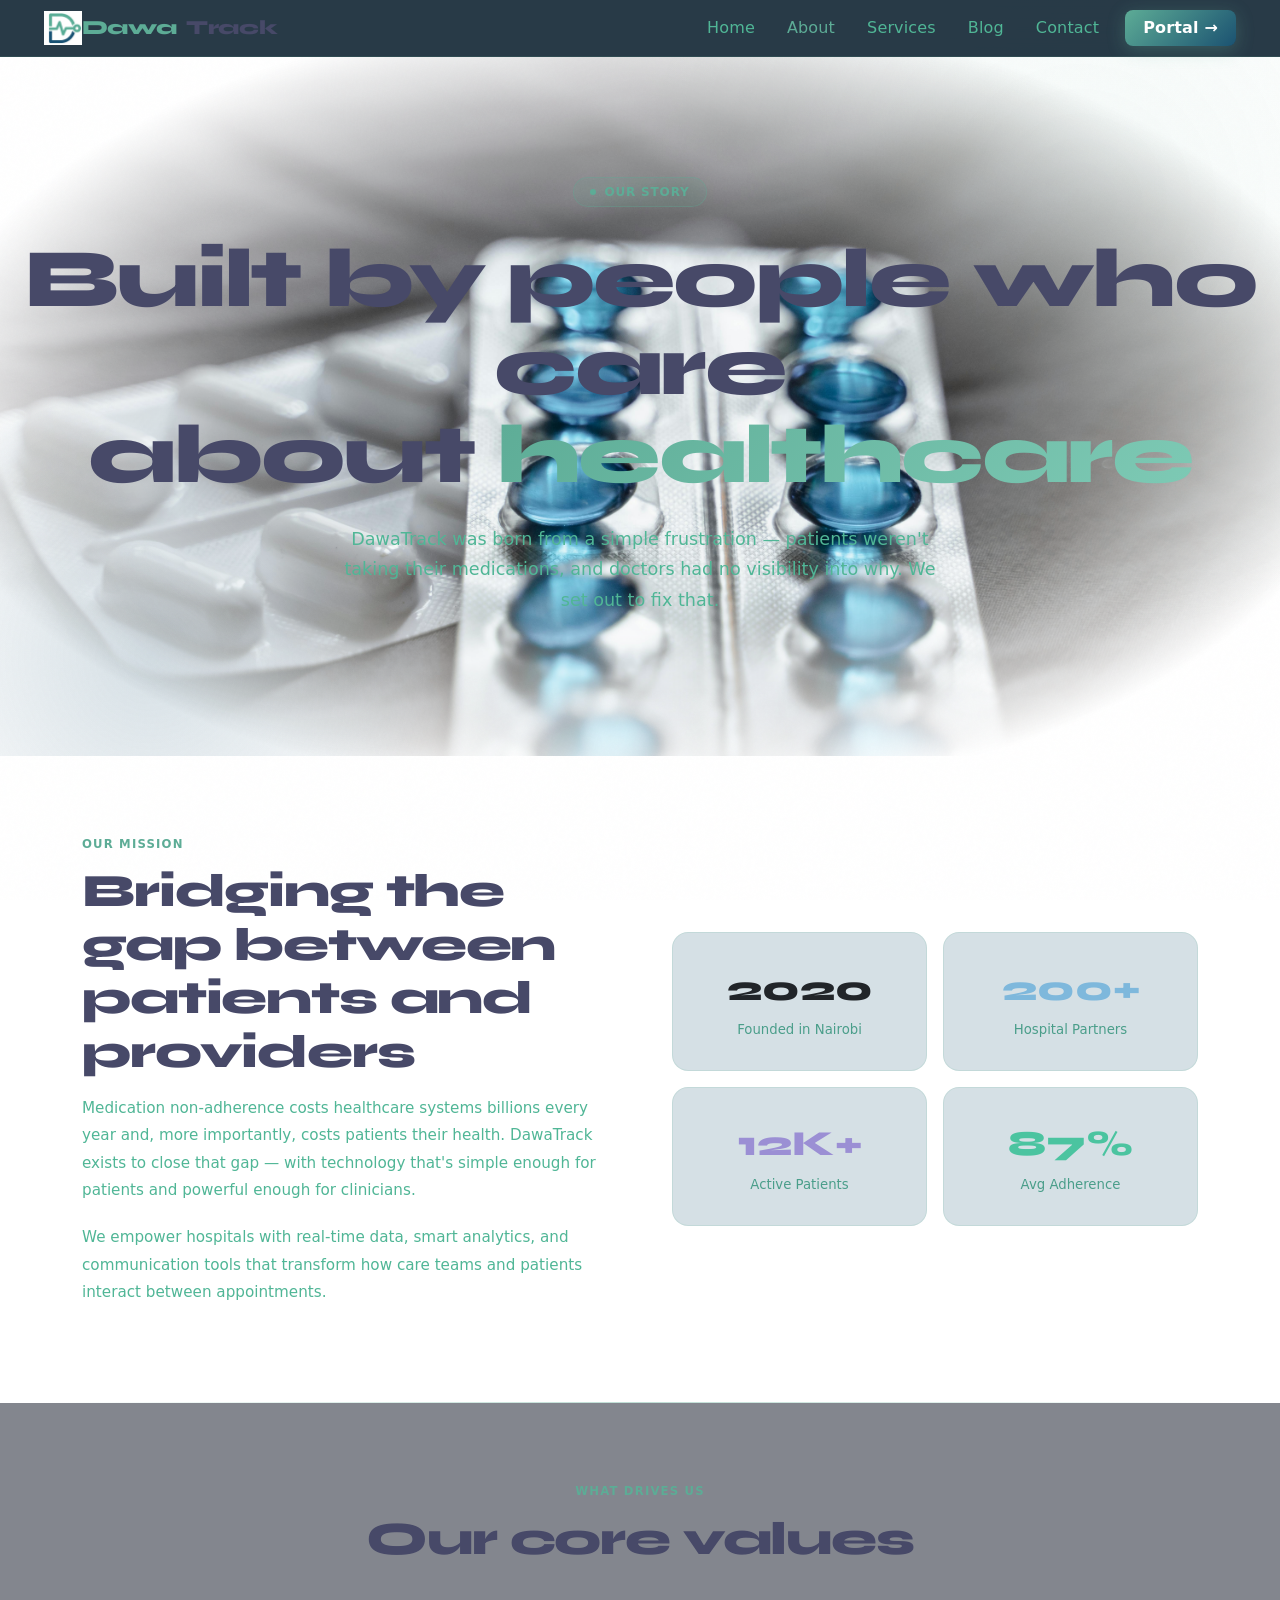
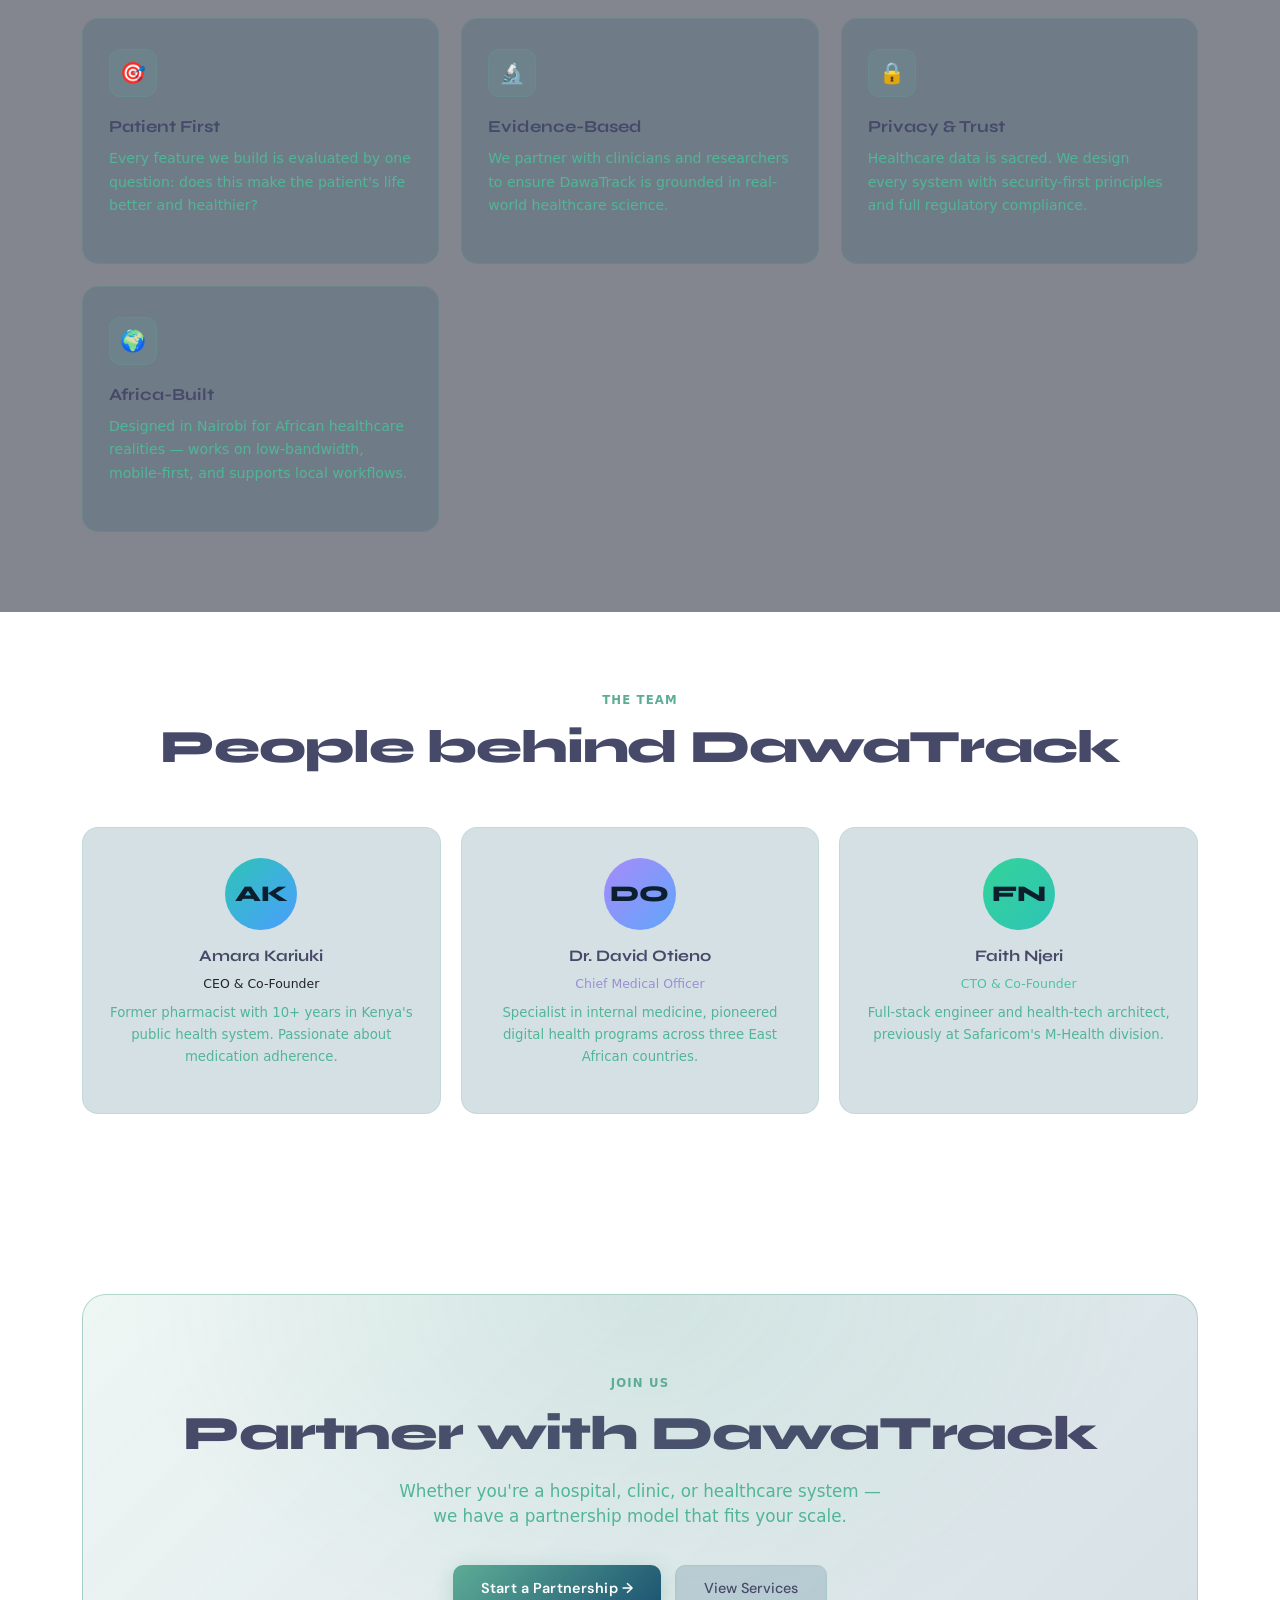
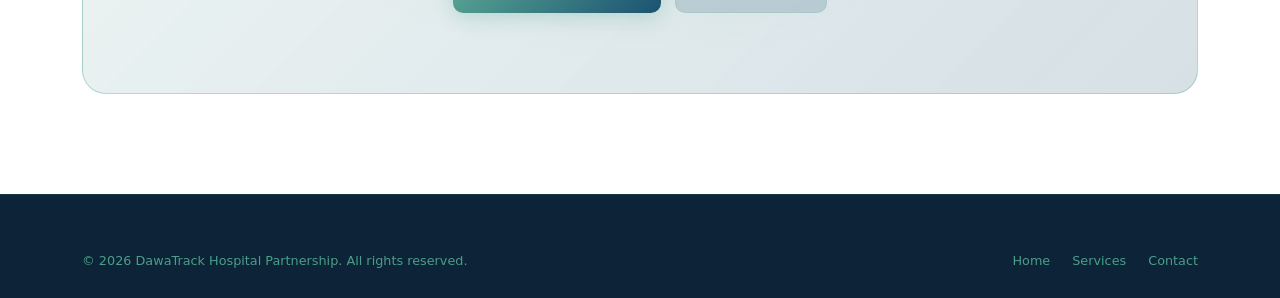
==== about.html @ 11700585 "Initial commit of my static site" ====
<!DOCTYPE html>
<html lang="en">
<head>
  <meta charset="UTF-8">
  <meta name="viewport" content="width=device-width, initial-scale=1.0">
  <title>About Us — DawaTrack</title>
  <link rel="stylesheet" href="style.css">
  <link href="https://cdn.jsdelivr.net/npm/bootstrap@5.3.0/dist/css/bootstrap.min.css" rel="stylesheet">
</head>
<body>

<nav class="navbar navbar-expand-lg">
  <div class="container-fluid" style="max-width:1240px;margin:0 auto;padding:0 24px;">
<div class="nav-logo">
        <img src="logo-TY.png" alt="Nav bar logo" href="index.html">
    </div>
    <a class="navbar-brand" href="index.html">Dawa<span>Track</span></a>
    <button class="navbar-toggler" type="button" data-bs-toggle="collapse" data-bs-target="#nav"><span class="navbar-toggler-icon"></span></button>
    <div class="collapse navbar-collapse" id="nav">
      <ul class="navbar-nav ms-auto align-items-center" style="gap:4px;">
        <li class="nav-item"><a class="nav-link" href="index.html">Home</a></li>
        <li class="nav-item"><a class="nav-link active-link" href="about.html">About</a></li>
        <li class="nav-item"><a class="nav-link" href="services.html">Services</a></li>
        <li class="nav-item"><a class="nav-link" href="blog.html">Blog</a></li>
        <li class="nav-item"><a class="nav-link" href="contact.html">Contact</a></li>
        <li class="nav-item ms-2"><a class="nav-link btn-nav-portal" href="portal.html">Portal →</a></li>
      </ul>
    </div>
  </div>
</nav>

<!-- HERO -->
<header class="hero">
  <div class="hero-grid"></div>
  <div style="position:relative;z-index:1;">
    <div class="hero-pill">Our Story</div>
    <h1>Built by people who care<br>about <span class="accent">healthcare</span></h1>
    <p>DawaTrack was born from a simple frustration — patients weren't taking their medications, and doctors had no visibility into why. We set out to fix that.</p>
  </div>
</header>

<!-- MISSION -->
<section class="section">
  <div class="container">
    <div style="display:grid;grid-template-columns:1fr 1fr;gap:64px;align-items:center;" class="responsive-split">
      <div>
        <div class="section-label">Our Mission</div>
        <h2 class="section-title">Bridging the gap between patients and providers</h2>
        <p style="color:var(--text2);font-size:0.95rem;line-height:1.8;margin-bottom:20px;font-weight:300;">Medication non-adherence costs healthcare systems billions every year and, more importantly, costs patients their health. DawaTrack exists to close that gap — with technology that's simple enough for patients and powerful enough for clinicians.</p>
        <p style="color:var(--text2);font-size:0.95rem;line-height:1.8;font-weight:300;">We empower hospitals with real-time data, smart analytics, and communication tools that transform how care teams and patients interact between appointments.</p>
      </div>
      <div style="display:grid;grid-template-columns:1fr 1fr;gap:16px;">
        <div class="benefit" style="text-align:center;">
          <div style="font-family:'Syne',sans-serif;font-weight:800;font-size:2.2rem;color:var(--teal);">2020</div>
          <div style="font-size:0.83rem;color:var(--text3);margin-top:4px;">Founded in Nairobi</div>
        </div>
        <div class="benefit" style="text-align:center;">
          <div style="font-family:'Syne',sans-serif;font-weight:800;font-size:2.2rem;color:var(--blue);">200+</div>
          <div style="font-size:0.83rem;color:var(--text3);margin-top:4px;">Hospital Partners</div>
        </div>
        <div class="benefit" style="text-align:center;">
          <div style="font-family:'Syne',sans-serif;font-weight:800;font-size:2.2rem;color:var(--violet);">12K+</div>
          <div style="font-size:0.83rem;color:var(--text3);margin-top:4px;">Active Patients</div>
        </div>
        <div class="benefit" style="text-align:center;">
          <div style="font-family:'Syne',sans-serif;font-weight:800;font-size:2.2rem;color:var(--green);">87%</div>
          <div style="font-size:0.83rem;color:var(--text3);margin-top:4px;">Avg Adherence</div>
        </div>
      </div>
    </div>
  </div>
</section>

<div class="divider"></div>

<!-- VALUES -->
<section class="section" style="background:rgba(8,15,31,0.5);">
  <div class="container">
    <div style="text-align:center;margin-bottom:52px;">
      <div class="section-label">What Drives Us</div>
      <h2 class="section-title">Our core values</h2>
    </div>
    <div class="grid">
      <div class="benefit">
        <div class="benefit-icon">🎯</div>
        <h3>Patient First</h3>
        <p>Every feature we build is evaluated by one question: does this make the patient's life better and healthier?</p>
      </div>
      <div class="benefit">
        <div class="benefit-icon">🔬</div>
        <h3>Evidence-Based</h3>
        <p>We partner with clinicians and researchers to ensure DawaTrack is grounded in real-world healthcare science.</p>
      </div>
      <div class="benefit">
        <div class="benefit-icon">🔒</div>
        <h3>Privacy & Trust</h3>
        <p>Healthcare data is sacred. We design every system with security-first principles and full regulatory compliance.</p>
      </div>
      <div class="benefit">
        <div class="benefit-icon">🌍</div>
        <h3>Africa-Built</h3>
        <p>Designed in Nairobi for African healthcare realities — works on low-bandwidth, mobile-first, and supports local workflows.</p>
      </div>
    </div>
  </div>
</section>

<!-- TEAM -->
<section class="section">
  <div class="container">
    <div style="text-align:center;margin-bottom:52px;">
      <div class="section-label">The Team</div>
      <h2 class="section-title">People behind DawaTrack</h2>
    </div>
    <div class="grid-3">
      <div class="benefit" style="text-align:center;">
        <div style="width:72px;height:72px;border-radius:50%;background:linear-gradient(135deg,#2ec4b6,#4a9eff);margin:0 auto 16px;display:flex;align-items:center;justify-content:center;font-family:'Syne',sans-serif;font-weight:800;font-size:1.4rem;color:var(--bg);">AK</div>
        <h3 style="font-size:1rem;">Amara Kariuki</h3>
        <div style="font-size:0.78rem;color:var(--teal);margin-bottom:8px;font-weight:500;">CEO & Co-Founder</div>
        <p style="font-size:0.83rem;">Former pharmacist with 10+ years in Kenya's public health system. Passionate about medication adherence.</p>
      </div>
      <div class="benefit" style="text-align:center;">
        <div style="width:72px;height:72px;border-radius:50%;background:linear-gradient(135deg,#a78bfa,#60a5fa);margin:0 auto 16px;display:flex;align-items:center;justify-content:center;font-family:'Syne',sans-serif;font-weight:800;font-size:1.4rem;color:var(--bg);">DO</div>
        <h3 style="font-size:1rem;">Dr. David Otieno</h3>
        <div style="font-size:0.78rem;color:var(--violet);margin-bottom:8px;font-weight:500;">Chief Medical Officer</div>
        <p style="font-size:0.83rem;">Specialist in internal medicine, pioneered digital health programs across three East African countries.</p>
      </div>
      <div class="benefit" style="text-align:center;">
        <div style="width:72px;height:72px;border-radius:50%;background:linear-gradient(135deg,#34d399,#2ec4b6);margin:0 auto 16px;display:flex;align-items:center;justify-content:center;font-family:'Syne',sans-serif;font-weight:800;font-size:1.4rem;color:var(--bg);">FN</div>
        <h3 style="font-size:1rem;">Faith Njeri</h3>
        <div style="font-size:0.78rem;color:var(--green);margin-bottom:8px;font-weight:500;">CTO & Co-Founder</div>
        <p style="font-size:0.83rem;">Full-stack engineer and health-tech architect, previously at Safaricom's M-Health division.</p>
      </div>
    </div>
  </div>
</section>

<!-- CTA -->
<section class="cta">
  <div class="container">
    <div class="cta-inner">
      <div class="section-label">Join Us</div>
      <h2>Partner with DawaTrack</h2>
      <p>Whether you're a hospital, clinic, or healthcare system — we have a partnership model that fits your scale.</p>
      <div class="hero-actions">
        <a href="contact.html" class="btn-primary">Start a Partnership →</a>
        <a href="services.html" class="btn-ghost">View Services</a>
      </div>
    </div>
  </div>
</section>

<footer class="main-footer">
  <div class="container">
    <div class="footer-bottom" style="border-top:none;margin-top:0;padding-top:0;">
      <span class="footer-copy">© 2026 DawaTrack Hospital Partnership. All rights reserved.</span>
      <div class="footer-legal">
        <a href="index.html">Home</a><a href="services.html">Services</a><a href="contact.html">Contact</a>
      </div>
    </div>
  </div>
</footer>

<style>.responsive-split { grid-template-columns: 1fr 1fr; } @media(max-width:768px){.responsive-split{grid-template-columns:1fr!important;}}</style>
<script src="https://cdn.jsdelivr.net/npm/bootstrap@5.3.0/dist/js/bootstrap.bundle.min.js"></script>
</body>
</html>
---- style.css ----
@import url('https://fonts.googleapis.com/css2?family=Syne:wght@400;600;700;800&family=DM+Sans:ital,opsz,wght@0,9..40,300;0,9..40,400;0,9..40,500;0,9..40,600;1,9..40,300&display=swap');

/* ═══════════════════════════════════════════════════════════════
   DAWATRACK BRAND PALETTE
   Extracted directly from logo.png

   Logo Primary Teal-Green : #5DAC96  ← main logo colour
   Logo Dark Navy           : #1B5271  ← secondary logo colour
   Logo Mid Teal            : #9DD1C2  ← logo highlight/shadow

   Recommended additions (harmonious with logo):
   Deep Forest bg           : #0B1F2E  ← rich dark base (navy push)
   Ink Navy                 : #102236  ← card surfaces
   Muted Navy               : #163348  ← slightly lighter surface
   Sage Teal                : #3D8F7A  ← hover / darker teal
   Mint Glow                : #7ECAB5  ← lighter teal accent
   Warm Cream               : #F0F7F5  ← light mode text / off-white
   Soft Sky                 : #D6EEE8  ← subtle tinted bg
   Amber Alert              : #F0A940  ← warning (warm, matches navy)
   Coral Risk               : #E86B6B  ← danger / at-risk
   Sage Green OK            : #4BC4A0  ← success / taken
   Lavender Info            : #7EB8DC  ← info / info badges
═══════════════════════════════════════════════════════════════ */

:root {
  /* ── BRAND CORE (from logo) ─────────── */
  --brand-teal:    #5DAC96;   /* logo primary teal-green */
  --brand-teal-dk: #3D8F7A;   /* darker teal — hover states */
  --brand-teal-lt: #7ECAB5;   /* lighter teal — glows, highlights */
  --brand-teal-xs: #9DD1C2;   /* logo shadow/highlight tone */
  --brand-navy:    #1B5271;   /* logo dark navy */
  --brand-navy-dk: #102236;   /* deeper navy — surfaces */

  /* ── BACKGROUND SCALE ───────────────── */
  --bg:      #0B1F2E;         /* page background — deep forest navy */
  --bg2:     #0D2337;         /* footer / alt sections */
  --bg3:     #102236;         /* sidebar */

  /* ── SURFACE / GLASS ────────────────── */
  --surface:    rgba(27, 82, 113, 0.18);   /* brand-navy tinted glass */
  --surface2:   rgba(27, 82, 113, 0.30);   /* hover surface */
  --surface3:   rgba(93, 172, 150, 0.08);  /* teal-tinted surface */

  /* ── BORDERS ────────────────────────── */
  --border:    rgba(93, 172, 150, 0.15);   /* teal-tinted border */
  --border2:   rgba(93, 172, 150, 0.40);   /* active/focus border */
  --border3:   rgba(27, 82, 113, 0.50);    /* navy border */

  /* ── SEMANTIC COLOURS ───────────────── */
  --green:  #4BC4A0;   /* taken / success (brand-harmonious) */
  --amber:  #F0A940;   /* warning / medium risk */
  --red:    #E86B6B;   /* danger / missed / high risk */
  --blue:   #7EB8DC;   /* info / doctor notes */
  --violet: #9B8FD4;   /* tags / secondary accent */

  /* ── TEXT ───────────────────────────── */
  --text:  #474968;    /* near-white with warm teal cast */
  --text2: #50b696;    /* secondary — brand-tinted mid */
  --text3: #4a9e8a;    /* muted — brand-tinted dim */

  /* ── GLOWS ──────────────────────────── */
  --glow:  0 0 40px rgba(93, 172, 150, 0.18);
  --glow2: 0 0 80px rgba(93, 172, 150, 0.09);

  /* ── MISC ───────────────────────────── */
  --radius:  16px;
  --radius2: 12px;
  --radius3: 8px;
  --shadow:  0 8px 32px rgba(0,0,0,0.45);
  --shadow2: 0 24px 64px rgba(0,0,0,0.55);

  /* ── GRADIENTS ──────────────────────── */
  --grad-primary:  linear-gradient(135deg, #5DAC96, #1B5271);
  --grad-teal:     linear-gradient(135deg, #5DAC96, #7ECAB5);
  --grad-cta:      linear-gradient(135deg, #3D8F7A, #1B5271);
  --grad-text:     linear-gradient(135deg, #7ECAB5, #5DAC96);
}

/* ─── RESET ─── */
*, *::before, *::after { box-sizing: border-box; margin: 0; padding: 0; }
html { scroll-behavior: smooth; }

body {
  font-family: 'DM Sans', sans-serif;
  background: var(--bg);
  color: var(--text);
  min-height: 100vh;
  overflow-x: hidden;
}

/* ─── BACKGROUND NOISE ─── */
body::before {
  content: '';
  position: fixed; inset: 0; pointer-events: none; z-index: 0;
  background-image: url("data:image/svg+xml,%3Csvg viewBox='0 0 256 256' xmlns='http://www.w3.org/2000/svg'%3E%3Cfilter id='n'%3E%3CfeTurbulence type='fractalNoise' baseFrequency='0.85' numOctaves='4' stitchTiles='stitch'/%3E%3C/filter%3E%3Crect width='100%25' height='100%25' filter='url(%23n)' opacity='0.035'/%3E%3C/svg%3E");
  opacity: 0.55;
}

/* ─── BACKGROUND ORBS ─── */
body::after {
  content: '';
  position: fixed; pointer-events: none; z-index: 0;
  width: 900px; height: 900px; border-radius: 50%;
  background: radial-gradient(circle, rgba(93,172,150,0.07) 0%, transparent 70%);
  top: -250px; right: -250px;
  animation: orbFloat 22s ease-in-out infinite;
}

@keyframes orbFloat {
  0%,100% { transform: translate(0,0) scale(1); }
  33%      { transform: translate(-50px,40px) scale(1.05); }
  66%      { transform: translate(25px,-30px) scale(0.97); }
}

/* ═══════════════════════════════════════════════════════════════
   NAVBAR
═══════════════════════════════════════════════════════════════ */
.navbar {
  background: rgba(11,31,46,0.88) !important;
  backdrop-filter: blur(22px);
  -webkit-backdrop-filter: blur(22px);
  border-bottom: 1px solid var(--border);
  padding: 12px 0;
  position: sticky; top: 0; z-index: 1000;
}

.navbar-brand {
  font-family: 'Syne', sans-serif;
  font-weight: 800;
  display: flex;
  align-items: center;
  gap: 10px;
  color: var(--brand-teal) !important;
  letter-spacing: -0.02em;
  display: flex; align-items: center; gap: 10px;
}

.navbar-brand img { height: 34px; width: auto; }

/* Brand logo shown next to “DawaTrack” */
.nav-logo {
  display: flex;
  align-items: center;
}
.nav-logo img {
  height: 34px;
  width: auto;
  object-fit: contain;
  display: block;
}

/* In case inline width/height are present in HTML */
.nav-logo img[style] {
  width: auto !important;
  height: 34px !important;
}

.navbar-brand span { color: var(--text); }

.nav-link {
  color: var(--text2) !important;
  font-size: 0.875rem; font-weight: 500;
  padding: 6px 14px !important;
  border-radius: 6px;
  transition: all 0.2s ease;
  letter-spacing: 0.01em;
}
.nav-link:hover   { color: var(--text) !important; background: var(--surface2); }
.nav-link.active-link { color: var(--brand-teal) !important; }

.btn-nav-portal {
  background: var(--grad-primary) !important;
  color: #fff !important; font-weight: 600 !important;
  border-radius: 8px !important; padding: 6px 18px !important;
  box-shadow: 0 4px 18px rgba(93,172,150,0.30);
}
.btn-nav-portal:hover { opacity: 0.9; transform: translateY(-1px); }

.navbar-toggler { border-color: var(--border) !important; }
.navbar-toggler-icon { filter: invert(0.7) sepia(1) hue-rotate(120deg); }

/* ═══════════════════════════════════════════════════════════════
   HERO
═══════════════════════════════════════════════════════════════ */
.hero {
  position: relative; padding: 120px 20px 100px;
  text-align: center; overflow: hidden; z-index: 1;
}

.hero-grid {
  position: absolute; inset: 0; pointer-events: none;
  background-image:
    linear-gradient(rgba(93,172,150,0.055) 1px, transparent 1px),
    linear-gradient(90deg, rgba(93,172,150,0.055) 1px, transparent 1px);
  background-size: 56px 56px;
  mask-image: radial-gradient(ellipse at center, black 35%, transparent 80%);
  background-image: url(dawa.jpg);
  background-size: cover;

}

/* second orb bottom-left */
.hero::before {
  content: ''; position: absolute; pointer-events: none;
  width: 600px; height: 600px; border-radius: 50%;
  background: radial-gradient(circle, rgba(27,82,113,0.18) 0%, transparent 70%);
  bottom: -200px; left: -150px; z-index: 0;
}

.hero-pill {
  display: inline-flex; align-items: center; gap: 8px;
  background: rgba(93,172,150,0.10);
  border: 1px solid rgba(93,172,150,0.32);
  border-radius: 100px; padding: 5px 16px;
  font-size: 0.75rem; font-weight: 600;
  color: var(--brand-teal); letter-spacing: 0.07em;
  text-transform: uppercase; margin-bottom: 28px;
  animation: fadeSlideUp 0.6s ease both;
}
.hero-pill::before {
  content: ''; width: 6px; height: 6px; border-radius: 50%;
  background: var(--brand-teal);
  animation: blink 2s ease infinite;
}
@keyframes blink { 0%,100%{opacity:1;transform:scale(1)} 50%{opacity:0.4;transform:scale(0.65)} }

.hero h1 {
  font-family: 'Syne', sans-serif; font-weight: 800;
  font-size: clamp(2.4rem, 7vw, 5.2rem);
  line-height: 1.06; letter-spacing: -0.03em;
  color: var(--text); margin-bottom: 24px;
  animation: fadeSlideUp 0.6s 0.1s ease both;
}
.hero h1 .accent {
  background: var(--grad-teal);
  -webkit-background-clip: text; -webkit-text-fill-color: transparent;
  background-clip: text;
}

.hero p {
  font-size: 1.1rem; color: var(--text2); max-width: 600px;
  margin: 0 auto 40px; line-height: 1.75; font-weight: 300;
  animation: fadeSlideUp 0.6s 0.2s ease both;
}

@keyframes fadeSlideUp {
  from { opacity:0; transform:translateY(22px); }
  to   { opacity:1; transform:translateY(0); }
}

.hero-actions {
  display: flex; gap: 14px; justify-content: center; flex-wrap: wrap;
  animation: fadeSlideUp 0.6s 0.3s ease both;
}

/* ═══════════════════════════════════════════════════════════════
   BUTTONS
═══════════════════════════════════════════════════════════════ */
.btn-primary, button.btn-primary {
  background: var(--grad-primary);
  color: #fff !important; border: none;
  padding: 12px 28px; border-radius: 10px;
  font-family: 'DM Sans', sans-serif; font-weight: 600; font-size: 0.9rem;
  cursor: pointer; transition: all 0.25s ease; letter-spacing: 0.01em;
  box-shadow: 0 4px 20px rgba(93,172,150,0.32);
  display: inline-flex; align-items: center; gap: 8px;
  text-decoration: none;
}
.btn-primary:hover, button.btn-primary:hover {
  transform: translateY(-2px);
  box-shadow: 0 8px 32px rgba(93,172,150,0.45);
  color: #fff !important;
  filter: brightness(1.08);
}

.btn-ghost {
  background: var(--surface);
  color: var(--text) !important;
  border: 1px solid var(--border);
  padding: 12px 28px; border-radius: 10px;
  font-family: 'DM Sans', sans-serif; font-weight: 500; font-size: 0.9rem;
  cursor: pointer; transition: all 0.25s ease;
  text-decoration: none;
  display: inline-flex; align-items: center; gap: 8px;
}
.btn-ghost:hover {
  background: var(--surface2); border-color: var(--border2);
  transform: translateY(-1px); color: var(--text) !important;
}

.btn-secondary {
  background: var(--surface); color: var(--text2) !important;
  border: 1px solid var(--border);
  padding: 8px 16px; border-radius: 7px;
  font-family: 'DM Sans', sans-serif; font-weight: 500; font-size: 0.83rem;
  cursor: pointer; transition: all 0.2s ease;
  display: inline-flex; align-items: center; gap: 6px;
}
.btn-secondary:hover { background: var(--surface2); color: var(--text) !important; }

/* ═══════════════════════════════════════════════════════════════
   SECTIONS
═══════════════════════════════════════════════════════════════ */
.section { padding: 80px 20px; position: relative; z-index: 1; }

.section-label {
  font-size: 0.73rem; font-weight: 700; letter-spacing: 0.1em;
  text-transform: uppercase; color: var(--brand-teal); margin-bottom: 12px;
}
.section-title {
  font-family: 'Syne', sans-serif; font-weight: 800;
  font-size: clamp(1.8rem, 4vw, 2.9rem);
  letter-spacing: -0.025em; color: var(--text);
  margin-bottom: 16px; line-height: 1.15;
}
.section-subtitle {
  color: var(--text2); font-size: 1.05rem;
  max-width: 540px; line-height: 1.75; font-weight: 300;
}

/* ═══════════════════════════════════════════════════════════════
   CARDS / GLASS
═══════════════════════════════════════════════════════════════ */
.card, .glass-card {
  background: var(--surface);
  border: 1px solid var(--border);
  border-radius: var(--radius);
  backdrop-filter: blur(14px);
  -webkit-backdrop-filter: blur(14px);
  transition: all 0.3s ease; overflow: hidden;
}
.card:hover, .glass-card:hover {
  border-color: var(--border2);
  box-shadow: 0 16px 48px rgba(0,0,0,0.35), var(--glow);
  transform: translateY(-3px);
}
.card-body { padding: 24px; }

/* ═══════════════════════════════════════════════════════════════
   BENEFIT CARDS
═══════════════════════════════════════════════════════════════ */
.benefit {
  background: var(--surface);
  border: 1px solid var(--border);
  border-radius: var(--radius);
  padding: 30px 26px;
  transition: all 0.3s ease; position: relative; overflow: hidden;
}
.benefit::before {
  content: ''; position: absolute; top: 0; left: 0; right: 0; height: 2px;
  background: var(--grad-teal); opacity: 0; transition: opacity 0.3s ease;
}
.benefit:hover { border-color: var(--border2); box-shadow: 0 16px 48px rgba(0,0,0,0.3), var(--glow); transform: translateY(-4px); }
.benefit:hover::before { opacity: 1; }

.benefit-icon {
  width: 48px; height: 48px; border-radius: 12px;
  background: rgba(93,172,150,0.12);
  border: 1px solid rgba(93,172,150,0.22);
  display: flex; align-items: center; justify-content: center;
  margin-bottom: 20px; font-size: 1.3rem;
}
.benefit h3 {
  font-family: 'Syne', sans-serif; font-weight: 700;
  font-size: 1.05rem; color: var(--text); margin-bottom: 10px;
}
.benefit p { color: var(--text2); font-size: 0.88rem; line-height: 1.65; }

/* ═══════════════════════════════════════════════════════════════
   STATS
═══════════════════════════════════════════════════════════════ */
.stats-grid {
  display: grid; grid-template-columns: repeat(auto-fit, minmax(180px,1fr));
  gap: 2px; border: 1px solid var(--border); border-radius: var(--radius); overflow: hidden;
}
.stat-item {
  background: var(--surface); padding: 36px 28px; text-align: center;
  transition: background 0.2s ease;
}
.stat-item:hover { background: var(--surface2); }
.stat-number {
  font-family: 'Syne', sans-serif; font-weight: 800;
  font-size: 2.8rem; letter-spacing: -0.03em;
  background: var(--grad-teal);
  -webkit-background-clip: text; -webkit-text-fill-color: transparent;
  background-clip: text; line-height: 1; margin-bottom: 8px;
}
.stat-label { font-size: 0.82rem; color: var(--text3); font-weight: 500; letter-spacing: 0.02em; }

/* ═══════════════════════════════════════════════════════════════
   HOW IT WORKS
═══════════════════════════════════════════════════════════════ */
.steps { display: grid; grid-template-columns: repeat(auto-fit,minmax(220px,1fr)); gap: 0; position: relative; }
.steps::before {
  content: ''; position: absolute; top: 36px; left: 10%; right: 10%; height: 1px;
  background: linear-gradient(90deg, transparent, var(--border2), transparent);
}
.step { padding: 24px 28px; text-align: center; position: relative; }
.step-num {
  width: 56px; height: 56px; border-radius: 50%;
  background: var(--surface); border: 1px solid var(--border2);
  display: flex; align-items: center; justify-content: center;
  font-family: 'Syne', sans-serif; font-weight: 800; font-size: 1.1rem;
  color: var(--brand-teal); margin: 0 auto 20px; position: relative; z-index: 1;
}
.step h3 { font-family: 'Syne', sans-serif; font-weight: 700; font-size: 1rem; color: var(--text); margin-bottom: 8px; }
.step p  { color: var(--text2); font-size: 0.875rem; line-height: 1.65; }

/* ═══════════════════════════════════════════════════════════════
   TESTIMONIALS
═══════════════════════════════════════════════════════════════ */
blockquote {
  background: var(--surface); border: 1px solid var(--border);
  border-radius: var(--radius); padding: 28px;
  transition: all 0.3s ease; border-left: 3px solid var(--brand-teal);
}
blockquote:hover { border-color: var(--border2); transform: translateY(-4px); }
blockquote p { color: var(--text); font-size: 0.95rem; line-height: 1.7; margin-bottom: 16px !important; font-style: italic; }
blockquote p::before { content: '\201C'; color: var(--brand-teal); font-size: 1.6em; font-style: normal; }
blockquote p::after  { content: '\201D'; color: var(--brand-teal); font-size: 1.6em; font-style: normal; }
.blockquote-footer { color: var(--text3) !important; font-size: 0.82rem; font-weight: 500; }
.blockquote-footer::before { color: var(--brand-teal); }

/* ═══════════════════════════════════════════════════════════════
   CTA SECTION
═══════════════════════════════════════════════════════════════ */
.cta { padding: 100px 20px; }
.cta-inner {
  background: linear-gradient(135deg, rgba(93,172,150,0.10), rgba(27,82,113,0.18));
  border: 1px solid var(--border2);
  border-radius: 24px; padding: 80px 40px; text-align: center;
  position: relative; overflow: hidden;
}
.cta-inner::before {
  content: ''; position: absolute; inset: 0;
  background: radial-gradient(ellipse at 50% 0%, rgba(93,172,150,0.14) 0%, transparent 65%);
  pointer-events: none;
}
.cta h2 { font-family: 'Syne', sans-serif; font-weight: 800; font-size: clamp(1.8rem,4vw,3rem); letter-spacing: -0.025em; color: var(--text); margin-bottom: 16px; }
.cta p   { color: var(--text2); font-size: 1.05rem; margin-bottom: 36px; max-width: 500px; margin-left: auto; margin-right: auto; font-weight: 300; }

/* ═══════════════════════════════════════════════════════════════
   FORMS
═══════════════════════════════════════════════════════════════ */
.form-label { font-size: 0.82rem; font-weight: 600; color: var(--text2); letter-spacing: 0.01em; margin-bottom: 6px !important; }

.form-control,
input[type="text"],
input[type="email"],
input[type="tel"],
input[type="date"],
input[type="time"],
input[type="password"],
textarea, select {
  background: rgba(27,82,113,0.22) !important;
  border: 1px solid var(--border) !important;
  border-radius: var(--radius3) !important;
  color: var(--text) !important;
  font-family: 'DM Sans', sans-serif; font-size: 0.9rem;
  padding: 10px 14px !important;
  transition: border-color 0.2s ease, box-shadow 0.2s ease;
  width: 100%;
}
.form-control:focus, input:focus, textarea:focus, select:focus {
  outline: none !important;
  border-color: rgba(93,172,150,0.55) !important;
  box-shadow: 0 0 0 3px rgba(93,172,150,0.10) !important;
  background: rgba(27,82,113,0.30) !important;
  color: var(--text) !important;
}
.form-control::placeholder { color: var(--text3) !important; }
select option { background: #102236; color: var(--text); }

.form-check-input {
  background: var(--surface) !important; border-color: var(--border) !important;
}
.form-check-input:checked {
  background-color: var(--brand-teal) !important;
  border-color: var(--brand-teal) !important;
}

/* ═══════════════════════════════════════════════════════════════
   DASHBOARD LAYOUT
═══════════════════════════════════════════════════════════════ */
.dashboard-layout {
  display: grid; grid-template-columns: 260px 1fr;
  min-height: calc(100vh - 62px);
}
.sidebar {
  background: var(--bg3);
  border-right: 1px solid var(--border);
  padding: 28px 18px;
  position: sticky; top: 62px;
  height: calc(100vh - 62px); overflow-y: auto;
  display: flex; flex-direction: column;
}
.sidebar-logo {
  font-family: 'Syne', sans-serif; font-weight: 800; font-size: 1.2rem;
  color: var(--brand-teal); margin-bottom: 36px;
  display: flex; align-items: center; gap: 10px;
}
.sidebar-logo img { height: 28px; width: auto; }

.sidebar-section { margin-bottom: 24px; }
.sidebar-section-label {
  font-size: 0.67rem; font-weight: 700; letter-spacing: 0.1em;
  text-transform: uppercase; color: var(--text3); margin-bottom: 8px; padding: 0 10px;
}
.sidebar-link {
  display: flex; align-items: center; gap: 10px;
  padding: 9px 10px; border-radius: 8px;
  color: var(--text2); text-decoration: none;
  font-size: 0.875rem; font-weight: 500;
  transition: all 0.2s ease; margin-bottom: 2px;
}
.sidebar-link:hover { background: var(--surface2); color: var(--text); }
.sidebar-link.active {
  background: rgba(93,172,150,0.12);
  color: var(--brand-teal);
  border: 1px solid rgba(93,172,150,0.20);
}
.sidebar-link .icon { width: 16px; text-align: center; font-size: 0.95rem; }

.dash-main { padding: 32px; overflow-y: auto; }
.dash-header {
  display: flex; align-items: center; justify-content: space-between;
  margin-bottom: 28px; gap: 16px; flex-wrap: wrap;
}
.dash-title { font-family: 'Syne', sans-serif; font-weight: 700; font-size: 1.45rem; letter-spacing: -0.02em; color: var(--text); }
.dash-subtitle { color: var(--text2); font-size: 0.875rem; margin-top: 4px; }

/* ─── KPI CARDS ─── */
.kpi-grid { display: grid; grid-template-columns: repeat(auto-fit, minmax(190px,1fr)); gap: 16px; margin-bottom: 24px; }
.kpi-card {
  background: var(--surface); border: 1px solid var(--border);
  border-radius: var(--radius2); padding: 20px 22px;
  position: relative; overflow: hidden; transition: all 0.3s ease;
}
.kpi-card:hover { border-color: var(--border2); box-shadow: var(--glow); }
.kpi-card::after {
  content: ''; position: absolute; bottom: 0; left: 0; right: 0; height: 2px;
  background: var(--kpi-color, var(--grad-teal));
}
.kpi-label  { font-size: 0.75rem; color: var(--text3); font-weight: 600; letter-spacing: 0.03em; text-transform: uppercase; margin-bottom: 8px; }
.kpi-value  { font-family: 'Syne', sans-serif; font-weight: 800; font-size: 2rem; letter-spacing: -0.03em; color: var(--text); line-height: 1; margin-bottom: 6px; }
.kpi-change { font-size: 0.75rem; font-weight: 500; display: flex; align-items: center; gap: 4px; }
.kpi-change.up      { color: var(--green); }
.kpi-change.down    { color: var(--red); }
.kpi-change.neutral { color: var(--text3); }

/* ─── ADHERENCE BAR ─── */
.adherence-bar { height: 7px; border-radius: 100px; background: rgba(255,255,255,0.06); overflow: hidden; margin-top: 8px; }
.adherence-fill { height: 100%; border-radius: 100px; background: var(--grad-teal); transition: width 1.2s cubic-bezier(0.4,0,0.2,1); }
.adherence-fill.warning { background: linear-gradient(90deg, var(--amber), #e09030); }
.adherence-fill.danger  { background: linear-gradient(90deg, var(--red),   #c94040); }

/* ─── PATIENT ROW ─── */
.patient-row {
  display: grid; grid-template-columns: auto 1fr auto auto;
  align-items: center; gap: 16px;
  padding: 14px 20px; border-bottom: 1px solid var(--border);
  transition: background 0.2s ease; cursor: pointer;
}
.patient-row:hover { background: var(--surface2); }

.patient-avatar {
  width: 42px; height: 42px; border-radius: 50%;
  background: var(--grad-primary);
  display: flex; align-items: center; justify-content: center;
  font-weight: 700; font-size: 0.875rem; color: #fff; flex-shrink: 0;
}
.patient-name { font-weight: 600; font-size: 0.9rem; color: var(--text); }
.patient-meta { font-size: 0.76rem; color: var(--text3); margin-top: 2px; }

/* ─── BADGES ─── */
.badge { padding: 4px 10px; border-radius: 100px; font-size: 0.70rem; font-weight: 700; letter-spacing: 0.04em; display: inline-flex; align-items: center; gap: 4px; }
.badge-green  { background: rgba(75,196,160,0.14); color: var(--green); border: 1px solid rgba(75,196,160,0.25); }
.badge-amber  { background: rgba(240,169,64,0.14);  color: var(--amber); border: 1px solid rgba(240,169,64,0.25); }
.badge-red    { background: rgba(232,107,107,0.14); color: var(--red);   border: 1px solid rgba(232,107,107,0.25); }
.badge-blue   { background: rgba(126,184,220,0.14); color: var(--blue);  border: 1px solid rgba(126,184,220,0.25); }
.badge-teal   { background: rgba(93,172,150,0.14);  color: var(--brand-teal); border: 1px solid rgba(93,172,150,0.25); }
.badge-navy   { background: rgba(27,82,113,0.30);   color: var(--brand-teal-xs); border: 1px solid rgba(27,82,113,0.50); }
.badge-violet { background: rgba(155,143,212,0.14); color: var(--violet); border: 1px solid rgba(155,143,212,0.25); }

/* ─── SPARKLINE ─── */
.sparkline { display: flex; align-items: flex-end; gap: 3px; height: 36px; }
.spark-bar { flex: 1; border-radius: 3px 3px 0 0; transition: opacity 0.2s ease; }
.spark-bar:hover { opacity: 1 !important; }

/* ─── CHART CONTAINER ─── */
.chart-container {
  background: var(--surface); border: 1px solid var(--border);
  border-radius: var(--radius); padding: 22px;
}
.chart-title { font-family: 'Syne', sans-serif; font-weight: 700; font-size: 0.95rem; color: var(--text); margin-bottom: 4px; }
.chart-sub   { font-size: 0.76rem; color: var(--text3); margin-bottom: 18px; }

/* ─── TABLE ─── */
.dt-table { width: 100%; border-collapse: collapse; }
.dt-table th { font-size: 0.70rem; font-weight: 700; letter-spacing: 0.07em; text-transform: uppercase; color: var(--text3); padding: 11px 14px; border-bottom: 1px solid var(--border); text-align: left; }
.dt-table td { padding: 13px 14px; border-bottom: 1px solid var(--border); font-size: 0.875rem; color: var(--text2); }
.dt-table tr:hover td { background: var(--surface2); color: var(--text); }

/* ─── TABS ─── */
.tab-nav {
  display: flex; gap: 4px;
  background: var(--surface); border: 1px solid var(--border);
  border-radius: 10px; padding: 4px; margin-bottom: 24px;
}
.tab-btn {
  flex: 1; padding: 10px; border: none; border-radius: 7px;
  background: transparent; color: var(--text2);
  font-family: 'DM Sans', sans-serif; font-weight: 500; font-size: 0.875rem;
  cursor: pointer; transition: all 0.2s ease;
}
.tab-btn.active {
  background: var(--surface2); color: var(--brand-teal);
  border: 1px solid var(--border2);
}
.tab-content { display: none; }
.tab-content.active { display: block; }

/* ─── TOAST ─── */
.toast-container { position: fixed; bottom: 24px; right: 24px; z-index: 9999; display: flex; flex-direction: column; gap: 10px; }
.toast-item {
  background: var(--bg2); border: 1px solid var(--border);
  border-radius: var(--radius3); padding: 13px 18px; min-width: 280px;
  backdrop-filter: blur(20px);
  display: flex; align-items: center; gap: 12px;
  animation: toastIn 0.35s cubic-bezier(0.34,1.56,0.64,1) both;
  box-shadow: var(--shadow);
}
.toast-item.success { border-left: 3px solid var(--green); }
.toast-item.error   { border-left: 3px solid var(--red); }
.toast-item.info    { border-left: 3px solid var(--blue); }
@keyframes toastIn { from{opacity:0;transform:translateX(20px)} to{opacity:1;transform:translateX(0)} }

/* ─── ALERT ─── */
.alert-info { background: rgba(126,184,220,0.10); border: 1px solid rgba(126,184,220,0.22); color: var(--blue); border-radius: var(--radius3); padding: 12px 16px; font-size: 0.875rem; }

/* ─── SIDEBAR WIDGET ─── */
.sidebar-widget {
  border-radius: 12px; padding: 16px;
  border: 1px solid;
}
.sidebar-widget.teal { background: rgba(93,172,150,0.08); border-color: rgba(93,172,150,0.20); }
.sidebar-widget.red  { background: rgba(232,107,107,0.08); border-color: rgba(232,107,107,0.20); }
.sidebar-widget-label { font-size: 0.68rem; font-weight: 700; letter-spacing: 0.08em; text-transform: uppercase; margin-bottom: 6px; }
.sidebar-widget.teal .sidebar-widget-label { color: var(--text3); }
.sidebar-widget.red  .sidebar-widget-label { color: var(--red); opacity: 0.8; }
.sidebar-widget-value { font-family: 'Syne', sans-serif; font-weight: 800; font-size: 2.2rem; letter-spacing: -0.03em; line-height: 1; }
.sidebar-widget.teal .sidebar-widget-value { color: var(--brand-teal); }
.sidebar-widget.red  .sidebar-widget-value { color: var(--red); }
.sidebar-widget-sub { font-size: 0.72rem; margin-top: 4px; }
.sidebar-widget.teal .sidebar-widget-sub { color: var(--text3); }
.sidebar-widget.red  .sidebar-widget-sub { color: rgba(232,107,107,0.7); }

/* ─── FOOTER ─── */
footer.main-footer {
  background: var(--bg2); border-top: 1px solid var(--border);
  padding: 56px 0 28px; position: relative; z-index: 1;
}
.footer-brand { font-family: 'Syne', sans-serif; font-weight: 800; font-size: 1.3rem; color: var(--brand-teal); margin-bottom: 10px; display: flex; align-items: center; gap: 8px; }
.footer-brand img { height: 24px; width: auto; }
.footer-tagline { color: var(--text3); font-size: 0.875rem; line-height: 1.65; max-width: 220px; }
.footer-heading { font-family: 'Syne', sans-serif; font-weight: 700; font-size: 0.875rem; color: var(--text); letter-spacing: 0.03em; margin-bottom: 14px; }
.footer-links { list-style: none; }
.footer-links li { margin-bottom: 9px; }
.footer-links a { color: var(--text3); font-size: 0.875rem; text-decoration: none; transition: color 0.2s ease; }
.footer-links a:hover { color: var(--brand-teal); }
.footer-bottom { border-top: 1px solid var(--border); margin-top: 36px; padding-top: 22px; display: flex; align-items: center; justify-content: space-between; flex-wrap: wrap; gap: 10px; }
.footer-copy   { color: var(--text3); font-size: 0.8rem; }
.footer-legal  { display: flex; gap: 22px; }
.footer-legal a { color: var(--text3); font-size: 0.8rem; text-decoration: none; }
.footer-legal a:hover { color: var(--brand-teal); }

/* ─── DIVIDER ─── */
.divider { height: 1px; background: linear-gradient(90deg, transparent, var(--border2), transparent); margin: 0 40px; }

/* ─── GRIDS ─── */
.grid   { display: grid; grid-template-columns: repeat(auto-fit, minmax(280px,1fr)); gap: 22px; }
.grid-3 { display: grid; grid-template-columns: repeat(auto-fit, minmax(240px,1fr)); gap: 20px; }

/* ─── UTILITY ─── */
.container    { max-width: 1200px; margin: 0 auto; padding: 0 24px; }
.text-teal    { color: var(--brand-teal); }
.text-muted   { color: var(--text3) !important; }
.text-white   { color: var(--text) !important; }
.bg-dark      { background: var(--bg2) !important; }
.text-center  { text-align: center; }
.mt-3 { margin-top: 16px !important; }
.mt-5 { margin-top: 40px !important; }
.mb-3 { margin-bottom: 16px !important; }
.mb-5 { margin-bottom: 40px !important; }
.ms-2 { margin-left: 8px !important; }
.ms-auto { margin-left: auto !important; }
.fade-in { opacity: 0; transform: translateY(20px); animation: fadeSlideUp 0.6s ease forwards; }
.stagger-1 { animation-delay: 0.10s; }
.stagger-2 { animation-delay: 0.20s; }
.stagger-3 { animation-delay: 0.30s; }
.stagger-4 { animation-delay: 0.40s; }

/* ─── SCROLLBAR ─── */
::-webkit-scrollbar { width: 5px; height: 5px; }
::-webkit-scrollbar-track { background: transparent; }
::-webkit-scrollbar-thumb { background: var(--border3); border-radius: 10px; }
::-webkit-scrollbar-thumb:hover { background: var(--brand-navy); }

/* ─── RESPONSIVE ─── */
@media (max-width: 768px) {
  .dashboard-layout { grid-template-columns: 1fr; }
  .sidebar { display: none; }
  .dash-main { padding: 18px; }
  .stats-grid { grid-template-columns: repeat(2,1fr); }
  .hero { padding: 80px 20px 60px; }
  .cta-inner { padding: 48px 24px; }
}
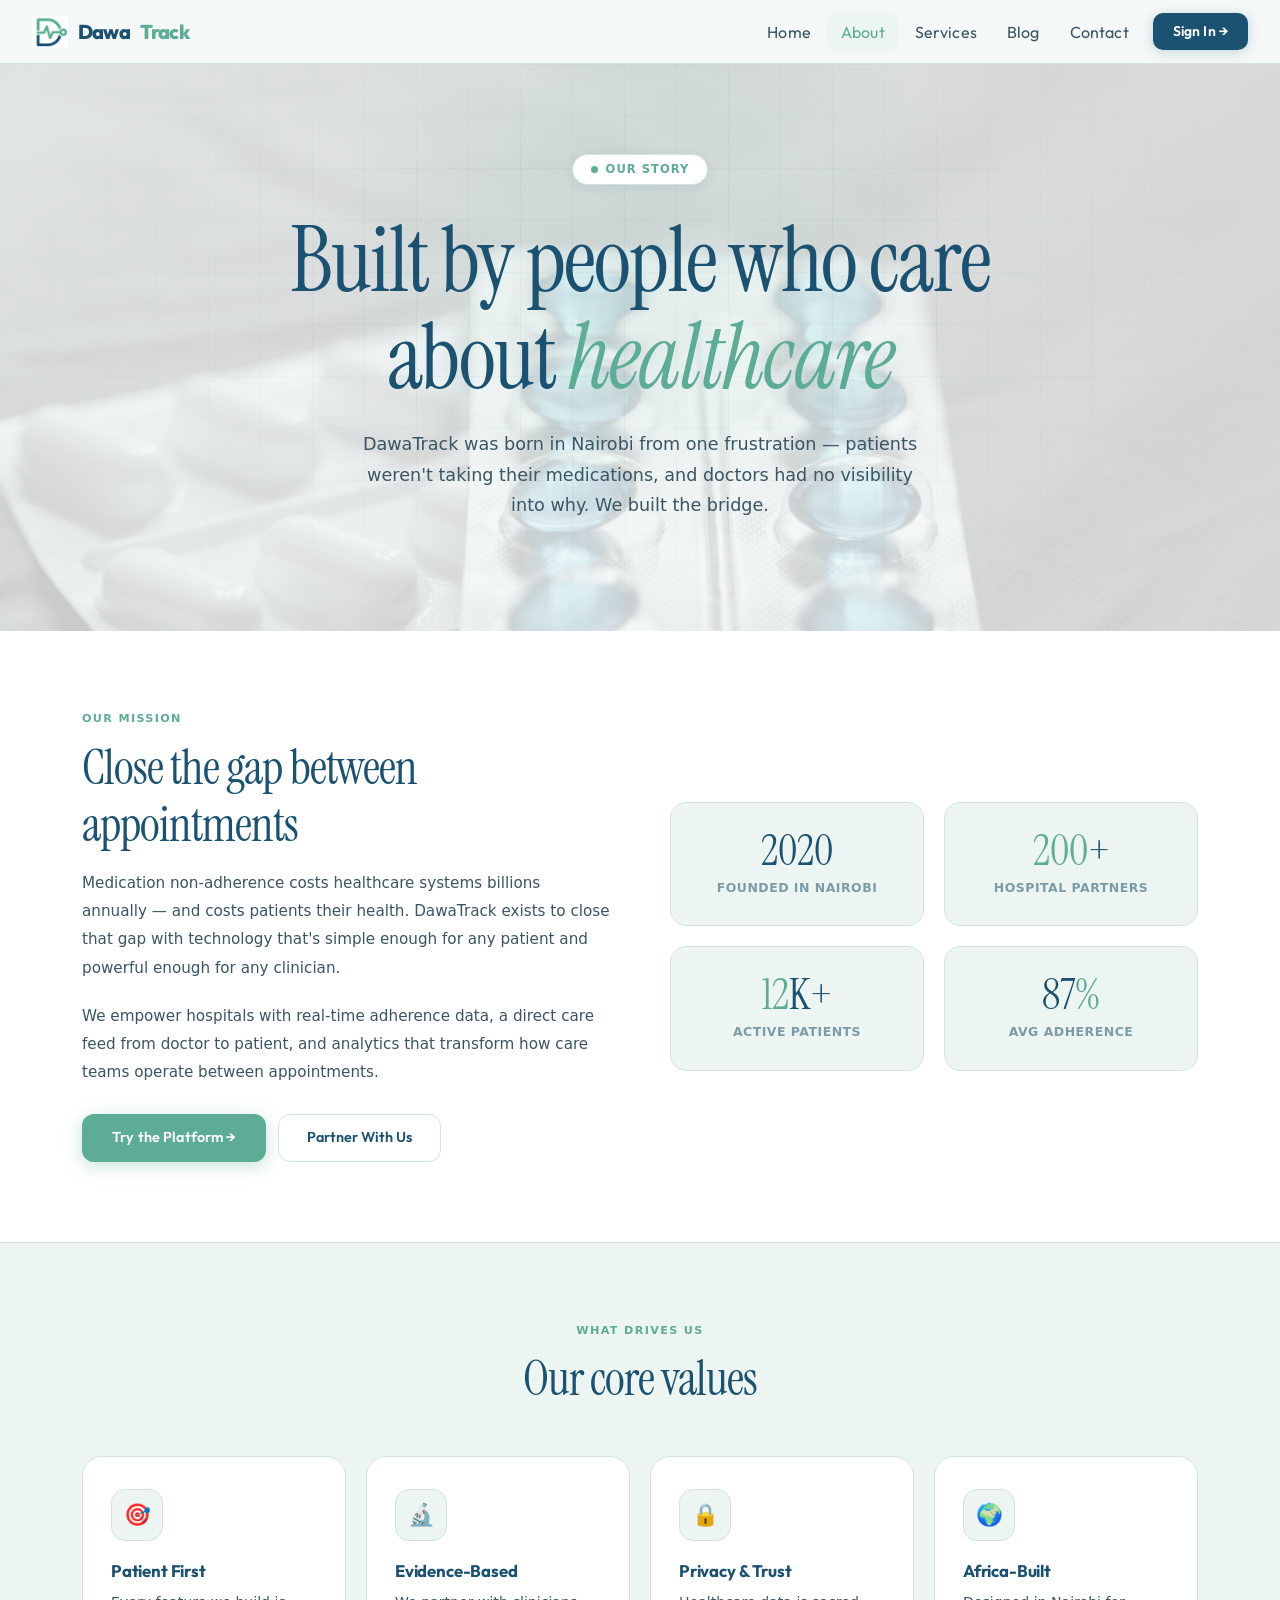
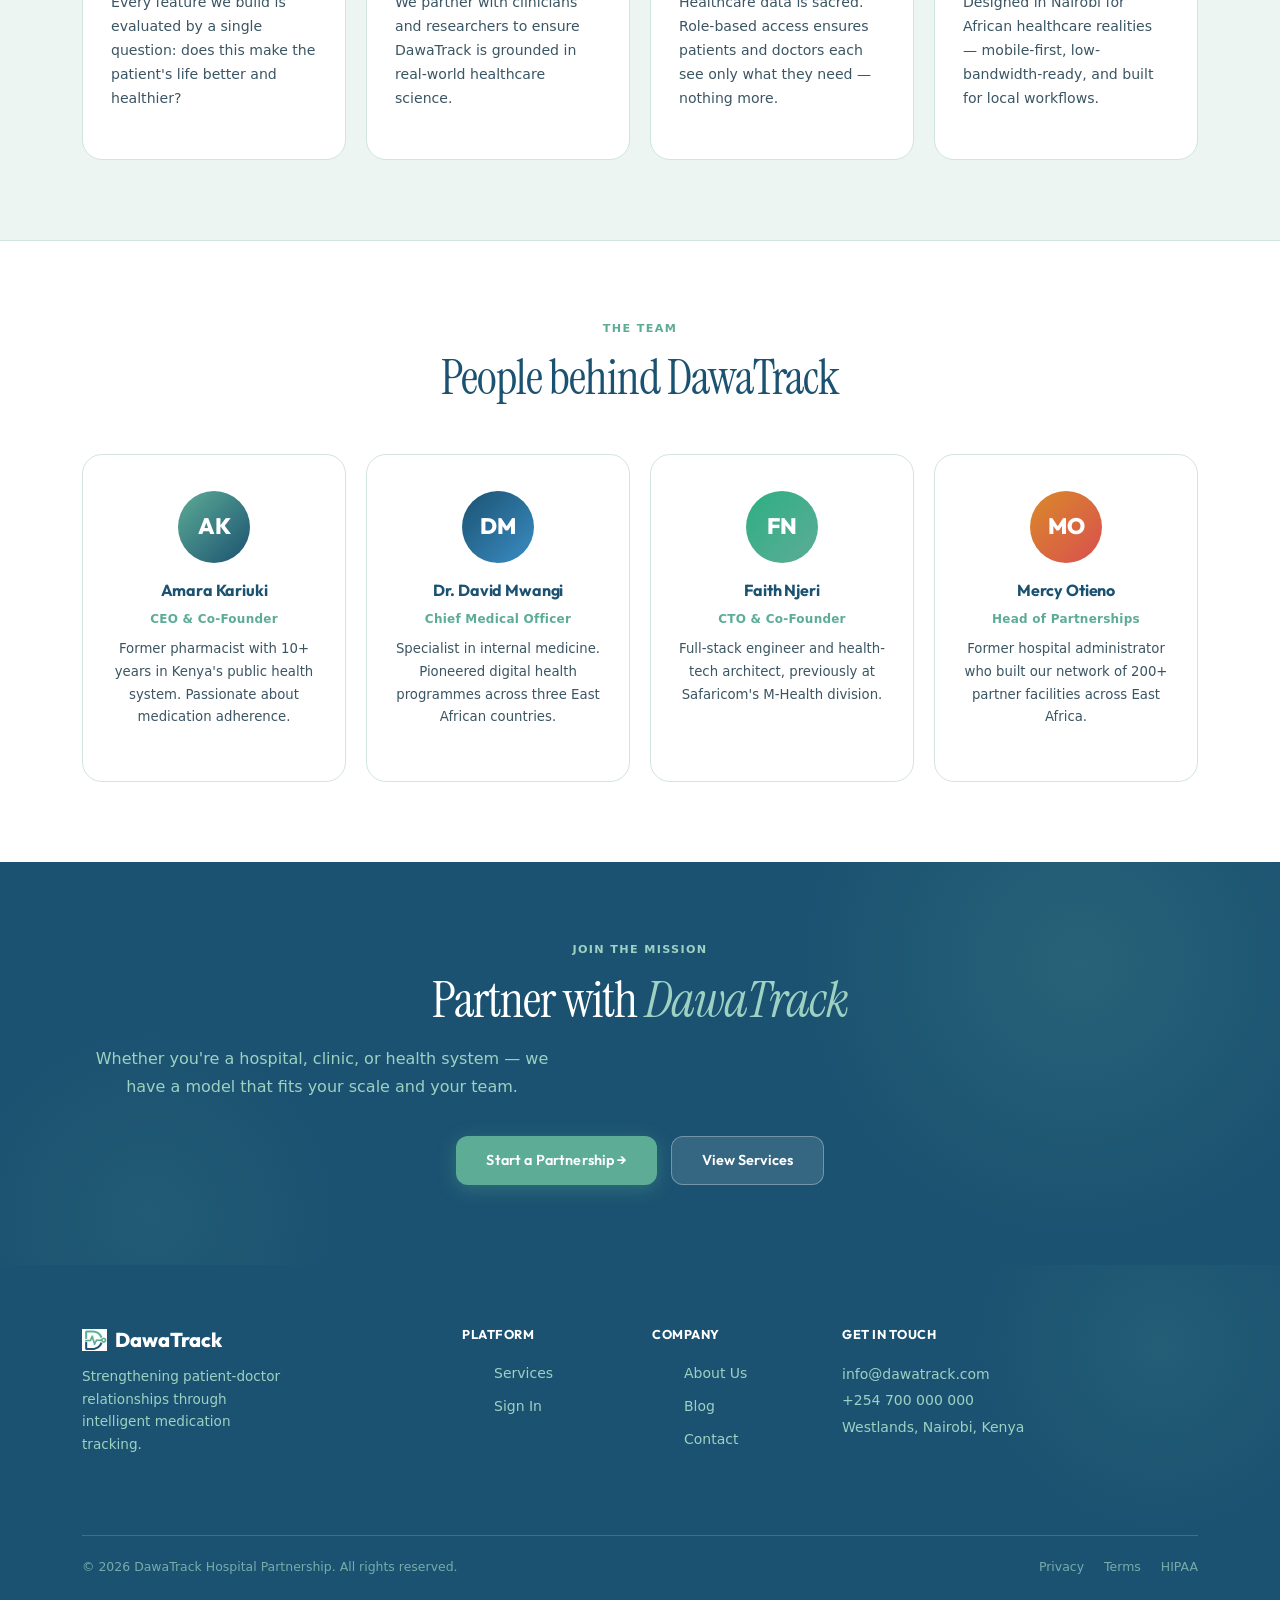
==== commit 7ff43cd6: "Updated UI/UX" ====
--- a/about.html
+++ b/about.html
@@ -6,100 +6,124 @@
   <title>About Us — DawaTrack</title>
   <link rel="stylesheet" href="style.css">
   <link href="https://cdn.jsdelivr.net/npm/bootstrap@5.3.0/dist/css/bootstrap.min.css" rel="stylesheet">
+  <style>
+    .about-split { display:grid; grid-template-columns:1fr 1fr; gap:60px; align-items:center; }
+    .team-grid   { display:grid; grid-template-columns:repeat(auto-fit,minmax(220px,1fr)); gap:20px; }
+    .value-grid  { display:grid; grid-template-columns:repeat(auto-fit,minmax(240px,1fr)); gap:20px; }
+    @media(max-width:768px) { .about-split { grid-template-columns:1fr; gap:36px; } }
+  </style>
 </head>
 <body>
 
 <nav class="navbar navbar-expand-lg">
-  <div class="container-fluid" style="max-width:1240px;margin:0 auto;padding:0 24px;">
-<div class="nav-logo">
-        <img src="logo-TY.png" alt="Nav bar logo" href="index.html">
-    </div>
-    <a class="navbar-brand" href="index.html">Dawa<span>Track</span></a>
+  <div class="container-fluid">
+    <a class="navbar-brand" href="index.html"><img src="logo.png" alt="DawaTrack"> Dawa<span class="brand-dot">Track</span></a>
     <button class="navbar-toggler" type="button" data-bs-toggle="collapse" data-bs-target="#nav"><span class="navbar-toggler-icon"></span></button>
     <div class="collapse navbar-collapse" id="nav">
-      <ul class="navbar-nav ms-auto align-items-center" style="gap:4px;">
+      <ul class="navbar-nav ms-auto align-items-center" style="gap:2px;">
         <li class="nav-item"><a class="nav-link" href="index.html">Home</a></li>
         <li class="nav-item"><a class="nav-link active-link" href="about.html">About</a></li>
         <li class="nav-item"><a class="nav-link" href="services.html">Services</a></li>
         <li class="nav-item"><a class="nav-link" href="blog.html">Blog</a></li>
         <li class="nav-item"><a class="nav-link" href="contact.html">Contact</a></li>
-        <li class="nav-item ms-2"><a class="nav-link btn-nav-portal" href="portal.html">Portal →</a></li>
+        <li class="nav-item ms-2"><a class="btn-nav-portal nav-link" href="portal.html">Sign In →</a></li>
       </ul>
     </div>
   </div>
 </nav>
 
 <!-- HERO -->
-<header class="hero">
-  <div class="hero-grid"></div>
-  <div style="position:relative;z-index:1;">
-    <div class="hero-pill">Our Story</div>
-    <h1>Built by people who care<br>about <span class="accent">healthcare</span></h1>
-    <p>DawaTrack was born from a simple frustration — patients weren't taking their medications, and doctors had no visibility into why. We set out to fix that.</p>
-  </div>
+<header class="hero" style="padding:90px 24px 70px;position:relative;">
+  <div class="hero-bg" aria-hidden="true"></div>
+  <div class="hero-eyebrow">Our Story</div>
+  <h1>Built by people who care<br>about <em>healthcare</em></h1>
+  <p>DawaTrack was born in Nairobi from one frustration — patients weren't taking their medications, and doctors had no visibility into why. We built the bridge.</p>
+<!-- Hero background image style -->
+<style>
+  .hero .hero-bg {
+    position: absolute;
+    inset: 0;
+    background-image: url('dawa.jpg');
+    background-size: cover;
+    background-position: center top;
+    background-repeat: no-repeat;
+    opacity: 0.18;
+    pointer-events: none;
+    z-index: 0;
+  }
+  .hero .hero-eyebrow,
+  .hero h1,
+  .hero p,
+  .hero .hero-actions {
+    position: relative;
+    z-index: 1;
+  }
+</style>
 </header>
 
 <!-- MISSION -->
 <section class="section">
   <div class="container">
-    <div style="display:grid;grid-template-columns:1fr 1fr;gap:64px;align-items:center;" class="responsive-split">
+    <div class="about-split">
       <div>
-        <div class="section-label">Our Mission</div>
-        <h2 class="section-title">Bridging the gap between patients and providers</h2>
-        <p style="color:var(--text2);font-size:0.95rem;line-height:1.8;margin-bottom:20px;font-weight:300;">Medication non-adherence costs healthcare systems billions every year and, more importantly, costs patients their health. DawaTrack exists to close that gap — with technology that's simple enough for patients and powerful enough for clinicians.</p>
-        <p style="color:var(--text2);font-size:0.95rem;line-height:1.8;font-weight:300;">We empower hospitals with real-time data, smart analytics, and communication tools that transform how care teams and patients interact between appointments.</p>
-      </div>
-      <div style="display:grid;grid-template-columns:1fr 1fr;gap:16px;">
-        <div class="benefit" style="text-align:center;">
-          <div style="font-family:'Syne',sans-serif;font-weight:800;font-size:2.2rem;color:var(--teal);">2020</div>
-          <div style="font-size:0.83rem;color:var(--text3);margin-top:4px;">Founded in Nairobi</div>
-        </div>
-        <div class="benefit" style="text-align:center;">
-          <div style="font-family:'Syne',sans-serif;font-weight:800;font-size:2.2rem;color:var(--blue);">200+</div>
-          <div style="font-size:0.83rem;color:var(--text3);margin-top:4px;">Hospital Partners</div>
-        </div>
-        <div class="benefit" style="text-align:center;">
-          <div style="font-family:'Syne',sans-serif;font-weight:800;font-size:2.2rem;color:var(--violet);">12K+</div>
-          <div style="font-size:0.83rem;color:var(--text3);margin-top:4px;">Active Patients</div>
-        </div>
-        <div class="benefit" style="text-align:center;">
-          <div style="font-family:'Syne',sans-serif;font-weight:800;font-size:2.2rem;color:var(--green);">87%</div>
-          <div style="font-size:0.83rem;color:var(--text3);margin-top:4px;">Avg Adherence</div>
-        </div>
-      </div>
-    </div>
-  </div>
-</section>
-
-<div class="divider"></div>
+        <span class="section-label">Our Mission</span>
+        <h2 class="section-title">Close the gap between appointments</h2>
+        <p style="color:#3A5563;font-size:0.95rem;line-height:1.85;margin-bottom:20px;font-weight:300;">Medication non-adherence costs healthcare systems billions annually — and costs patients their health. DawaTrack exists to close that gap with technology that's simple enough for any patient and powerful enough for any clinician.</p>
+        <p style="color:#3A5563;font-size:0.95rem;line-height:1.85;font-weight:300;">We empower hospitals with real-time adherence data, a direct care feed from doctor to patient, and analytics that transform how care teams operate between appointments.</p>
+        <div style="margin-top:28px;display:flex;gap:12px;flex-wrap:wrap;">
+          <a href="portal.html" class="btn-primary">Try the Platform →</a>
+          <a href="contact.html" class="btn-ghost">Partner With Us</a>
+        </div>
+      </div>
+      <div class="value-grid" style="grid-template-columns:1fr 1fr;">
+        <div style="background:#EDF5F2;border:1px solid #D1E4DE;border-radius:16px;padding:28px 22px;text-align:center;">
+          <div style="font-family:'Instrument Serif',serif;font-size:2.6rem;color:#1B5271;line-height:1;margin-bottom:6px;">2020</div>
+          <div style="font-size:0.78rem;font-weight:600;color:#7A9CA8;letter-spacing:0.04em;text-transform:uppercase;">Founded in Nairobi</div>
+        </div>
+        <div style="background:#EDF5F2;border:1px solid #D1E4DE;border-radius:16px;padding:28px 22px;text-align:center;">
+          <div style="font-family:'Instrument Serif',serif;font-size:2.6rem;color:#5DAC96;line-height:1;margin-bottom:6px;">200<span style="color:#1B5271;">+</span></div>
+          <div style="font-size:0.78rem;font-weight:600;color:#7A9CA8;letter-spacing:0.04em;text-transform:uppercase;">Hospital Partners</div>
+        </div>
+        <div style="background:#EDF5F2;border:1px solid #D1E4DE;border-radius:16px;padding:28px 22px;text-align:center;">
+          <div style="font-family:'Instrument Serif',serif;font-size:2.6rem;color:#5DAC96;line-height:1;margin-bottom:6px;">12<span style="color:#1B5271;">K+</span></div>
+          <div style="font-size:0.78rem;font-weight:600;color:#7A9CA8;letter-spacing:0.04em;text-transform:uppercase;">Active Patients</div>
+        </div>
+        <div style="background:#EDF5F2;border:1px solid #D1E4DE;border-radius:16px;padding:28px 22px;text-align:center;">
+          <div style="font-family:'Instrument Serif',serif;font-size:2.6rem;color:#1B5271;line-height:1;margin-bottom:6px;">87<span style="color:#5DAC96;">%</span></div>
+          <div style="font-size:0.78rem;font-weight:600;color:#7A9CA8;letter-spacing:0.04em;text-transform:uppercase;">Avg Adherence</div>
+        </div>
+      </div>
+    </div>
+  </div>
+</section>
 
 <!-- VALUES -->
-<section class="section" style="background:rgba(8,15,31,0.5);">
-  <div class="container">
-    <div style="text-align:center;margin-bottom:52px;">
-      <div class="section-label">What Drives Us</div>
+<section class="section section-alt">
+  <div class="container">
+    <div style="text-align:center;margin-bottom:48px;">
+      <span class="section-label">What Drives Us</span>
       <h2 class="section-title">Our core values</h2>
     </div>
-    <div class="grid">
-      <div class="benefit">
-        <div class="benefit-icon">🎯</div>
+    <div class="value-grid">
+      <div class="feat-card">
+        <div class="feat-icon">🎯</div>
         <h3>Patient First</h3>
-        <p>Every feature we build is evaluated by one question: does this make the patient's life better and healthier?</p>
-      </div>
-      <div class="benefit">
-        <div class="benefit-icon">🔬</div>
+        <p>Every feature we build is evaluated by a single question: does this make the patient's life better and healthier?</p>
+      </div>
+      <div class="feat-card">
+        <div class="feat-icon">🔬</div>
         <h3>Evidence-Based</h3>
         <p>We partner with clinicians and researchers to ensure DawaTrack is grounded in real-world healthcare science.</p>
       </div>
-      <div class="benefit">
-        <div class="benefit-icon">🔒</div>
+      <div class="feat-card">
+        <div class="feat-icon">🔒</div>
         <h3>Privacy & Trust</h3>
-        <p>Healthcare data is sacred. We design every system with security-first principles and full regulatory compliance.</p>
-      </div>
-      <div class="benefit">
-        <div class="benefit-icon">🌍</div>
+        <p>Healthcare data is sacred. Role-based access ensures patients and doctors each see only what they need — nothing more.</p>
+      </div>
+      <div class="feat-card">
+        <div class="feat-icon">🌍</div>
         <h3>Africa-Built</h3>
-        <p>Designed in Nairobi for African healthcare realities — works on low-bandwidth, mobile-first, and supports local workflows.</p>
+        <p>Designed in Nairobi for African healthcare realities — mobile-first, low-bandwidth-ready, and built for local workflows.</p>
       </div>
     </div>
   </div>
@@ -108,60 +132,87 @@
 <!-- TEAM -->
 <section class="section">
   <div class="container">
-    <div style="text-align:center;margin-bottom:52px;">
-      <div class="section-label">The Team</div>
+    <div style="text-align:center;margin-bottom:48px;">
+      <span class="section-label">The Team</span>
       <h2 class="section-title">People behind DawaTrack</h2>
     </div>
-    <div class="grid-3">
-      <div class="benefit" style="text-align:center;">
-        <div style="width:72px;height:72px;border-radius:50%;background:linear-gradient(135deg,#2ec4b6,#4a9eff);margin:0 auto 16px;display:flex;align-items:center;justify-content:center;font-family:'Syne',sans-serif;font-weight:800;font-size:1.4rem;color:var(--bg);">AK</div>
-        <h3 style="font-size:1rem;">Amara Kariuki</h3>
-        <div style="font-size:0.78rem;color:var(--teal);margin-bottom:8px;font-weight:500;">CEO & Co-Founder</div>
-        <p style="font-size:0.83rem;">Former pharmacist with 10+ years in Kenya's public health system. Passionate about medication adherence.</p>
-      </div>
-      <div class="benefit" style="text-align:center;">
-        <div style="width:72px;height:72px;border-radius:50%;background:linear-gradient(135deg,#a78bfa,#60a5fa);margin:0 auto 16px;display:flex;align-items:center;justify-content:center;font-family:'Syne',sans-serif;font-weight:800;font-size:1.4rem;color:var(--bg);">DO</div>
-        <h3 style="font-size:1rem;">Dr. David Otieno</h3>
-        <div style="font-size:0.78rem;color:var(--violet);margin-bottom:8px;font-weight:500;">Chief Medical Officer</div>
-        <p style="font-size:0.83rem;">Specialist in internal medicine, pioneered digital health programs across three East African countries.</p>
-      </div>
-      <div class="benefit" style="text-align:center;">
-        <div style="width:72px;height:72px;border-radius:50%;background:linear-gradient(135deg,#34d399,#2ec4b6);margin:0 auto 16px;display:flex;align-items:center;justify-content:center;font-family:'Syne',sans-serif;font-weight:800;font-size:1.4rem;color:var(--bg);">FN</div>
-        <h3 style="font-size:1rem;">Faith Njeri</h3>
-        <div style="font-size:0.78rem;color:var(--green);margin-bottom:8px;font-weight:500;">CTO & Co-Founder</div>
-        <p style="font-size:0.83rem;">Full-stack engineer and health-tech architect, previously at Safaricom's M-Health division.</p>
+    <div class="team-grid">
+      <div class="feat-card" style="text-align:center;padding:36px 24px;">
+        <div style="width:72px;height:72px;border-radius:50%;background:linear-gradient(135deg,#5DAC96,#1B5271);margin:0 auto 18px;display:flex;align-items:center;justify-content:center;font-family:'Outfit',sans-serif;font-weight:800;font-size:1.4rem;color:#FFFFFF;">AK</div>
+        <h3 style="font-size:1rem;color:#1B5271;">Amara Kariuki</h3>
+        <div style="font-size:0.75rem;color:#5DAC96;font-weight:600;margin-bottom:10px;letter-spacing:0.02em;">CEO & Co-Founder</div>
+        <p style="font-size:0.83rem;color:#3A5563;">Former pharmacist with 10+ years in Kenya's public health system. Passionate about medication adherence.</p>
+      </div>
+      <div class="feat-card" style="text-align:center;padding:36px 24px;">
+        <div style="width:72px;height:72px;border-radius:50%;background:linear-gradient(135deg,#1B5271,#3A8DC4);margin:0 auto 18px;display:flex;align-items:center;justify-content:center;font-family:'Outfit',sans-serif;font-weight:800;font-size:1.4rem;color:#FFFFFF;">DM</div>
+        <h3 style="font-size:1rem;color:#1B5271;">Dr. David Mwangi</h3>
+        <div style="font-size:0.75rem;color:#5DAC96;font-weight:600;margin-bottom:10px;letter-spacing:0.02em;">Chief Medical Officer</div>
+        <p style="font-size:0.83rem;color:#3A5563;">Specialist in internal medicine. Pioneered digital health programmes across three East African countries.</p>
+      </div>
+      <div class="feat-card" style="text-align:center;padding:36px 24px;">
+        <div style="width:72px;height:72px;border-radius:50%;background:linear-gradient(135deg,#2DAF83,#5DAC96);margin:0 auto 18px;display:flex;align-items:center;justify-content:center;font-family:'Outfit',sans-serif;font-weight:800;font-size:1.4rem;color:#FFFFFF;">FN</div>
+        <h3 style="font-size:1rem;color:#1B5271;">Faith Njeri</h3>
+        <div style="font-size:0.75rem;color:#5DAC96;font-weight:600;margin-bottom:10px;letter-spacing:0.02em;">CTO & Co-Founder</div>
+        <p style="font-size:0.83rem;color:#3A5563;">Full-stack engineer and health-tech architect, previously at Safaricom's M-Health division.</p>
+      </div>
+      <div class="feat-card" style="text-align:center;padding:36px 24px;">
+        <div style="width:72px;height:72px;border-radius:50%;background:linear-gradient(135deg,#D98A2A,#D94F4F);margin:0 auto 18px;display:flex;align-items:center;justify-content:center;font-family:'Outfit',sans-serif;font-weight:800;font-size:1.4rem;color:#FFFFFF;">MO</div>
+        <h3 style="font-size:1rem;color:#1B5271;">Mercy Otieno</h3>
+        <div style="font-size:0.75rem;color:#5DAC96;font-weight:600;margin-bottom:10px;letter-spacing:0.02em;">Head of Partnerships</div>
+        <p style="font-size:0.83rem;color:#3A5563;">Former hospital administrator who built our network of 200+ partner facilities across East Africa.</p>
       </div>
     </div>
   </div>
 </section>
 
 <!-- CTA -->
-<section class="cta">
-  <div class="container">
-    <div class="cta-inner">
-      <div class="section-label">Join Us</div>
-      <h2>Partner with DawaTrack</h2>
-      <p>Whether you're a hospital, clinic, or healthcare system — we have a partnership model that fits your scale.</p>
-      <div class="hero-actions">
-        <a href="contact.html" class="btn-primary">Start a Partnership →</a>
-        <a href="services.html" class="btn-ghost">View Services</a>
-      </div>
+<section class="cta-band">
+  <div class="container" style="text-align:center;position:relative;z-index:1;">
+    <span class="section-label" style="color:#9DD1C2;">Join the mission</span>
+    <h2>Partner with <em>DawaTrack</em></h2>
+    <p>Whether you're a hospital, clinic, or health system — we have a model that fits your scale and your team.</p>
+    <div style="display:flex;gap:14px;justify-content:center;flex-wrap:wrap;">
+      <a href="contact.html" class="btn-primary">Start a Partnership →</a>
+      <a href="services.html" style="background:rgba(255,255,255,0.12);color:#FFFFFF;border:1.5px solid rgba(255,255,255,0.3);padding:13px 30px;border-radius:12px;font-family:'Outfit',sans-serif;font-weight:600;font-size:0.9rem;text-decoration:none;display:inline-flex;align-items:center;gap:8px;">View Services</a>
     </div>
   </div>
 </section>
 
 <footer class="main-footer">
   <div class="container">
-    <div class="footer-bottom" style="border-top:none;margin-top:0;padding-top:0;">
+    <div class="row">
+      <div class="col-md-4 mb-4">
+        <div class="footer-brand"><img src="logo.png" alt="">DawaTrack</div>
+        <p class="footer-tagline">Strengthening patient-doctor relationships through intelligent medication tracking.</p>
+      </div>
+      <div class="col-md-2 mb-4">
+        <div class="footer-heading">Platform</div>
+        <ul class="footer-links">
+          <li><a href="services.html">Services</a></li>
+          <li><a href="portal.html">Sign In</a></li>
+        </ul>
+      </div>
+      <div class="col-md-2 mb-4">
+        <div class="footer-heading">Company</div>
+        <ul class="footer-links">
+          <li><a href="about.html">About Us</a></li>
+          <li><a href="blog.html">Blog</a></li>
+          <li><a href="contact.html">Contact</a></li>
+        </ul>
+      </div>
+      <div class="col-md-4 mb-4">
+        <div class="footer-heading">Get in Touch</div>
+        <p style="color:#9DD1C2;font-size:0.875rem;line-height:1.9;font-weight:300;">info@dawatrack.com<br>+254 700 000 000<br>Westlands, Nairobi, Kenya</p>
+      </div>
+    </div>
+    <div class="footer-bottom">
       <span class="footer-copy">© 2026 DawaTrack Hospital Partnership. All rights reserved.</span>
-      <div class="footer-legal">
-        <a href="index.html">Home</a><a href="services.html">Services</a><a href="contact.html">Contact</a>
-      </div>
+      <div class="footer-legal"><a href="#">Privacy</a><a href="#">Terms</a><a href="#">HIPAA</a></div>
     </div>
   </div>
 </footer>
 
-<style>.responsive-split { grid-template-columns: 1fr 1fr; } @media(max-width:768px){.responsive-split{grid-template-columns:1fr!important;}}</style>
 <script src="https://cdn.jsdelivr.net/npm/bootstrap@5.3.0/dist/js/bootstrap.bundle.min.js"></script>
+<script src="script.js"></script>
 </body>
 </html>
--- a/style.css
+++ b/style.css
@@ -1,448 +1,663 @@
-@import url('https://fonts.googleapis.com/css2?family=Syne:wght@400;600;700;800&family=DM+Sans:ital,opsz,wght@0,9..40,300;0,9..40,400;0,9..40,500;0,9..40,600;1,9..40,300&display=swap');
-
-/* ═══════════════════════════════════════════════════════════════
-   DAWATRACK BRAND PALETTE
-   Extracted directly from logo.png
-
-   Logo Primary Teal-Green : #5DAC96  ← main logo colour
-   Logo Dark Navy           : #1B5271  ← secondary logo colour
-   Logo Mid Teal            : #9DD1C2  ← logo highlight/shadow
-
-   Recommended additions (harmonious with logo):
-   Deep Forest bg           : #0B1F2E  ← rich dark base (navy push)
-   Ink Navy                 : #102236  ← card surfaces
-   Muted Navy               : #163348  ← slightly lighter surface
-   Sage Teal                : #3D8F7A  ← hover / darker teal
-   Mint Glow                : #7ECAB5  ← lighter teal accent
-   Warm Cream               : #F0F7F5  ← light mode text / off-white
-   Soft Sky                 : #D6EEE8  ← subtle tinted bg
-   Amber Alert              : #F0A940  ← warning (warm, matches navy)
-   Coral Risk               : #E86B6B  ← danger / at-risk
-   Sage Green OK            : #4BC4A0  ← success / taken
-   Lavender Info            : #7EB8DC  ← info / info badges
-═══════════════════════════════════════════════════════════════ */
-
-:root {
-  /* ── BRAND CORE (from logo) ─────────── */
-  --brand-teal:    #5DAC96;   /* logo primary teal-green */
-  --brand-teal-dk: #3D8F7A;   /* darker teal — hover states */
-  --brand-teal-lt: #7ECAB5;   /* lighter teal — glows, highlights */
-  --brand-teal-xs: #9DD1C2;   /* logo shadow/highlight tone */
-  --brand-navy:    #1B5271;   /* logo dark navy */
-  --brand-navy-dk: #102236;   /* deeper navy — surfaces */
-
-  /* ── BACKGROUND SCALE ───────────────── */
-  --bg:      #0B1F2E;         /* page background — deep forest navy */
-  --bg2:     #0D2337;         /* footer / alt sections */
-  --bg3:     #102236;         /* sidebar */
-
-  /* ── SURFACE / GLASS ────────────────── */
-  --surface:    rgba(27, 82, 113, 0.18);   /* brand-navy tinted glass */
-  --surface2:   rgba(27, 82, 113, 0.30);   /* hover surface */
-  --surface3:   rgba(93, 172, 150, 0.08);  /* teal-tinted surface */
-
-  /* ── BORDERS ────────────────────────── */
-  --border:    rgba(93, 172, 150, 0.15);   /* teal-tinted border */
-  --border2:   rgba(93, 172, 150, 0.40);   /* active/focus border */
-  --border3:   rgba(27, 82, 113, 0.50);    /* navy border */
-
-  /* ── SEMANTIC COLOURS ───────────────── */
-  --green:  #4BC4A0;   /* taken / success (brand-harmonious) */
-  --amber:  #F0A940;   /* warning / medium risk */
-  --red:    #E86B6B;   /* danger / missed / high risk */
-  --blue:   #7EB8DC;   /* info / doctor notes */
-  --violet: #9B8FD4;   /* tags / secondary accent */
-
-  /* ── TEXT ───────────────────────────── */
-  --text:  #474968;    /* near-white with warm teal cast */
-  --text2: #50b696;    /* secondary — brand-tinted mid */
-  --text3: #4a9e8a;    /* muted — brand-tinted dim */
-
-  /* ── GLOWS ──────────────────────────── */
-  --glow:  0 0 40px rgba(93, 172, 150, 0.18);
-  --glow2: 0 0 80px rgba(93, 172, 150, 0.09);
-
-  /* ── MISC ───────────────────────────── */
-  --radius:  16px;
-  --radius2: 12px;
-  --radius3: 8px;
-  --shadow:  0 8px 32px rgba(0,0,0,0.45);
-  --shadow2: 0 24px 64px rgba(0,0,0,0.55);
-
-  /* ── GRADIENTS ──────────────────────── */
-  --grad-primary:  linear-gradient(135deg, #5DAC96, #1B5271);
-  --grad-teal:     linear-gradient(135deg, #5DAC96, #7ECAB5);
-  --grad-cta:      linear-gradient(135deg, #3D8F7A, #1B5271);
-  --grad-text:     linear-gradient(135deg, #7ECAB5, #5DAC96);
-}
-
-/* ─── RESET ─── */
+/* ═══════════════════════════════════════════════════════════════════
+   DAWATRACK  ·  Clinical-Luxury Design System
+   ───────────────────────────────────────────────────────────────────
+   BRAND PALETTE (extracted from logo.png)
+   ───────────────────────────────────────────────────────────────────
+   Logo Teal-Green  #5DAC96   primary brand colour
+   Logo Dark Navy   #1B5271   secondary brand colour
+   Logo Mid Teal    #9DD1C2   highlight / shimmer
+
+   FULL PALETTE IN USE
+   ───────────────────────────────────────────────────────────────────
+   Page background      #F4F8F7   warm off-white with teal breath
+   Surface white        #FFFFFF   cards, panels
+   Surface tinted       #EDF5F2   teal-tinted light surface
+   Surface hover        #E3EFEB   hover state
+   Deep ink             #0E1C28   primary text (almost black)
+   Body copy            #3A5563   secondary text
+   Muted copy           #7A9CA8   disabled / placeholder
+   Border default       #D1E4DE   soft teal-grey divider
+   Border active        #5DAC96   focused / active teal border
+
+   Brand teal           #5DAC96   buttons, accents, links
+   Brand teal dark      #3D8F7A   hover on teal
+   Brand teal light     #7ECAB5   teal glow / badge bg
+   Brand teal xlight    #9DD1C2   teal shimmer
+   Brand teal ultralt   #C8E9E1   teal tint surface
+   Brand navy           #1B5271   headings, dark panels
+   Brand navy dark      #0E2E42   deeper navy
+
+   Success green        #2DAF83   taken / good adherence
+   Warning amber        #D98A2A   medium risk / warning
+   Danger coral         #D94F4F   missed / high risk
+   Info sky             #3A8DC4   doctor notes / info
+   Accent violet        #7B6EC8   tags / secondary
+
+   Shadow small         rgba(27,82,113,0.08)
+   Shadow medium        rgba(27,82,113,0.14)
+   Shadow large         rgba(27,82,113,0.22)
+   Glow teal            rgba(93,172,150,0.25)
+═══════════════════════════════════════════════════════════════════ */
+
+@import url('https://fonts.googleapis.com/css2?family=Instrument+Serif:ital@0;1&family=Outfit:wght@300;400;500;600;700;800&display=swap');
+
+/* ─── RESET ──────────────────────────────────────────────────────── */
 *, *::before, *::after { box-sizing: border-box; margin: 0; padding: 0; }
-html { scroll-behavior: smooth; }
-
+html { scroll-behavior: smooth; font-size: 16px; }
+
+/* ─── BASE ───────────────────────────────────────────────────────── */
 body {
-  font-family: 'DM Sans', sans-serif;
-  background: var(--bg);
-  color: var(--text);
+  font-family: 'Outfit', sans-serif;
+  background-color: #F4F8F7;
+  color: #0E1C28;
   min-height: 100vh;
   overflow-x: hidden;
-}
-
-/* ─── BACKGROUND NOISE ─── */
-body::before {
-  content: '';
-  position: fixed; inset: 0; pointer-events: none; z-index: 0;
-  background-image: url("data:image/svg+xml,%3Csvg viewBox='0 0 256 256' xmlns='http://www.w3.org/2000/svg'%3E%3Cfilter id='n'%3E%3CfeTurbulence type='fractalNoise' baseFrequency='0.85' numOctaves='4' stitchTiles='stitch'/%3E%3C/filter%3E%3Crect width='100%25' height='100%25' filter='url(%23n)' opacity='0.035'/%3E%3C/svg%3E");
-  opacity: 0.55;
-}
-
-/* ─── BACKGROUND ORBS ─── */
-body::after {
-  content: '';
-  position: fixed; pointer-events: none; z-index: 0;
-  width: 900px; height: 900px; border-radius: 50%;
-  background: radial-gradient(circle, rgba(93,172,150,0.07) 0%, transparent 70%);
-  top: -250px; right: -250px;
-  animation: orbFloat 22s ease-in-out infinite;
-}
-
-@keyframes orbFloat {
-  0%,100% { transform: translate(0,0) scale(1); }
-  33%      { transform: translate(-50px,40px) scale(1.05); }
-  66%      { transform: translate(25px,-30px) scale(0.97); }
-}
-
-/* ═══════════════════════════════════════════════════════════════
+  -webkit-font-smoothing: antialiased;
+}
+
+/* ─── SCROLLBAR ──────────────────────────────────────────────────── */
+::-webkit-scrollbar               { width: 5px; height: 5px; }
+::-webkit-scrollbar-track         { background: #F4F8F7; }
+::-webkit-scrollbar-thumb         { background: #9DD1C2; border-radius: 10px; }
+::-webkit-scrollbar-thumb:hover   { background: #5DAC96; }
+
+/* ─── SELECTION ──────────────────────────────────────────────────── */
+::selection { background: #C8E9E1; color: #1B5271; }
+
+/* ═══════════════════════════════════════════════════════════════════
    NAVBAR
-═══════════════════════════════════════════════════════════════ */
+═══════════════════════════════════════════════════════════════════ */
 .navbar {
-  background: rgba(11,31,46,0.88) !important;
-  backdrop-filter: blur(22px);
-  -webkit-backdrop-filter: blur(22px);
-  border-bottom: 1px solid var(--border);
-  padding: 12px 0;
-  position: sticky; top: 0; z-index: 1000;
+  background: rgba(244,248,247,0.92) !important;
+  backdrop-filter: blur(20px);
+  -webkit-backdrop-filter: blur(20px);
+  border-bottom: 1px solid #D1E4DE;
+  padding: 0 !important;
+  position: sticky;
+  top: 0;
+  z-index: 1000;
+  height: 64px;
+}
+
+.navbar > .container-fluid,
+.navbar .container-fluid {
+  max-width: 1280px;
+  margin: 0 auto;
+  padding: 0 32px;
+  height: 64px;
+  display: flex;
+  align-items: center;
 }
 
 .navbar-brand {
-  font-family: 'Syne', sans-serif;
-  font-weight: 800;
   display: flex;
   align-items: center;
   gap: 10px;
-  color: var(--brand-teal) !important;
+  font-family: 'Outfit', sans-serif;
+  font-weight: 800;
+  font-size: 1.35rem;
+  color: #1B5271 !important;
+  letter-spacing: -0.03em;
+  text-decoration: none;
+}
+
+.navbar-brand img {
+  height: 32px;
+  width: auto;
+}
+
+.navbar-brand .brand-dot {
+  color: #5DAC96;
+}
+
+.navbar-nav { gap: 2px; }
+
+.nav-link {
+  font-family: 'Outfit', sans-serif;
+  font-weight: 500;
+  font-size: 0.875rem;
+  color: #3A5563 !important;
+  padding: 7px 14px !important;
+  border-radius: 8px;
+  transition: background 0.18s ease, color 0.18s ease;
+  letter-spacing: 0.01em;
+}
+.nav-link:hover       { background: #EDF5F2; color: #1B5271 !important; }
+.nav-link.active-link { color: #5DAC96 !important; background: #EDF5F2; }
+
+.btn-nav-portal {
+  background: #1B5271 !important;
+  color: #FFFFFF !important;
+  font-weight: 600 !important;
+  border-radius: 10px !important;
+  padding: 8px 20px !important;
+  font-size: 0.875rem !important;
+  transition: background 0.2s ease, box-shadow 0.2s ease !important;
+  box-shadow: 0 2px 12px rgba(27,82,113,0.22) !important;
+}
+.btn-nav-portal:hover {
+  background: #0E2E42 !important;
+  box-shadow: 0 4px 20px rgba(27,82,113,0.30) !important;
+}
+
+.navbar-toggler {
+  border: 1px solid #D1E4DE !important;
+  border-radius: 8px !important;
+  padding: 6px 10px !important;
+}
+.navbar-toggler-icon {
+  background-image: url("data:image/svg+xml,%3csvg xmlns='http://www.w3.org/2000/svg' viewBox='0 0 30 30'%3e%3cpath stroke='%231B5271' stroke-linecap='round' stroke-miterlimit='10' stroke-width='2' d='M4 7h22M4 15h22M4 23h22'/%3e%3c/svg%3e") !important;
+}
+
+/* ═══════════════════════════════════════════════════════════════════
+   HERO
+═══════════════════════════════════════════════════════════════════ */
+.hero {
+  position: relative;
+  padding: 96px 24px 80px;
+  text-align: center;
+  overflow: hidden;
+  background-color: #F4F8F7;
+  z-index: 1;
+}
+
+/* grid lines */
+.hero::before {
+  content: '';
+  position: absolute;
+  inset: 0;
+  pointer-events: none;
+  background-image:
+    linear-gradient(rgba(93,172,150,0.07) 1px, transparent 1px),
+    linear-gradient(90deg, rgba(93,172,150,0.07) 1px, transparent 1px);
+  background-size: 52px 52px;
+  mask-image: radial-gradient(ellipse at 50% 40%, black 30%, transparent 75%);
+  z-index: 0;
+}
+
+/* teal glow */
+.hero::after {
+  content: '';
+  position: absolute;
+  width: 700px; height: 700px;
+  border-radius: 50%;
+  background: radial-gradient(circle, rgba(93,172,150,0.12) 0%, transparent 65%);
+  top: -180px; left: 50%; transform: translateX(-50%);
+  pointer-events: none; z-index: 0;
+}
+
+.hero > * { position: relative; z-index: 1; }
+
+.hero-eyebrow {
+  display: inline-flex;
+  align-items: center;
+  gap: 8px;
+  background: #FFFFFF;
+  border: 1px solid #D1E4DE;
+  border-radius: 100px;
+  padding: 6px 18px;
+  font-size: 0.72rem;
+  font-weight: 700;
+  color: #5DAC96;
+  letter-spacing: 0.09em;
+  text-transform: uppercase;
+  margin-bottom: 28px;
+  box-shadow: 0 2px 12px rgba(27,82,113,0.08);
+  animation: riseUp 0.6s ease both;
+}
+.hero-eyebrow::before {
+  content: '';
+  width: 7px; height: 7px;
+  border-radius: 50%;
+  background: #5DAC96;
+  animation: blink 2.2s ease infinite;
+}
+@keyframes blink { 0%,100%{opacity:1;transform:scale(1)} 50%{opacity:0.35;transform:scale(0.6)} }
+
+.hero h1 {
+  font-family: 'Instrument Serif', serif;
+  font-weight: 400;
+  font-size: clamp(2.8rem, 7vw, 5.6rem);
+  line-height: 1.08;
   letter-spacing: -0.02em;
-  display: flex; align-items: center; gap: 10px;
-}
-
-.navbar-brand img { height: 34px; width: auto; }
-
-/* Brand logo shown next to “DawaTrack” */
-.nav-logo {
+  color: #1B5271;
+  margin-bottom: 22px;
+  animation: riseUp 0.6s 0.08s ease both;
+}
+
+.hero h1 em {
+  font-style: italic;
+  color: #5DAC96;
+}
+
+.hero p {
+  font-size: 1.1rem;
+  color: #3A5563;
+  max-width: 580px;
+  margin: 0 auto 40px;
+  line-height: 1.75;
+  font-weight: 300;
+  animation: riseUp 0.6s 0.16s ease both;
+}
+
+@keyframes riseUp {
+  from { opacity: 0; transform: translateY(20px); }
+  to   { opacity: 1; transform: translateY(0); }
+}
+
+.hero-actions {
   display: flex;
+  gap: 12px;
+  justify-content: center;
+  flex-wrap: wrap;
+  animation: riseUp 0.6s 0.24s ease both;
+}
+
+/* ═══════════════════════════════════════════════════════════════════
+   BUTTONS
+═══════════════════════════════════════════════════════════════════ */
+.btn-primary, button.btn-primary {
+  background: #5DAC96;
+  color: #FFFFFF !important;
+  border: none;
+  padding: 13px 30px;
+  border-radius: 12px;
+  font-family: 'Outfit', sans-serif;
+  font-weight: 600;
+  font-size: 0.9rem;
+  cursor: pointer;
+  transition: background 0.2s ease, box-shadow 0.2s ease, transform 0.15s ease;
+  letter-spacing: 0.01em;
+  box-shadow: 0 4px 18px rgba(93,172,150,0.35);
+  display: inline-flex;
   align-items: center;
-}
-.nav-logo img {
-  height: 34px;
-  width: auto;
-  object-fit: contain;
+  gap: 8px;
+  text-decoration: none;
+}
+.btn-primary:hover, button.btn-primary:hover {
+  background: #3D8F7A;
+  box-shadow: 0 6px 28px rgba(93,172,150,0.45);
+  transform: translateY(-2px);
+  color: #FFFFFF !important;
+}
+.btn-primary:active { transform: translateY(0); }
+
+.btn-navy {
+  background: #1B5271;
+  color: #FFFFFF !important;
+  border: none;
+  padding: 13px 30px;
+  border-radius: 12px;
+  font-family: 'Outfit', sans-serif;
+  font-weight: 600;
+  font-size: 0.9rem;
+  cursor: pointer;
+  transition: background 0.2s ease, box-shadow 0.2s ease, transform 0.15s ease;
+  box-shadow: 0 4px 18px rgba(27,82,113,0.30);
+  display: inline-flex;
+  align-items: center;
+  gap: 8px;
+  text-decoration: none;
+}
+.btn-navy:hover {
+  background: #0E2E42;
+  transform: translateY(-2px);
+  color: #FFFFFF !important;
+}
+
+.btn-ghost {
+  background: #FFFFFF;
+  color: #1B5271 !important;
+  border: 1.5px solid #D1E4DE;
+  padding: 12px 28px;
+  border-radius: 12px;
+  font-family: 'Outfit', sans-serif;
+  font-weight: 600;
+  font-size: 0.9rem;
+  cursor: pointer;
+  transition: all 0.2s ease;
+  display: inline-flex;
+  align-items: center;
+  gap: 8px;
+  text-decoration: none;
+}
+.btn-ghost:hover {
+  border-color: #5DAC96;
+  background: #EDF5F2;
+  color: #1B5271 !important;
+  transform: translateY(-1px);
+}
+
+.btn-secondary {
+  background: #EDF5F2;
+  color: #1B5271 !important;
+  border: 1px solid #D1E4DE;
+  padding: 7px 16px;
+  border-radius: 8px;
+  font-family: 'Outfit', sans-serif;
+  font-weight: 600;
+  font-size: 0.8rem;
+  cursor: pointer;
+  transition: all 0.18s ease;
+  display: inline-flex;
+  align-items: center;
+  gap: 6px;
+}
+.btn-secondary:hover {
+  background: #C8E9E1;
+  border-color: #5DAC96;
+  color: #1B5271 !important;
+}
+
+/* ═══════════════════════════════════════════════════════════════════
+   LAYOUT & SECTIONS
+═══════════════════════════════════════════════════════════════════ */
+.container {
+  max-width: 1200px;
+  margin: 0 auto;
+  padding: 0 28px;
+}
+
+.section {
+  padding: 80px 0;
+  position: relative;
+  z-index: 1;
+}
+
+.section-alt {
+  background: #EDF5F2;
+  border-top: 1px solid #D1E4DE;
+  border-bottom: 1px solid #D1E4DE;
+}
+
+.section-navy {
+  background: #1B5271;
+}
+
+.section-label {
+  font-size: 0.7rem;
+  font-weight: 800;
+  letter-spacing: 0.12em;
+  text-transform: uppercase;
+  color: #5DAC96;
+  margin-bottom: 12px;
   display: block;
 }
 
-/* In case inline width/height are present in HTML */
-.nav-logo img[style] {
-  width: auto !important;
-  height: 34px !important;
-}
-
-.navbar-brand span { color: var(--text); }
-
-.nav-link {
-  color: var(--text2) !important;
-  font-size: 0.875rem; font-weight: 500;
-  padding: 6px 14px !important;
-  border-radius: 6px;
-  transition: all 0.2s ease;
-  letter-spacing: 0.01em;
-}
-.nav-link:hover   { color: var(--text) !important; background: var(--surface2); }
-.nav-link.active-link { color: var(--brand-teal) !important; }
-
-.btn-nav-portal {
-  background: var(--grad-primary) !important;
-  color: #fff !important; font-weight: 600 !important;
-  border-radius: 8px !important; padding: 6px 18px !important;
-  box-shadow: 0 4px 18px rgba(93,172,150,0.30);
-}
-.btn-nav-portal:hover { opacity: 0.9; transform: translateY(-1px); }
-
-.navbar-toggler { border-color: var(--border) !important; }
-.navbar-toggler-icon { filter: invert(0.7) sepia(1) hue-rotate(120deg); }
-
-/* ═══════════════════════════════════════════════════════════════
-   HERO
-═══════════════════════════════════════════════════════════════ */
-.hero {
-  position: relative; padding: 120px 20px 100px;
-  text-align: center; overflow: hidden; z-index: 1;
-}
-
-.hero-grid {
-  position: absolute; inset: 0; pointer-events: none;
-  background-image:
-    linear-gradient(rgba(93,172,150,0.055) 1px, transparent 1px),
-    linear-gradient(90deg, rgba(93,172,150,0.055) 1px, transparent 1px);
-  background-size: 56px 56px;
-  mask-image: radial-gradient(ellipse at center, black 35%, transparent 80%);
-  background-image: url(dawa.jpg);
-  background-size: cover;
-
-}
-
-/* second orb bottom-left */
-.hero::before {
-  content: ''; position: absolute; pointer-events: none;
+.section-navy .section-label { color: #9DD1C2; }
+
+.section-title {
+  font-family: 'Instrument Serif', serif;
+  font-weight: 400;
+  font-size: clamp(1.9rem, 4vw, 3rem);
+  letter-spacing: -0.02em;
+  color: #1B5271;
+  margin-bottom: 16px;
+  line-height: 1.18;
+}
+
+.section-navy .section-title { color: #FFFFFF; }
+
+.section-subtitle {
+  color: #3A5563;
+  font-size: 1.05rem;
+  max-width: 520px;
+  line-height: 1.75;
+  font-weight: 300;
+}
+
+.section-navy .section-subtitle { color: #9DD1C2; }
+
+/* ═══════════════════════════════════════════════════════════════════
+   GRIDS
+═══════════════════════════════════════════════════════════════════ */
+.grid   { display: grid; grid-template-columns: repeat(auto-fit, minmax(280px,1fr)); gap: 24px; }
+.grid-3 { display: grid; grid-template-columns: repeat(auto-fit, minmax(240px,1fr)); gap: 20px; }
+.grid-4 { display: grid; grid-template-columns: repeat(auto-fit, minmax(200px,1fr)); gap: 16px; }
+
+/* ═══════════════════════════════════════════════════════════════════
+   CARDS
+═══════════════════════════════════════════════════════════════════ */
+.card {
+  background: #FFFFFF;
+  border: 1px solid #D1E4DE;
+  border-radius: 20px;
+  overflow: hidden;
+  transition: box-shadow 0.25s ease, transform 0.2s ease, border-color 0.2s ease;
+}
+.card:hover {
+  box-shadow: 0 12px 40px rgba(27,82,113,0.14);
+  transform: translateY(-3px);
+  border-color: #9DD1C2;
+}
+.card-body { padding: 24px; }
+
+/* feature cards */
+.feat-card {
+  background: #FFFFFF;
+  border: 1px solid #D1E4DE;
+  border-radius: 20px;
+  padding: 32px 28px;
+  transition: all 0.25s ease;
+  position: relative;
+  overflow: hidden;
+}
+.feat-card::after {
+  content: '';
+  position: absolute;
+  bottom: 0; left: 0; right: 0;
+  height: 3px;
+  background: linear-gradient(90deg, #5DAC96, #9DD1C2);
+  transform: scaleX(0);
+  transform-origin: left;
+  transition: transform 0.3s ease;
+}
+.feat-card:hover {
+  box-shadow: 0 16px 48px rgba(27,82,113,0.14);
+  transform: translateY(-4px);
+  border-color: #9DD1C2;
+}
+.feat-card:hover::after { transform: scaleX(1); }
+
+.feat-icon {
+  width: 52px; height: 52px;
+  border-radius: 14px;
+  background: #EDF5F2;
+  border: 1px solid #D1E4DE;
+  display: flex; align-items: center; justify-content: center;
+  font-size: 1.35rem;
+  margin-bottom: 20px;
+  transition: background 0.2s ease;
+}
+.feat-card:hover .feat-icon {
+  background: #C8E9E1;
+  border-color: #9DD1C2;
+}
+
+.feat-card h3 {
+  font-family: 'Outfit', sans-serif;
+  font-weight: 700;
+  font-size: 1.05rem;
+  color: #1B5271;
+  margin-bottom: 10px;
+  letter-spacing: -0.01em;
+}
+.feat-card p {
+  color: #3A5563;
+  font-size: 0.88rem;
+  line-height: 1.7;
+  font-weight: 400;
+}
+
+/* ═══════════════════════════════════════════════════════════════════
+   STATS STRIP
+═══════════════════════════════════════════════════════════════════ */
+.stats-strip {
+  display: grid;
+  grid-template-columns: repeat(auto-fit, minmax(180px,1fr));
+  background: #FFFFFF;
+  border: 1px solid #D1E4DE;
+  border-radius: 20px;
+  overflow: hidden;
+  box-shadow: 0 4px 24px rgba(27,82,113,0.08);
+}
+.stat-cell {
+  padding: 36px 24px;
+  text-align: center;
+  border-right: 1px solid #D1E4DE;
+  transition: background 0.18s ease;
+}
+.stat-cell:last-child { border-right: none; }
+.stat-cell:hover { background: #EDF5F2; }
+.stat-num {
+  font-family: 'Instrument Serif', serif;
+  font-size: 2.8rem;
+  color: #1B5271;
+  line-height: 1;
+  margin-bottom: 8px;
+  letter-spacing: -0.02em;
+}
+.stat-num span { color: #5DAC96; }
+.stat-lbl {
+  font-size: 0.78rem;
+  font-weight: 600;
+  color: #7A9CA8;
+  letter-spacing: 0.04em;
+  text-transform: uppercase;
+}
+
+/* ═══════════════════════════════════════════════════════════════════
+   HOW IT WORKS
+═══════════════════════════════════════════════════════════════════ */
+.steps-row {
+  display: grid;
+  grid-template-columns: repeat(auto-fit, minmax(220px,1fr));
+  gap: 0;
+  position: relative;
+}
+.steps-row::before {
+  content: '';
+  position: absolute;
+  top: 32px; left: 12%; right: 12%; height: 1px;
+  background: linear-gradient(90deg, transparent, #9DD1C2, transparent);
+}
+.step-item {
+  padding: 20px 24px;
+  text-align: center;
+  position: relative;
+}
+.step-num {
+  width: 56px; height: 56px;
+  border-radius: 50%;
+  background: #FFFFFF;
+  border: 2px solid #9DD1C2;
+  display: flex; align-items: center; justify-content: center;
+  font-family: 'Outfit', sans-serif;
+  font-weight: 800; font-size: 1rem;
+  color: #5DAC96;
+  margin: 0 auto 20px;
+  position: relative; z-index: 1;
+  box-shadow: 0 4px 16px rgba(93,172,150,0.20);
+}
+.step-item h3 {
+  font-family: 'Outfit', sans-serif;
+  font-weight: 700; font-size: 0.98rem;
+  color: #1B5271; margin-bottom: 8px;
+}
+.step-item p { color: #3A5563; font-size: 0.86rem; line-height: 1.65; }
+
+/* ═══════════════════════════════════════════════════════════════════
+   TESTIMONIALS
+═══════════════════════════════════════════════════════════════════ */
+.testimonial-card {
+  background: #FFFFFF;
+  border: 1px solid #D1E4DE;
+  border-radius: 20px;
+  padding: 28px;
+  transition: all 0.25s ease;
+  position: relative;
+}
+.testimonial-card::before {
+  content: '\201C';
+  position: absolute;
+  top: 16px; left: 22px;
+  font-family: 'Instrument Serif', serif;
+  font-size: 4rem;
+  color: #C8E9E1;
+  line-height: 1;
+}
+.testimonial-card:hover {
+  box-shadow: 0 12px 40px rgba(27,82,113,0.12);
+  transform: translateY(-3px);
+  border-color: #9DD1C2;
+}
+.testimonial-text {
+  font-size: 0.925rem;
+  color: #3A5563;
+  line-height: 1.75;
+  margin-bottom: 20px;
+  padding-top: 24px;
+  font-style: italic;
+}
+.testimonial-author {
+  font-size: 0.8rem;
+  font-weight: 700;
+  color: #1B5271;
+}
+.testimonial-role {
+  font-size: 0.75rem;
+  color: #7A9CA8;
+  margin-top: 2px;
+}
+
+/* ═══════════════════════════════════════════════════════════════════
+   CTA BAND
+═══════════════════════════════════════════════════════════════════ */
+.cta-band {
+  background: #1B5271;
+  padding: 80px 0;
+  position: relative;
+  overflow: hidden;
+}
+.cta-band::before {
+  content: '';
+  position: absolute;
   width: 600px; height: 600px; border-radius: 50%;
-  background: radial-gradient(circle, rgba(27,82,113,0.18) 0%, transparent 70%);
-  bottom: -200px; left: -150px; z-index: 0;
-}
-
-.hero-pill {
-  display: inline-flex; align-items: center; gap: 8px;
-  background: rgba(93,172,150,0.10);
-  border: 1px solid rgba(93,172,150,0.32);
-  border-radius: 100px; padding: 5px 16px;
-  font-size: 0.75rem; font-weight: 600;
-  color: var(--brand-teal); letter-spacing: 0.07em;
-  text-transform: uppercase; margin-bottom: 28px;
-  animation: fadeSlideUp 0.6s ease both;
-}
-.hero-pill::before {
-  content: ''; width: 6px; height: 6px; border-radius: 50%;
-  background: var(--brand-teal);
-  animation: blink 2s ease infinite;
-}
-@keyframes blink { 0%,100%{opacity:1;transform:scale(1)} 50%{opacity:0.4;transform:scale(0.65)} }
-
-.hero h1 {
-  font-family: 'Syne', sans-serif; font-weight: 800;
-  font-size: clamp(2.4rem, 7vw, 5.2rem);
-  line-height: 1.06; letter-spacing: -0.03em;
-  color: var(--text); margin-bottom: 24px;
-  animation: fadeSlideUp 0.6s 0.1s ease both;
-}
-.hero h1 .accent {
-  background: var(--grad-teal);
-  -webkit-background-clip: text; -webkit-text-fill-color: transparent;
-  background-clip: text;
-}
-
-.hero p {
-  font-size: 1.1rem; color: var(--text2); max-width: 600px;
-  margin: 0 auto 40px; line-height: 1.75; font-weight: 300;
-  animation: fadeSlideUp 0.6s 0.2s ease both;
-}
-
-@keyframes fadeSlideUp {
-  from { opacity:0; transform:translateY(22px); }
-  to   { opacity:1; transform:translateY(0); }
-}
-
-.hero-actions {
-  display: flex; gap: 14px; justify-content: center; flex-wrap: wrap;
-  animation: fadeSlideUp 0.6s 0.3s ease both;
-}
-
-/* ═══════════════════════════════════════════════════════════════
-   BUTTONS
-═══════════════════════════════════════════════════════════════ */
-.btn-primary, button.btn-primary {
-  background: var(--grad-primary);
-  color: #fff !important; border: none;
-  padding: 12px 28px; border-radius: 10px;
-  font-family: 'DM Sans', sans-serif; font-weight: 600; font-size: 0.9rem;
-  cursor: pointer; transition: all 0.25s ease; letter-spacing: 0.01em;
-  box-shadow: 0 4px 20px rgba(93,172,150,0.32);
-  display: inline-flex; align-items: center; gap: 8px;
-  text-decoration: none;
-}
-.btn-primary:hover, button.btn-primary:hover {
-  transform: translateY(-2px);
-  box-shadow: 0 8px 32px rgba(93,172,150,0.45);
-  color: #fff !important;
-  filter: brightness(1.08);
-}
-
-.btn-ghost {
-  background: var(--surface);
-  color: var(--text) !important;
-  border: 1px solid var(--border);
-  padding: 12px 28px; border-radius: 10px;
-  font-family: 'DM Sans', sans-serif; font-weight: 500; font-size: 0.9rem;
-  cursor: pointer; transition: all 0.25s ease;
-  text-decoration: none;
-  display: inline-flex; align-items: center; gap: 8px;
-}
-.btn-ghost:hover {
-  background: var(--surface2); border-color: var(--border2);
-  transform: translateY(-1px); color: var(--text) !important;
-}
-
-.btn-secondary {
-  background: var(--surface); color: var(--text2) !important;
-  border: 1px solid var(--border);
-  padding: 8px 16px; border-radius: 7px;
-  font-family: 'DM Sans', sans-serif; font-weight: 500; font-size: 0.83rem;
-  cursor: pointer; transition: all 0.2s ease;
-  display: inline-flex; align-items: center; gap: 6px;
-}
-.btn-secondary:hover { background: var(--surface2); color: var(--text) !important; }
-
-/* ═══════════════════════════════════════════════════════════════
-   SECTIONS
-═══════════════════════════════════════════════════════════════ */
-.section { padding: 80px 20px; position: relative; z-index: 1; }
-
-.section-label {
-  font-size: 0.73rem; font-weight: 700; letter-spacing: 0.1em;
-  text-transform: uppercase; color: var(--brand-teal); margin-bottom: 12px;
-}
-.section-title {
-  font-family: 'Syne', sans-serif; font-weight: 800;
-  font-size: clamp(1.8rem, 4vw, 2.9rem);
-  letter-spacing: -0.025em; color: var(--text);
-  margin-bottom: 16px; line-height: 1.15;
-}
-.section-subtitle {
-  color: var(--text2); font-size: 1.05rem;
-  max-width: 540px; line-height: 1.75; font-weight: 300;
-}
-
-/* ═══════════════════════════════════════════════════════════════
-   CARDS / GLASS
-═══════════════════════════════════════════════════════════════ */
-.card, .glass-card {
-  background: var(--surface);
-  border: 1px solid var(--border);
-  border-radius: var(--radius);
-  backdrop-filter: blur(14px);
-  -webkit-backdrop-filter: blur(14px);
-  transition: all 0.3s ease; overflow: hidden;
-}
-.card:hover, .glass-card:hover {
-  border-color: var(--border2);
-  box-shadow: 0 16px 48px rgba(0,0,0,0.35), var(--glow);
-  transform: translateY(-3px);
-}
-.card-body { padding: 24px; }
-
-/* ═══════════════════════════════════════════════════════════════
-   BENEFIT CARDS
-═══════════════════════════════════════════════════════════════ */
-.benefit {
-  background: var(--surface);
-  border: 1px solid var(--border);
-  border-radius: var(--radius);
-  padding: 30px 26px;
-  transition: all 0.3s ease; position: relative; overflow: hidden;
-}
-.benefit::before {
-  content: ''; position: absolute; top: 0; left: 0; right: 0; height: 2px;
-  background: var(--grad-teal); opacity: 0; transition: opacity 0.3s ease;
-}
-.benefit:hover { border-color: var(--border2); box-shadow: 0 16px 48px rgba(0,0,0,0.3), var(--glow); transform: translateY(-4px); }
-.benefit:hover::before { opacity: 1; }
-
-.benefit-icon {
-  width: 48px; height: 48px; border-radius: 12px;
-  background: rgba(93,172,150,0.12);
-  border: 1px solid rgba(93,172,150,0.22);
-  display: flex; align-items: center; justify-content: center;
-  margin-bottom: 20px; font-size: 1.3rem;
-}
-.benefit h3 {
-  font-family: 'Syne', sans-serif; font-weight: 700;
-  font-size: 1.05rem; color: var(--text); margin-bottom: 10px;
-}
-.benefit p { color: var(--text2); font-size: 0.88rem; line-height: 1.65; }
-
-/* ═══════════════════════════════════════════════════════════════
-   STATS
-═══════════════════════════════════════════════════════════════ */
-.stats-grid {
-  display: grid; grid-template-columns: repeat(auto-fit, minmax(180px,1fr));
-  gap: 2px; border: 1px solid var(--border); border-radius: var(--radius); overflow: hidden;
-}
-.stat-item {
-  background: var(--surface); padding: 36px 28px; text-align: center;
-  transition: background 0.2s ease;
-}
-.stat-item:hover { background: var(--surface2); }
-.stat-number {
-  font-family: 'Syne', sans-serif; font-weight: 800;
-  font-size: 2.8rem; letter-spacing: -0.03em;
-  background: var(--grad-teal);
-  -webkit-background-clip: text; -webkit-text-fill-color: transparent;
-  background-clip: text; line-height: 1; margin-bottom: 8px;
-}
-.stat-label { font-size: 0.82rem; color: var(--text3); font-weight: 500; letter-spacing: 0.02em; }
-
-/* ═══════════════════════════════════════════════════════════════
-   HOW IT WORKS
-═══════════════════════════════════════════════════════════════ */
-.steps { display: grid; grid-template-columns: repeat(auto-fit,minmax(220px,1fr)); gap: 0; position: relative; }
-.steps::before {
-  content: ''; position: absolute; top: 36px; left: 10%; right: 10%; height: 1px;
-  background: linear-gradient(90deg, transparent, var(--border2), transparent);
-}
-.step { padding: 24px 28px; text-align: center; position: relative; }
-.step-num {
-  width: 56px; height: 56px; border-radius: 50%;
-  background: var(--surface); border: 1px solid var(--border2);
-  display: flex; align-items: center; justify-content: center;
-  font-family: 'Syne', sans-serif; font-weight: 800; font-size: 1.1rem;
-  color: var(--brand-teal); margin: 0 auto 20px; position: relative; z-index: 1;
-}
-.step h3 { font-family: 'Syne', sans-serif; font-weight: 700; font-size: 1rem; color: var(--text); margin-bottom: 8px; }
-.step p  { color: var(--text2); font-size: 0.875rem; line-height: 1.65; }
-
-/* ═══════════════════════════════════════════════════════════════
-   TESTIMONIALS
-═══════════════════════════════════════════════════════════════ */
-blockquote {
-  background: var(--surface); border: 1px solid var(--border);
-  border-radius: var(--radius); padding: 28px;
-  transition: all 0.3s ease; border-left: 3px solid var(--brand-teal);
-}
-blockquote:hover { border-color: var(--border2); transform: translateY(-4px); }
-blockquote p { color: var(--text); font-size: 0.95rem; line-height: 1.7; margin-bottom: 16px !important; font-style: italic; }
-blockquote p::before { content: '\201C'; color: var(--brand-teal); font-size: 1.6em; font-style: normal; }
-blockquote p::after  { content: '\201D'; color: var(--brand-teal); font-size: 1.6em; font-style: normal; }
-.blockquote-footer { color: var(--text3) !important; font-size: 0.82rem; font-weight: 500; }
-.blockquote-footer::before { color: var(--brand-teal); }
-
-/* ═══════════════════════════════════════════════════════════════
-   CTA SECTION
-═══════════════════════════════════════════════════════════════ */
-.cta { padding: 100px 20px; }
-.cta-inner {
-  background: linear-gradient(135deg, rgba(93,172,150,0.10), rgba(27,82,113,0.18));
-  border: 1px solid var(--border2);
-  border-radius: 24px; padding: 80px 40px; text-align: center;
-  position: relative; overflow: hidden;
-}
-.cta-inner::before {
-  content: ''; position: absolute; inset: 0;
-  background: radial-gradient(ellipse at 50% 0%, rgba(93,172,150,0.14) 0%, transparent 65%);
+  background: radial-gradient(circle, rgba(93,172,150,0.18) 0%, transparent 65%);
+  top: -200px; right: -100px;
   pointer-events: none;
 }
-.cta h2 { font-family: 'Syne', sans-serif; font-weight: 800; font-size: clamp(1.8rem,4vw,3rem); letter-spacing: -0.025em; color: var(--text); margin-bottom: 16px; }
-.cta p   { color: var(--text2); font-size: 1.05rem; margin-bottom: 36px; max-width: 500px; margin-left: auto; margin-right: auto; font-weight: 300; }
-
-/* ═══════════════════════════════════════════════════════════════
+.cta-band::after {
+  content: '';
+  position: absolute;
+  width: 400px; height: 400px; border-radius: 50%;
+  background: radial-gradient(circle, rgba(93,172,150,0.10) 0%, transparent 65%);
+  bottom: -150px; left: -50px;
+  pointer-events: none;
+}
+.cta-band h2 {
+  font-family: 'Instrument Serif', serif;
+  font-weight: 400;
+  font-size: clamp(2rem, 4.5vw, 3.2rem);
+  color: #FFFFFF;
+  letter-spacing: -0.02em;
+  margin-bottom: 16px;
+  line-height: 1.15;
+}
+.cta-band h2 em { font-style: italic; color: #9DD1C2; }
+.cta-band p { color: #9DD1C2; font-size: 1rem; margin-bottom: 36px; font-weight: 300; line-height: 1.7; max-width: 480px; }
+
+/* ═══════════════════════════════════════════════════════════════════
    FORMS
-═══════════════════════════════════════════════════════════════ */
-.form-label { font-size: 0.82rem; font-weight: 600; color: var(--text2); letter-spacing: 0.01em; margin-bottom: 6px !important; }
+═══════════════════════════════════════════════════════════════════ */
+.form-label {
+  font-size: 0.8rem;
+  font-weight: 700;
+  color: #1B5271;
+  letter-spacing: 0.02em;
+  display: block;
+  margin-bottom: 7px;
+}
 
 .form-control,
 input[type="text"],
@@ -451,171 +666,362 @@
 input[type="date"],
 input[type="time"],
 input[type="password"],
-textarea, select {
-  background: rgba(27,82,113,0.22) !important;
-  border: 1px solid var(--border) !important;
-  border-radius: var(--radius3) !important;
-  color: var(--text) !important;
-  font-family: 'DM Sans', sans-serif; font-size: 0.9rem;
-  padding: 10px 14px !important;
+textarea,
+select {
+  background: #FFFFFF !important;
+  border: 1.5px solid #D1E4DE !important;
+  border-radius: 10px !important;
+  color: #0E1C28 !important;
+  font-family: 'Outfit', sans-serif !important;
+  font-size: 0.9rem !important;
+  padding: 11px 14px !important;
+  width: 100%;
   transition: border-color 0.2s ease, box-shadow 0.2s ease;
-  width: 100%;
-}
-.form-control:focus, input:focus, textarea:focus, select:focus {
+  appearance: none;
+}
+.form-control:focus,
+input:focus,
+textarea:focus,
+select:focus {
   outline: none !important;
-  border-color: rgba(93,172,150,0.55) !important;
-  box-shadow: 0 0 0 3px rgba(93,172,150,0.10) !important;
-  background: rgba(27,82,113,0.30) !important;
-  color: var(--text) !important;
-}
-.form-control::placeholder { color: var(--text3) !important; }
-select option { background: #102236; color: var(--text); }
-
-.form-check-input {
-  background: var(--surface) !important; border-color: var(--border) !important;
-}
-.form-check-input:checked {
-  background-color: var(--brand-teal) !important;
-  border-color: var(--brand-teal) !important;
-}
-
-/* ═══════════════════════════════════════════════════════════════
+  border-color: #5DAC96 !important;
+  box-shadow: 0 0 0 3px rgba(93,172,150,0.15) !important;
+  background: #FFFFFF !important;
+  color: #0E1C28 !important;
+}
+.form-control::placeholder { color: #7A9CA8 !important; }
+select option { background: #FFFFFF; color: #0E1C28; }
+
+.form-check-input                  { accent-color: #5DAC96; }
+.form-check-input:checked          { background-color: #5DAC96 !important; border-color: #5DAC96 !important; }
+
+.mb-3 { margin-bottom: 18px; }
+.mb-5 { margin-bottom: 40px; }
+
+/* ═══════════════════════════════════════════════════════════════════
+   BADGES
+═══════════════════════════════════════════════════════════════════ */
+.badge {
+  padding: 4px 11px;
+  border-radius: 100px;
+  font-size: 0.7rem;
+  font-weight: 700;
+  letter-spacing: 0.04em;
+  display: inline-flex;
+  align-items: center;
+  gap: 5px;
+}
+.badge-green  { background: #D5F3EB; color: #1E8A65;   border: 1px solid #A8E4D0; }
+.badge-amber  { background: #FBF0DC; color: #A0620A;   border: 1px solid #F0CC88; }
+.badge-red    { background: #FAE0E0; color: #B03030;   border: 1px solid #F0AAAA; }
+.badge-blue   { background: #DCF0FA; color: #1A6496;   border: 1px solid #9DD0F0; }
+.badge-teal   { background: #C8E9E1; color: #2E7A65;   border: 1px solid #9DD1C2; }
+.badge-navy   { background: #D4E4EE; color: #1B5271;   border: 1px solid #9BBBD4; }
+.badge-violet { background: #E8E4F8; color: #5548A8;   border: 1px solid #C0BAF0; }
+
+/* ═══════════════════════════════════════════════════════════════════
    DASHBOARD LAYOUT
-═══════════════════════════════════════════════════════════════ */
+═══════════════════════════════════════════════════════════════════ */
 .dashboard-layout {
-  display: grid; grid-template-columns: 260px 1fr;
-  min-height: calc(100vh - 62px);
-}
+  display: grid;
+  grid-template-columns: 256px 1fr;
+  min-height: calc(100vh - 64px);
+}
+
+/* ─── SIDEBAR ─── */
 .sidebar {
-  background: var(--bg3);
-  border-right: 1px solid var(--border);
-  padding: 28px 18px;
-  position: sticky; top: 62px;
-  height: calc(100vh - 62px); overflow-y: auto;
-  display: flex; flex-direction: column;
-}
+  background: #FFFFFF;
+  border-right: 1px solid #D1E4DE;
+  padding: 28px 16px;
+  position: sticky;
+  top: 64px;
+  height: calc(100vh - 64px);
+  overflow-y: auto;
+  display: flex;
+  flex-direction: column;
+  gap: 0;
+}
+
 .sidebar-logo {
-  font-family: 'Syne', sans-serif; font-weight: 800; font-size: 1.2rem;
-  color: var(--brand-teal); margin-bottom: 36px;
-  display: flex; align-items: center; gap: 10px;
-}
-.sidebar-logo img { height: 28px; width: auto; }
+  display: flex;
+  align-items: center;
+  gap: 10px;
+  font-family: 'Outfit', sans-serif;
+  font-weight: 800;
+  font-size: 1.1rem;
+  color: #1B5271;
+  margin-bottom: 32px;
+  padding: 0 8px;
+  letter-spacing: -0.02em;
+}
+.sidebar-logo img { height: 26px; width: auto; }
 
 .sidebar-section { margin-bottom: 24px; }
+
 .sidebar-section-label {
-  font-size: 0.67rem; font-weight: 700; letter-spacing: 0.1em;
-  text-transform: uppercase; color: var(--text3); margin-bottom: 8px; padding: 0 10px;
-}
+  font-size: 0.65rem;
+  font-weight: 800;
+  letter-spacing: 0.12em;
+  text-transform: uppercase;
+  color: #7A9CA8;
+  margin-bottom: 6px;
+  padding: 0 10px;
+}
+
 .sidebar-link {
-  display: flex; align-items: center; gap: 10px;
-  padding: 9px 10px; border-radius: 8px;
-  color: var(--text2); text-decoration: none;
-  font-size: 0.875rem; font-weight: 500;
-  transition: all 0.2s ease; margin-bottom: 2px;
-}
-.sidebar-link:hover { background: var(--surface2); color: var(--text); }
+  display: flex;
+  align-items: center;
+  gap: 10px;
+  padding: 9px 12px;
+  border-radius: 10px;
+  color: #3A5563;
+  text-decoration: none;
+  font-size: 0.875rem;
+  font-weight: 500;
+  transition: all 0.18s ease;
+  margin-bottom: 2px;
+}
+.sidebar-link:hover {
+  background: #EDF5F2;
+  color: #1B5271;
+}
 .sidebar-link.active {
-  background: rgba(93,172,150,0.12);
-  color: var(--brand-teal);
-  border: 1px solid rgba(93,172,150,0.20);
-}
-.sidebar-link .icon { width: 16px; text-align: center; font-size: 0.95rem; }
-
-.dash-main { padding: 32px; overflow-y: auto; }
+  background: #EDF5F2;
+  color: #5DAC96;
+  font-weight: 600;
+  border: 1px solid #D1E4DE;
+}
+.sidebar-link .icon {
+  width: 18px;
+  text-align: center;
+  font-size: 0.95rem;
+  flex-shrink: 0;
+}
+
+/* ─── SIDEBAR WIDGET ─── */
+.sidebar-widget {
+  border-radius: 14px;
+  padding: 16px;
+  margin-top: auto;
+}
+.sidebar-widget-teal {
+  background: #EDF5F2;
+  border: 1px solid #D1E4DE;
+}
+.sidebar-widget-red {
+  background: #FAE8E8;
+  border: 1px solid #F0BBBB;
+}
+.sidebar-widget-label {
+  font-size: 0.65rem;
+  font-weight: 800;
+  letter-spacing: 0.10em;
+  text-transform: uppercase;
+  margin-bottom: 6px;
+}
+.sidebar-widget-teal .sidebar-widget-label { color: #7A9CA8; }
+.sidebar-widget-red  .sidebar-widget-label { color: #B03030; }
+.sidebar-widget-value {
+  font-family: 'Instrument Serif', serif;
+  font-size: 2.6rem;
+  line-height: 1;
+  letter-spacing: -0.02em;
+  margin-bottom: 4px;
+}
+.sidebar-widget-teal .sidebar-widget-value { color: #5DAC96; }
+.sidebar-widget-red  .sidebar-widget-value { color: #D94F4F; }
+.sidebar-widget-sub { font-size: 0.72rem; }
+.sidebar-widget-teal .sidebar-widget-sub { color: #7A9CA8; }
+.sidebar-widget-red  .sidebar-widget-sub { color: #B05050; }
+
+/* ─── DASH MAIN ─── */
+.dash-main {
+  background: #F4F8F7;
+  padding: 32px;
+  overflow-y: auto;
+}
+
 .dash-header {
-  display: flex; align-items: center; justify-content: space-between;
-  margin-bottom: 28px; gap: 16px; flex-wrap: wrap;
-}
-.dash-title { font-family: 'Syne', sans-serif; font-weight: 700; font-size: 1.45rem; letter-spacing: -0.02em; color: var(--text); }
-.dash-subtitle { color: var(--text2); font-size: 0.875rem; margin-top: 4px; }
+  display: flex;
+  align-items: flex-start;
+  justify-content: space-between;
+  margin-bottom: 28px;
+  gap: 16px;
+  flex-wrap: wrap;
+}
+
+.dash-title {
+  font-family: 'Instrument Serif', serif;
+  font-weight: 400;
+  font-size: 1.7rem;
+  letter-spacing: -0.02em;
+  color: #1B5271;
+  line-height: 1.15;
+}
+.dash-subtitle { color: #7A9CA8; font-size: 0.85rem; margin-top: 4px; }
+
+.date-chip {
+  background: #FFFFFF;
+  border: 1px solid #D1E4DE;
+  border-radius: 8px;
+  padding: 8px 14px;
+  font-size: 0.8rem;
+  color: #3A5563;
+  display: inline-flex;
+  align-items: center;
+  gap: 6px;
+  font-weight: 500;
+  white-space: nowrap;
+}
 
 /* ─── KPI CARDS ─── */
-.kpi-grid { display: grid; grid-template-columns: repeat(auto-fit, minmax(190px,1fr)); gap: 16px; margin-bottom: 24px; }
+.kpi-grid { display: grid; grid-template-columns: repeat(auto-fit, minmax(185px,1fr)); gap: 16px; margin-bottom: 24px; }
+
 .kpi-card {
-  background: var(--surface); border: 1px solid var(--border);
-  border-radius: var(--radius2); padding: 20px 22px;
-  position: relative; overflow: hidden; transition: all 0.3s ease;
-}
-.kpi-card:hover { border-color: var(--border2); box-shadow: var(--glow); }
-.kpi-card::after {
-  content: ''; position: absolute; bottom: 0; left: 0; right: 0; height: 2px;
-  background: var(--kpi-color, var(--grad-teal));
-}
-.kpi-label  { font-size: 0.75rem; color: var(--text3); font-weight: 600; letter-spacing: 0.03em; text-transform: uppercase; margin-bottom: 8px; }
-.kpi-value  { font-family: 'Syne', sans-serif; font-weight: 800; font-size: 2rem; letter-spacing: -0.03em; color: var(--text); line-height: 1; margin-bottom: 6px; }
-.kpi-change { font-size: 0.75rem; font-weight: 500; display: flex; align-items: center; gap: 4px; }
-.kpi-change.up      { color: var(--green); }
-.kpi-change.down    { color: var(--red); }
-.kpi-change.neutral { color: var(--text3); }
+  background: #FFFFFF;
+  border: 1px solid #D1E4DE;
+  border-radius: 16px;
+  padding: 20px 22px;
+  position: relative;
+  overflow: hidden;
+  transition: all 0.22s ease;
+}
+.kpi-card:hover {
+  box-shadow: 0 8px 28px rgba(27,82,113,0.12);
+  border-color: #9DD1C2;
+  transform: translateY(-2px);
+}
+.kpi-card-accent {
+  position: absolute;
+  top: 0; left: 0; right: 0;
+  height: 3px;
+}
+.kpi-card-accent.teal   { background: linear-gradient(90deg, #5DAC96, #9DD1C2); }
+.kpi-card-accent.green  { background: linear-gradient(90deg, #2DAF83, #6EDAB2); }
+.kpi-card-accent.red    { background: linear-gradient(90deg, #D94F4F, #F09090); }
+.kpi-card-accent.navy   { background: linear-gradient(90deg, #1B5271, #5DAC96); }
+.kpi-card-accent.amber  { background: linear-gradient(90deg, #D98A2A, #F0C070); }
+
+.kpi-label  { font-size: 0.7rem; font-weight: 700; color: #7A9CA8; letter-spacing: 0.05em; text-transform: uppercase; margin-bottom: 8px; }
+.kpi-value  { font-family: 'Instrument Serif', serif; font-size: 2.2rem; color: #1B5271; line-height: 1; margin-bottom: 6px; letter-spacing: -0.01em; }
+.kpi-change { font-size: 0.75rem; font-weight: 600; display: flex; align-items: center; gap: 4px; }
+.kpi-change.up      { color: #2DAF83; }
+.kpi-change.down    { color: #D94F4F; }
+.kpi-change.neutral { color: #7A9CA8; }
 
 /* ─── ADHERENCE BAR ─── */
-.adherence-bar { height: 7px; border-radius: 100px; background: rgba(255,255,255,0.06); overflow: hidden; margin-top: 8px; }
-.adherence-fill { height: 100%; border-radius: 100px; background: var(--grad-teal); transition: width 1.2s cubic-bezier(0.4,0,0.2,1); }
-.adherence-fill.warning { background: linear-gradient(90deg, var(--amber), #e09030); }
-.adherence-fill.danger  { background: linear-gradient(90deg, var(--red),   #c94040); }
-
-/* ─── PATIENT ROW ─── */
-.patient-row {
-  display: grid; grid-template-columns: auto 1fr auto auto;
-  align-items: center; gap: 16px;
-  padding: 14px 20px; border-bottom: 1px solid var(--border);
-  transition: background 0.2s ease; cursor: pointer;
-}
-.patient-row:hover { background: var(--surface2); }
+.adherence-bar {
+  height: 7px;
+  border-radius: 100px;
+  background: #EDF5F2;
+  overflow: hidden;
+  margin-top: 8px;
+}
+.adherence-fill {
+  height: 100%;
+  border-radius: 100px;
+  background: linear-gradient(90deg, #5DAC96, #9DD1C2);
+  transition: width 1.2s cubic-bezier(0.4,0,0.2,1);
+}
+.adherence-fill.warning { background: linear-gradient(90deg, #D98A2A, #F0C070); }
+.adherence-fill.danger  { background: linear-gradient(90deg, #D94F4F, #F09090); }
+
+/* ─── PATIENT CARDS (doctor dashboard) ─── */
+.patient-card {
+  background: #FFFFFF;
+  border: 1px solid #D1E4DE;
+  border-radius: 16px;
+  overflow: hidden;
+  transition: all 0.22s ease;
+  cursor: pointer;
+}
+.patient-card:hover {
+  box-shadow: 0 8px 28px rgba(27,82,113,0.12);
+  border-color: #9DD1C2;
+}
+.patient-card-header {
+  display: flex;
+  align-items: center;
+  gap: 14px;
+  padding: 18px 20px;
+  flex-wrap: wrap;
+}
+.patient-card-detail {
+  display: none;
+  border-top: 1px solid #D1E4DE;
+  padding: 20px;
+  background: #F4F8F7;
+}
 
 .patient-avatar {
-  width: 42px; height: 42px; border-radius: 50%;
-  background: var(--grad-primary);
+  width: 44px; height: 44px;
+  border-radius: 50%;
+  background: linear-gradient(135deg, #5DAC96, #1B5271);
   display: flex; align-items: center; justify-content: center;
-  font-weight: 700; font-size: 0.875rem; color: #fff; flex-shrink: 0;
-}
-.patient-name { font-weight: 600; font-size: 0.9rem; color: var(--text); }
-.patient-meta { font-size: 0.76rem; color: var(--text3); margin-top: 2px; }
-
-/* ─── BADGES ─── */
-.badge { padding: 4px 10px; border-radius: 100px; font-size: 0.70rem; font-weight: 700; letter-spacing: 0.04em; display: inline-flex; align-items: center; gap: 4px; }
-.badge-green  { background: rgba(75,196,160,0.14); color: var(--green); border: 1px solid rgba(75,196,160,0.25); }
-.badge-amber  { background: rgba(240,169,64,0.14);  color: var(--amber); border: 1px solid rgba(240,169,64,0.25); }
-.badge-red    { background: rgba(232,107,107,0.14); color: var(--red);   border: 1px solid rgba(232,107,107,0.25); }
-.badge-blue   { background: rgba(126,184,220,0.14); color: var(--blue);  border: 1px solid rgba(126,184,220,0.25); }
-.badge-teal   { background: rgba(93,172,150,0.14);  color: var(--brand-teal); border: 1px solid rgba(93,172,150,0.25); }
-.badge-navy   { background: rgba(27,82,113,0.30);   color: var(--brand-teal-xs); border: 1px solid rgba(27,82,113,0.50); }
-.badge-violet { background: rgba(155,143,212,0.14); color: var(--violet); border: 1px solid rgba(155,143,212,0.25); }
+  font-weight: 700; font-size: 0.875rem;
+  color: #FFFFFF; flex-shrink: 0;
+  letter-spacing: 0.02em;
+}
 
 /* ─── SPARKLINE ─── */
-.sparkline { display: flex; align-items: flex-end; gap: 3px; height: 36px; }
-.spark-bar { flex: 1; border-radius: 3px 3px 0 0; transition: opacity 0.2s ease; }
+.sparkline { display: flex; align-items: flex-end; gap: 3px; height: 32px; }
+.spark-bar { flex: 1; border-radius: 3px 3px 0 0; transition: opacity 0.18s ease; min-width: 4px; }
 .spark-bar:hover { opacity: 1 !important; }
-
-/* ─── CHART CONTAINER ─── */
-.chart-container {
-  background: var(--surface); border: 1px solid var(--border);
-  border-radius: var(--radius); padding: 22px;
-}
-.chart-title { font-family: 'Syne', sans-serif; font-weight: 700; font-size: 0.95rem; color: var(--text); margin-bottom: 4px; }
-.chart-sub   { font-size: 0.76rem; color: var(--text3); margin-bottom: 18px; }
 
 /* ─── TABLE ─── */
 .dt-table { width: 100%; border-collapse: collapse; }
-.dt-table th { font-size: 0.70rem; font-weight: 700; letter-spacing: 0.07em; text-transform: uppercase; color: var(--text3); padding: 11px 14px; border-bottom: 1px solid var(--border); text-align: left; }
-.dt-table td { padding: 13px 14px; border-bottom: 1px solid var(--border); font-size: 0.875rem; color: var(--text2); }
-.dt-table tr:hover td { background: var(--surface2); color: var(--text); }
+.dt-table th {
+  font-size: 0.68rem;
+  font-weight: 800;
+  letter-spacing: 0.08em;
+  text-transform: uppercase;
+  color: #7A9CA8;
+  padding: 11px 14px;
+  border-bottom: 1.5px solid #D1E4DE;
+  text-align: left;
+  background: #F4F8F7;
+}
+.dt-table td {
+  padding: 13px 14px;
+  border-bottom: 1px solid #D1E4DE;
+  font-size: 0.875rem;
+  color: #3A5563;
+}
+.dt-table tr:hover td { background: #EDF5F2; color: #1B5271; }
+
+/* ─── CHART PANEL ─── */
+.chart-panel {
+  background: #FFFFFF;
+  border: 1px solid #D1E4DE;
+  border-radius: 16px;
+  padding: 22px 24px;
+}
+.chart-panel-title { font-family: 'Outfit', sans-serif; font-weight: 700; font-size: 0.95rem; color: #1B5271; margin-bottom: 3px; }
+.chart-panel-sub   { font-size: 0.75rem; color: #7A9CA8; margin-bottom: 18px; }
 
 /* ─── TABS ─── */
 .tab-nav {
   display: flex; gap: 4px;
-  background: var(--surface); border: 1px solid var(--border);
-  border-radius: 10px; padding: 4px; margin-bottom: 24px;
+  background: #EDF5F2;
+  border: 1px solid #D1E4DE;
+  border-radius: 12px;
+  padding: 4px;
+  margin-bottom: 24px;
 }
 .tab-btn {
-  flex: 1; padding: 10px; border: none; border-radius: 7px;
-  background: transparent; color: var(--text2);
-  font-family: 'DM Sans', sans-serif; font-weight: 500; font-size: 0.875rem;
-  cursor: pointer; transition: all 0.2s ease;
+  flex: 1; padding: 9px 12px;
+  border: none; border-radius: 9px;
+  background: transparent;
+  color: #7A9CA8;
+  font-family: 'Outfit', sans-serif;
+  font-weight: 600; font-size: 0.85rem;
+  cursor: pointer; transition: all 0.18s ease;
 }
 .tab-btn.active {
-  background: var(--surface2); color: var(--brand-teal);
-  border: 1px solid var(--border2);
+  background: #FFFFFF;
+  color: #1B5271;
+  border: 1px solid #D1E4DE;
+  box-shadow: 0 2px 8px rgba(27,82,113,0.08);
 }
 .tab-content { display: none; }
 .tab-content.active { display: block; }
@@ -623,95 +1029,307 @@
 /* ─── TOAST ─── */
 .toast-container { position: fixed; bottom: 24px; right: 24px; z-index: 9999; display: flex; flex-direction: column; gap: 10px; }
 .toast-item {
-  background: var(--bg2); border: 1px solid var(--border);
-  border-radius: var(--radius3); padding: 13px 18px; min-width: 280px;
-  backdrop-filter: blur(20px);
+  background: #FFFFFF;
+  border: 1px solid #D1E4DE;
+  border-radius: 12px;
+  padding: 14px 18px;
+  min-width: 280px;
   display: flex; align-items: center; gap: 12px;
-  animation: toastIn 0.35s cubic-bezier(0.34,1.56,0.64,1) both;
-  box-shadow: var(--shadow);
-}
-.toast-item.success { border-left: 3px solid var(--green); }
-.toast-item.error   { border-left: 3px solid var(--red); }
-.toast-item.info    { border-left: 3px solid var(--blue); }
-@keyframes toastIn { from{opacity:0;transform:translateX(20px)} to{opacity:1;transform:translateX(0)} }
+  animation: toastIn 0.32s cubic-bezier(0.34,1.56,0.64,1) both;
+  box-shadow: 0 8px 32px rgba(27,82,113,0.14);
+}
+.toast-item.success { border-left: 3px solid #2DAF83; }
+.toast-item.error   { border-left: 3px solid #D94F4F; }
+.toast-item.info    { border-left: 3px solid #3A8DC4; }
+@keyframes toastIn { from{opacity:0;transform:translateX(18px)} to{opacity:1;transform:translateX(0)} }
 
 /* ─── ALERT ─── */
-.alert-info { background: rgba(126,184,220,0.10); border: 1px solid rgba(126,184,220,0.22); color: var(--blue); border-radius: var(--radius3); padding: 12px 16px; font-size: 0.875rem; }
-
-/* ─── SIDEBAR WIDGET ─── */
-.sidebar-widget {
-  border-radius: 12px; padding: 16px;
-  border: 1px solid;
-}
-.sidebar-widget.teal { background: rgba(93,172,150,0.08); border-color: rgba(93,172,150,0.20); }
-.sidebar-widget.red  { background: rgba(232,107,107,0.08); border-color: rgba(232,107,107,0.20); }
-.sidebar-widget-label { font-size: 0.68rem; font-weight: 700; letter-spacing: 0.08em; text-transform: uppercase; margin-bottom: 6px; }
-.sidebar-widget.teal .sidebar-widget-label { color: var(--text3); }
-.sidebar-widget.red  .sidebar-widget-label { color: var(--red); opacity: 0.8; }
-.sidebar-widget-value { font-family: 'Syne', sans-serif; font-weight: 800; font-size: 2.2rem; letter-spacing: -0.03em; line-height: 1; }
-.sidebar-widget.teal .sidebar-widget-value { color: var(--brand-teal); }
-.sidebar-widget.red  .sidebar-widget-value { color: var(--red); }
-.sidebar-widget-sub { font-size: 0.72rem; margin-top: 4px; }
-.sidebar-widget.teal .sidebar-widget-sub { color: var(--text3); }
-.sidebar-widget.red  .sidebar-widget-sub { color: rgba(232,107,107,0.7); }
+.alert-info {
+  background: #E8F4FC;
+  border: 1px solid #9DD0F0;
+  color: #1A6496;
+  border-radius: 10px;
+  padding: 12px 16px;
+  font-size: 0.875rem;
+}
+
+/* ─── DOCTOR NOTE BLOCK ─── */
+.doctor-note {
+  background: #EDF5F2;
+  border: 1px solid #9DD1C2;
+  border-left: 3px solid #5DAC96;
+  border-radius: 10px;
+  padding: 12px 16px;
+  margin-top: 12px;
+  display: flex; gap: 10px; align-items: flex-start;
+}
+.doctor-note-label {
+  font-size: 0.65rem;
+  font-weight: 800;
+  letter-spacing: 0.08em;
+  text-transform: uppercase;
+  color: #5DAC96;
+  margin-bottom: 4px;
+}
+.doctor-note p { font-size: 0.875rem; color: #1B5271; margin: 0; line-height: 1.6; }
+
+/* ─── FILTER BUTTONS ─── */
+.filter-btn {
+  padding: 6px 16px;
+  border-radius: 100px;
+  background: #FFFFFF;
+  border: 1.5px solid #D1E4DE;
+  color: #3A5563;
+  font-family: 'Outfit', sans-serif;
+  font-weight: 600; font-size: 0.8rem;
+  cursor: pointer; transition: all 0.18s ease;
+}
+.filter-btn:hover  { border-color: #9DD1C2; color: #1B5271; background: #EDF5F2; }
+.filter-btn.active { background: #5DAC96; border-color: #5DAC96; color: #FFFFFF; }
+
+/* ─── PORTAL / LOGIN ─── */
+.portal-wrap {
+  min-height: 100vh;
+  background: #F4F8F7;
+  display: grid;
+  place-items: center;
+  padding: 80px 24px 40px;
+}
+.portal-panel {
+  display: grid;
+  grid-template-columns: 1fr 1fr;
+  background: #FFFFFF;
+  border: 1px solid #D1E4DE;
+  border-radius: 24px;
+  overflow: hidden;
+  box-shadow: 0 24px 80px rgba(27,82,113,0.14);
+  width: 100%;
+  max-width: 880px;
+}
+.portal-left {
+  background: #1B5271;
+  padding: 52px 44px;
+  display: flex;
+  flex-direction: column;
+  justify-content: center;
+  position: relative;
+  overflow: hidden;
+}
+.portal-left::before {
+  content: '';
+  position: absolute; top: -100px; right: -100px;
+  width: 320px; height: 320px; border-radius: 50%;
+  background: radial-gradient(circle, rgba(93,172,150,0.20) 0%, transparent 70%);
+  pointer-events: none;
+}
+.portal-left h2 {
+  font-family: 'Instrument Serif', serif;
+  font-weight: 400;
+  font-size: 2rem;
+  color: #FFFFFF;
+  line-height: 1.2;
+  margin-bottom: 16px;
+  letter-spacing: -0.02em;
+}
+.portal-left h2 em { font-style: italic; color: #9DD1C2; }
+.portal-left p { color: #9DD1C2; font-size: 0.9rem; line-height: 1.7; margin-bottom: 32px; font-weight: 300; }
+.portal-left-feature {
+  display: flex; align-items: center; gap: 12px;
+  margin-bottom: 14px;
+}
+.portal-left-icon {
+  width: 34px; height: 34px; border-radius: 9px;
+  background: rgba(93,172,150,0.15);
+  border: 1px solid rgba(93,172,150,0.30);
+  display: flex; align-items: center; justify-content: center;
+  font-size: 0.95rem; flex-shrink: 0;
+}
+.portal-left-feature span { font-size: 0.85rem; color: #9DD1C2; }
+.portal-right { padding: 52px 44px; }
+.portal-form-title { font-family: 'Instrument Serif', serif; font-size: 1.6rem; color: #1B5271; margin-bottom: 4px; }
+.portal-form-sub   { font-size: 0.82rem; color: #7A9CA8; margin-bottom: 32px; }
+
+/* ─── ROLE SELECTOR ─── */
+.role-option {
+  display: flex; align-items: center; gap: 12px;
+  padding: 12px 14px; border-radius: 12px;
+  border: 1.5px solid #D1E4DE;
+  cursor: pointer; transition: all 0.18s ease;
+}
+.role-option:hover        { border-color: #9DD1C2; background: #EDF5F2; }
+.role-option.selected     { border-color: #5DAC96; background: #EDF5F2; }
+.role-option-title        { font-size: 0.875rem; font-weight: 700; color: #1B5271; }
+.role-option-sub          { font-size: 0.72rem; color: #7A9CA8; }
+
+/* ─── CONTACT SPECIFIC ─── */
+.contact-info-card {
+  background: #FFFFFF;
+  border: 1px solid #D1E4DE;
+  border-radius: 16px;
+  padding: 22px;
+  display: flex; gap: 14px; align-items: flex-start;
+  transition: all 0.2s ease;
+}
+.contact-info-card:hover { box-shadow: 0 8px 24px rgba(27,82,113,0.10); border-color: #9DD1C2; }
+.contact-info-icon {
+  width: 42px; height: 42px; border-radius: 12px;
+  background: #EDF5F2;
+  border: 1px solid #D1E4DE;
+  display: flex; align-items: center; justify-content: center;
+  font-size: 1.1rem; flex-shrink: 0;
+}
+.contact-info-label { font-size: 0.75rem; font-weight: 700; color: #5DAC96; letter-spacing: 0.04em; text-transform: uppercase; margin-bottom: 4px; }
+.contact-info-val   { font-size: 0.9rem; color: #1B5271; font-weight: 500; }
+
+/* ─── BLOG CARDS ─── */
+.blog-card {
+  background: #FFFFFF;
+  border: 1px solid #D1E4DE;
+  border-radius: 20px;
+  overflow: hidden;
+  transition: all 0.25s ease;
+  display: flex;
+  flex-direction: column;
+}
+.blog-card:hover { box-shadow: 0 12px 40px rgba(27,82,113,0.14); transform: translateY(-3px); border-color: #9DD1C2; }
+.blog-card-thumb {
+  height: 180px;
+  display: flex; align-items: center; justify-content: center;
+  font-size: 3.5rem;
+  position: relative;
+  overflow: hidden;
+}
+.blog-card-thumb-teal  { background: linear-gradient(135deg, #EDF5F2, #C8E9E1); }
+.blog-card-thumb-navy  { background: linear-gradient(135deg, #D4E4EE, #9BBBD4); }
+.blog-card-thumb-warm  { background: linear-gradient(135deg, #FBF0DC, #F8E0B8); }
+.blog-card-thumb-green { background: linear-gradient(135deg, #D5F3EB, #A8E4D0); }
+.blog-card-body { padding: 22px; flex: 1; display: flex; flex-direction: column; }
+.blog-card h3 { font-family: 'Outfit', sans-serif; font-weight: 700; font-size: 1rem; color: #1B5271; margin: 12px 0 8px; line-height: 1.35; }
+.blog-card p  { color: #3A5563; font-size: 0.85rem; line-height: 1.65; flex: 1; }
+.blog-card-meta { font-size: 0.72rem; color: #7A9CA8; margin-top: 16px; display: flex; align-items: center; justify-content: space-between; }
+.blog-card-meta a { color: #5DAC96; text-decoration: none; font-weight: 600; }
+.blog-card-meta a:hover { color: #3D8F7A; }
+
+/* ─── PRICING CARDS ─── */
+.price-card {
+  background: #FFFFFF;
+  border: 1.5px solid #D1E4DE;
+  border-radius: 20px;
+  padding: 32px 28px;
+  position: relative;
+  transition: all 0.25s ease;
+}
+.price-card.featured {
+  border-color: #5DAC96;
+  box-shadow: 0 8px 32px rgba(93,172,150,0.20);
+}
+.price-card:hover { box-shadow: 0 12px 40px rgba(27,82,113,0.14); transform: translateY(-3px); }
+.price-plan  { font-size: 0.7rem; font-weight: 800; letter-spacing: 0.10em; text-transform: uppercase; color: #7A9CA8; margin-bottom: 12px; }
+.price-plan.teal { color: #5DAC96; }
+.price-amount { font-family: 'Instrument Serif', serif; font-size: 2.8rem; color: #1B5271; line-height: 1; margin-bottom: 4px; }
+.price-period { font-size: 0.8rem; color: #7A9CA8; margin-bottom: 20px; }
+.price-features { list-style: none; margin-bottom: 28px; }
+.price-features li { font-size: 0.875rem; color: #3A5563; padding: 7px 0; border-bottom: 1px solid #EDF5F2; display: flex; gap: 8px; align-items: center; }
+.price-features li::before { content: '✓'; color: #5DAC96; font-weight: 700; flex-shrink: 0; }
+
+/* ─── FAQ ─── */
+.faq-item {
+  background: #FFFFFF;
+  border: 1px solid #D1E4DE;
+  border-radius: 14px;
+  padding: 22px 24px;
+  transition: all 0.2s ease;
+}
+.faq-item:hover { box-shadow: 0 6px 20px rgba(27,82,113,0.10); border-color: #9DD1C2; }
+.faq-q { font-family: 'Outfit', sans-serif; font-weight: 700; font-size: 0.95rem; color: #1B5271; margin-bottom: 10px; }
+.faq-a { font-size: 0.875rem; color: #3A5563; line-height: 1.7; }
+
+/* ─── NEWSLETTER ─── */
+.newsletter-band {
+  background: linear-gradient(135deg, #EDF5F2, #D4E4EE);
+  border: 1px solid #D1E4DE;
+  border-radius: 20px;
+  padding: 48px 40px;
+  text-align: center;
+}
+.newsletter-band h3 { font-family: 'Instrument Serif', serif; font-size: 1.7rem; color: #1B5271; margin-bottom: 10px; }
+.newsletter-band p  { color: #3A5563; font-size: 0.9rem; margin-bottom: 28px; font-weight: 300; }
+.newsletter-row { display: flex; gap: 10px; max-width: 420px; margin: 0 auto; }
 
 /* ─── FOOTER ─── */
 footer.main-footer {
-  background: var(--bg2); border-top: 1px solid var(--border);
-  padding: 56px 0 28px; position: relative; z-index: 1;
-}
-.footer-brand { font-family: 'Syne', sans-serif; font-weight: 800; font-size: 1.3rem; color: var(--brand-teal); margin-bottom: 10px; display: flex; align-items: center; gap: 8px; }
-.footer-brand img { height: 24px; width: auto; }
-.footer-tagline { color: var(--text3); font-size: 0.875rem; line-height: 1.65; max-width: 220px; }
-.footer-heading { font-family: 'Syne', sans-serif; font-weight: 700; font-size: 0.875rem; color: var(--text); letter-spacing: 0.03em; margin-bottom: 14px; }
-.footer-links { list-style: none; }
+  background: #1B5271;
+  padding: 60px 0 28px;
+  position: relative;
+  z-index: 1;
+  overflow: hidden;
+}
+footer.main-footer::before {
+  content: '';
+  position: absolute; top: -120px; right: -80px;
+  width: 400px; height: 400px; border-radius: 50%;
+  background: radial-gradient(circle, rgba(93,172,150,0.12) 0%, transparent 65%);
+  pointer-events: none;
+}
+.footer-brand {
+  display: flex; align-items: center; gap: 8px;
+  font-family: 'Outfit', sans-serif; font-weight: 800;
+  font-size: 1.25rem; color: #FFFFFF; margin-bottom: 10px;
+}
+.footer-brand img { height: 22px; width: auto; }
+.footer-tagline  { color: #9DD1C2; font-size: 0.85rem; line-height: 1.65; max-width: 200px; font-weight: 300; }
+.footer-heading  { font-family: 'Outfit', sans-serif; font-weight: 700; font-size: 0.8rem; color: #FFFFFF; letter-spacing: 0.04em; text-transform: uppercase; margin-bottom: 16px; }
+.footer-links    { list-style: none; }
 .footer-links li { margin-bottom: 9px; }
-.footer-links a { color: var(--text3); font-size: 0.875rem; text-decoration: none; transition: color 0.2s ease; }
-.footer-links a:hover { color: var(--brand-teal); }
-.footer-bottom { border-top: 1px solid var(--border); margin-top: 36px; padding-top: 22px; display: flex; align-items: center; justify-content: space-between; flex-wrap: wrap; gap: 10px; }
-.footer-copy   { color: var(--text3); font-size: 0.8rem; }
-.footer-legal  { display: flex; gap: 22px; }
-.footer-legal a { color: var(--text3); font-size: 0.8rem; text-decoration: none; }
-.footer-legal a:hover { color: var(--brand-teal); }
+.footer-links a  { color: #9DD1C2; font-size: 0.875rem; text-decoration: none; transition: color 0.18s ease; }
+.footer-links a:hover { color: #FFFFFF; }
+.footer-bottom {
+  border-top: 1px solid rgba(157,209,194,0.25);
+  margin-top: 40px; padding-top: 22px;
+  display: flex; align-items: center; justify-content: space-between;
+  flex-wrap: wrap; gap: 10px;
+}
+.footer-copy  { color: rgba(157,209,194,0.7); font-size: 0.78rem; }
+.footer-legal { display: flex; gap: 20px; }
+.footer-legal a { color: rgba(157,209,194,0.7); font-size: 0.78rem; text-decoration: none; transition: color 0.18s ease; }
+.footer-legal a:hover { color: #FFFFFF; }
 
 /* ─── DIVIDER ─── */
-.divider { height: 1px; background: linear-gradient(90deg, transparent, var(--border2), transparent); margin: 0 40px; }
-
-/* ─── GRIDS ─── */
-.grid   { display: grid; grid-template-columns: repeat(auto-fit, minmax(280px,1fr)); gap: 22px; }
-.grid-3 { display: grid; grid-template-columns: repeat(auto-fit, minmax(240px,1fr)); gap: 20px; }
+.divider { height: 1px; background: linear-gradient(90deg, transparent, #D1E4DE, transparent); margin: 0 40px; }
 
 /* ─── UTILITY ─── */
-.container    { max-width: 1200px; margin: 0 auto; padding: 0 24px; }
-.text-teal    { color: var(--brand-teal); }
-.text-muted   { color: var(--text3) !important; }
-.text-white   { color: var(--text) !important; }
-.bg-dark      { background: var(--bg2) !important; }
-.text-center  { text-align: center; }
-.mt-3 { margin-top: 16px !important; }
-.mt-5 { margin-top: 40px !important; }
-.mb-3 { margin-bottom: 16px !important; }
-.mb-5 { margin-bottom: 40px !important; }
-.ms-2 { margin-left: 8px !important; }
-.ms-auto { margin-left: auto !important; }
-.fade-in { opacity: 0; transform: translateY(20px); animation: fadeSlideUp 0.6s ease forwards; }
+.container   { max-width: 1200px; margin: 0 auto; padding: 0 28px; }
+.text-teal   { color: #5DAC96; }
+.text-navy   { color: #1B5271; }
+.text-muted  { color: #7A9CA8 !important; }
+.text-white  { color: #FFFFFF !important; }
+.text-center { text-align: center; }
+.ms-auto     { margin-left: auto !important; }
+.ms-2        { margin-left: 8px !important; }
+.mt-3        { margin-top: 16px !important; }
+.mt-5        { margin-top: 40px !important; }
+.mb-3        { margin-bottom: 16px !important; }
+.mb-5        { margin-bottom: 40px !important; }
+.w-100       { width: 100%; }
+
+.fade-in  { opacity: 0; transform: translateY(18px); animation: riseUp 0.55s ease forwards; }
 .stagger-1 { animation-delay: 0.10s; }
 .stagger-2 { animation-delay: 0.20s; }
 .stagger-3 { animation-delay: 0.30s; }
 .stagger-4 { animation-delay: 0.40s; }
 
-/* ─── SCROLLBAR ─── */
-::-webkit-scrollbar { width: 5px; height: 5px; }
-::-webkit-scrollbar-track { background: transparent; }
-::-webkit-scrollbar-thumb { background: var(--border3); border-radius: 10px; }
-::-webkit-scrollbar-thumb:hover { background: var(--brand-navy); }
-
 /* ─── RESPONSIVE ─── */
+@media (max-width: 900px) {
+  .portal-panel { grid-template-columns: 1fr; }
+  .portal-left  { display: none; }
+}
 @media (max-width: 768px) {
   .dashboard-layout { grid-template-columns: 1fr; }
-  .sidebar { display: none; }
-  .dash-main { padding: 18px; }
-  .stats-grid { grid-template-columns: repeat(2,1fr); }
-  .hero { padding: 80px 20px 60px; }
-  .cta-inner { padding: 48px 24px; }
-}
+  .sidebar           { display: none; }
+  .dash-main         { padding: 18px; }
+  .hero              { padding: 72px 20px 56px; }
+  .newsletter-row    { flex-direction: column; }
+}
+@media (max-width: 500px) {
+  .kpi-grid { grid-template-columns: repeat(2,1fr); }
+}
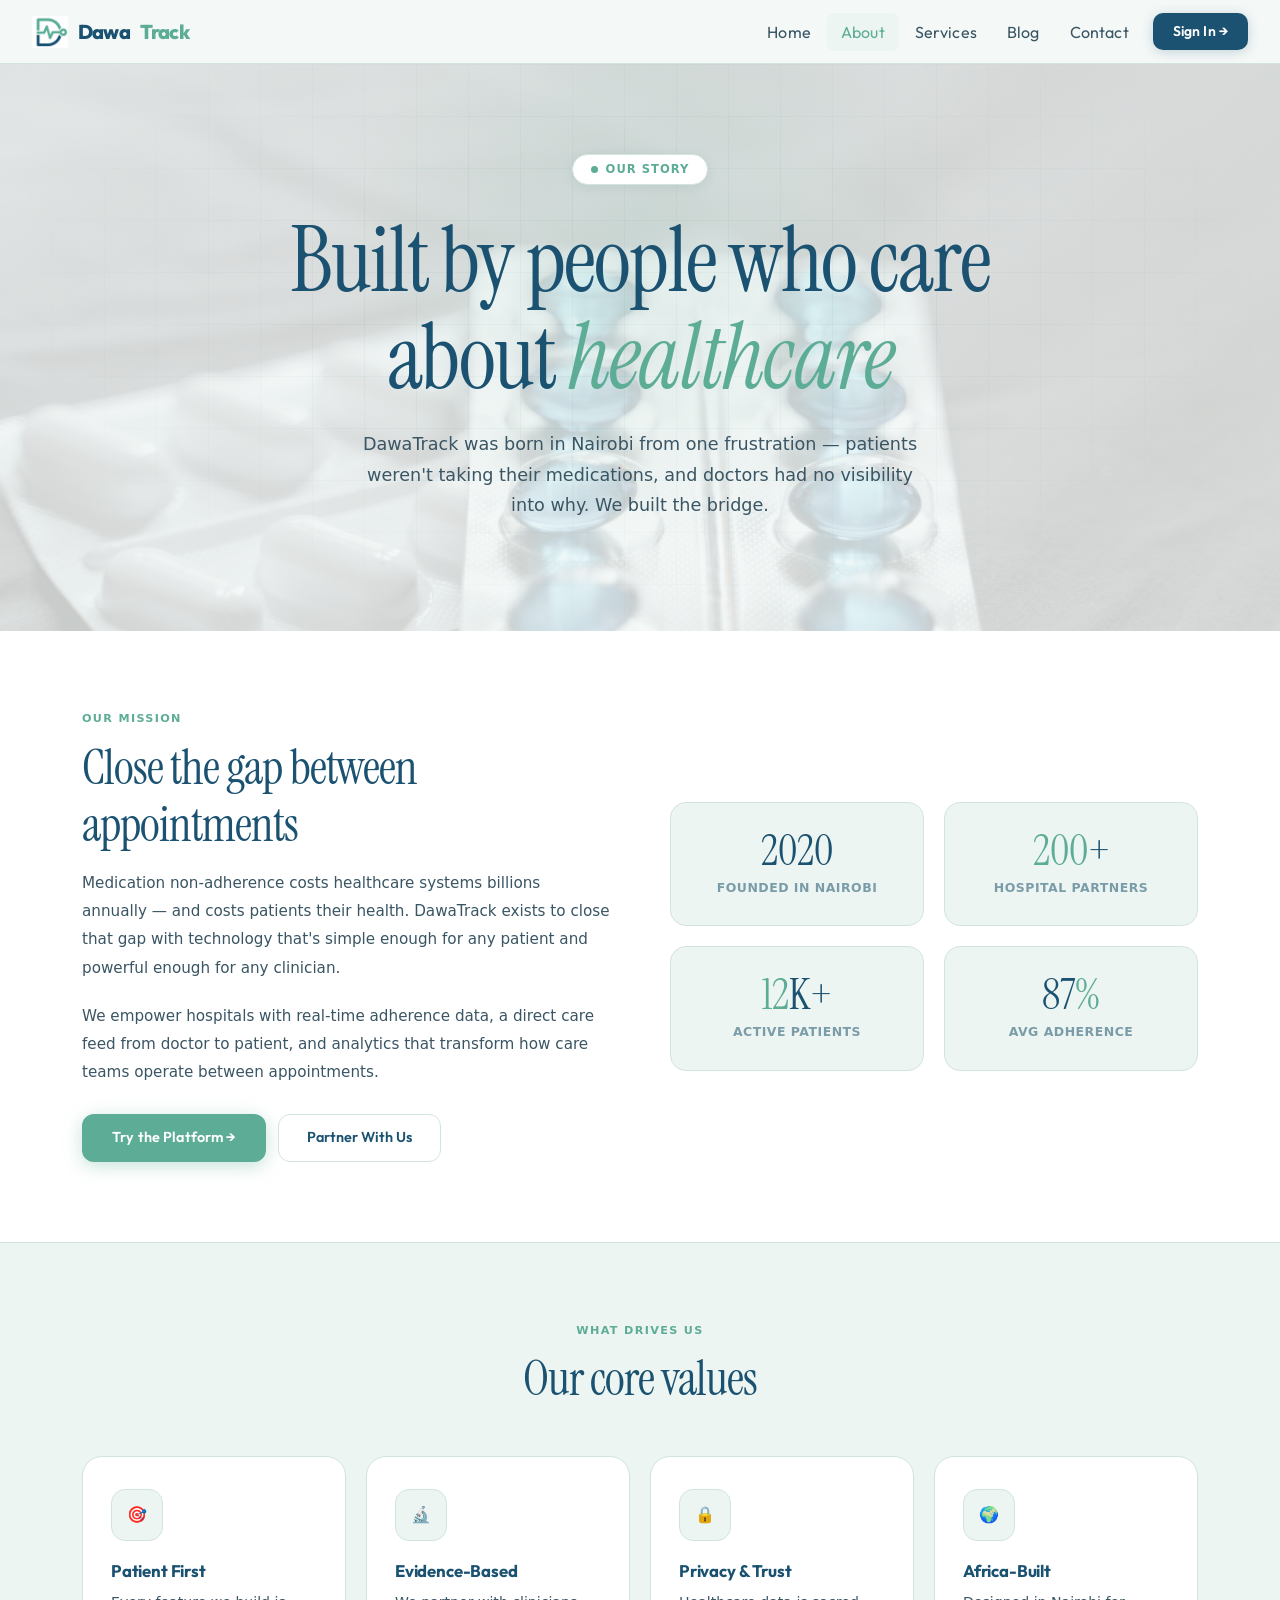
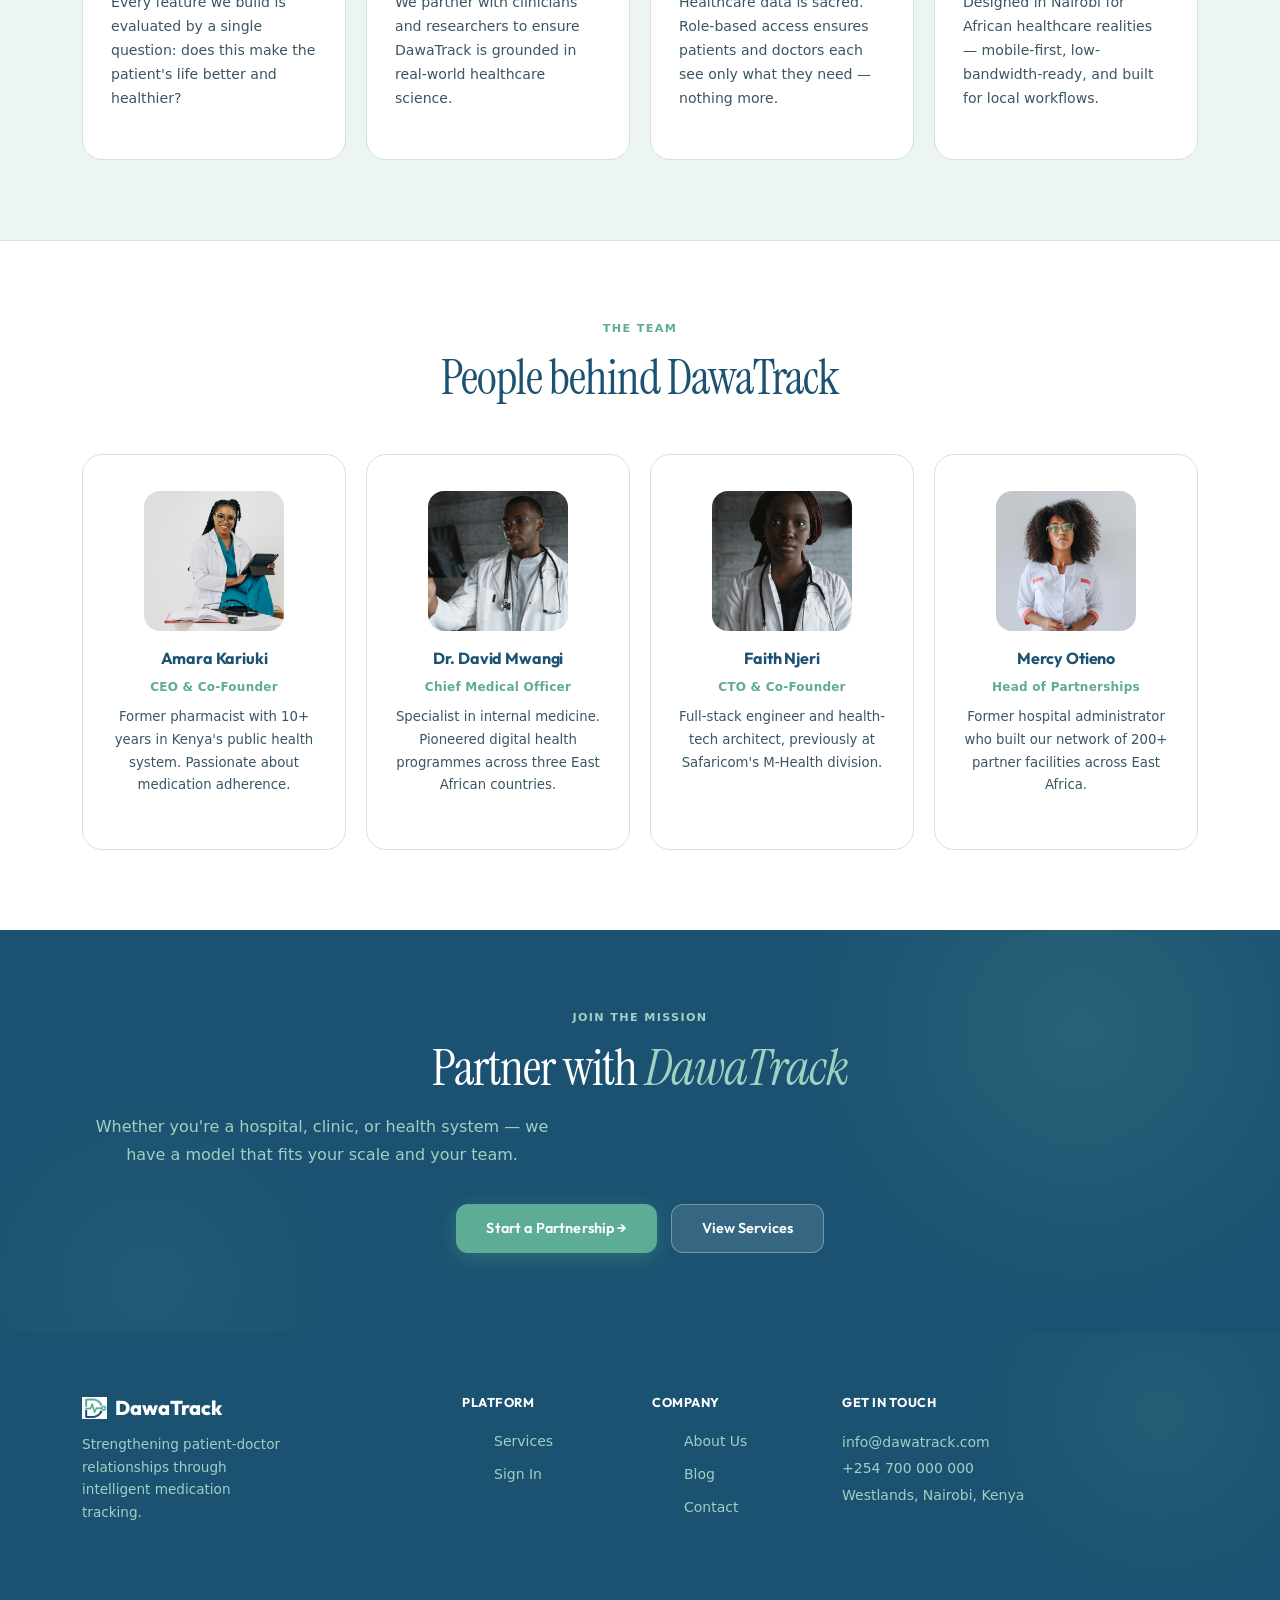
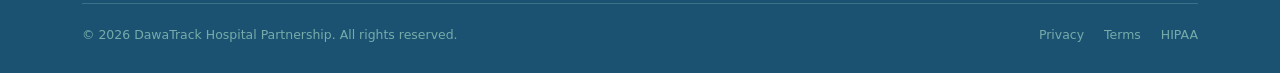
==== commit d723fa8a: "Updated the images" ====
--- a/about.html
+++ b/about.html
@@ -138,29 +138,45 @@
     </div>
     <div class="team-grid">
       <div class="feat-card" style="text-align:center;padding:36px 24px;">
-        <div style="width:72px;height:72px;border-radius:50%;background:linear-gradient(135deg,#5DAC96,#1B5271);margin:0 auto 18px;display:flex;align-items:center;justify-content:center;font-family:'Outfit',sans-serif;font-weight:800;font-size:1.4rem;color:#FFFFFF;">AK</div>
+        <div style="width:100%;max-width:140px;height:140px;border-radius:16px;margin:0 auto 18px;overflow:hidden;background:linear-gradient(135deg,#5DAC96,#1B5271);display:flex;align-items:center;justify-content:center;">
+          <img src="amara.jpg" alt="Amara Kariuki" style="width:100%;height:100%;object-fit:cover;" />
+        </div>
+
         <h3 style="font-size:1rem;color:#1B5271;">Amara Kariuki</h3>
         <div style="font-size:0.75rem;color:#5DAC96;font-weight:600;margin-bottom:10px;letter-spacing:0.02em;">CEO & Co-Founder</div>
         <p style="font-size:0.83rem;color:#3A5563;">Former pharmacist with 10+ years in Kenya's public health system. Passionate about medication adherence.</p>
       </div>
-      <div class="feat-card" style="text-align:center;padding:36px 24px;">
-        <div style="width:72px;height:72px;border-radius:50%;background:linear-gradient(135deg,#1B5271,#3A8DC4);margin:0 auto 18px;display:flex;align-items:center;justify-content:center;font-family:'Outfit',sans-serif;font-weight:800;font-size:1.4rem;color:#FFFFFF;">DM</div>
+
+      <div class="feat-card" style="text-align:center;padding:36px 24px;">
+        <div style="width:100%;max-width:140px;height:140px;border-radius:16px;margin:0 auto 18px;overflow:hidden;background:linear-gradient(135deg,#1B5271,#3A8DC4);display:flex;align-items:center;justify-content:center;">
+          <img src="david.jpg" alt="Dr. David Mwangi" style="width:100%;height:100%;object-fit:cover;" />
+        </div>
+
         <h3 style="font-size:1rem;color:#1B5271;">Dr. David Mwangi</h3>
         <div style="font-size:0.75rem;color:#5DAC96;font-weight:600;margin-bottom:10px;letter-spacing:0.02em;">Chief Medical Officer</div>
         <p style="font-size:0.83rem;color:#3A5563;">Specialist in internal medicine. Pioneered digital health programmes across three East African countries.</p>
       </div>
-      <div class="feat-card" style="text-align:center;padding:36px 24px;">
-        <div style="width:72px;height:72px;border-radius:50%;background:linear-gradient(135deg,#2DAF83,#5DAC96);margin:0 auto 18px;display:flex;align-items:center;justify-content:center;font-family:'Outfit',sans-serif;font-weight:800;font-size:1.4rem;color:#FFFFFF;">FN</div>
+
+      <div class="feat-card" style="text-align:center;padding:36px 24px;">
+        <div style="width:100%;max-width:140px;height:140px;border-radius:16px;margin:0 auto 18px;overflow:hidden;background:linear-gradient(135deg,#2DAF83,#5DAC96);display:flex;align-items:center;justify-content:center;">
+          <img src="faith.jpg" alt="Faith Njeri" style="width:100%;height:100%;object-fit:cover;" />
+        </div>
+
         <h3 style="font-size:1rem;color:#1B5271;">Faith Njeri</h3>
         <div style="font-size:0.75rem;color:#5DAC96;font-weight:600;margin-bottom:10px;letter-spacing:0.02em;">CTO & Co-Founder</div>
         <p style="font-size:0.83rem;color:#3A5563;">Full-stack engineer and health-tech architect, previously at Safaricom's M-Health division.</p>
       </div>
-      <div class="feat-card" style="text-align:center;padding:36px 24px;">
-        <div style="width:72px;height:72px;border-radius:50%;background:linear-gradient(135deg,#D98A2A,#D94F4F);margin:0 auto 18px;display:flex;align-items:center;justify-content:center;font-family:'Outfit',sans-serif;font-weight:800;font-size:1.4rem;color:#FFFFFF;">MO</div>
+
+      <div class="feat-card" style="text-align:center;padding:36px 24px;">
+        <div style="width:100%;max-width:140px;height:140px;border-radius:16px;margin:0 auto 18px;overflow:hidden;background:linear-gradient(135deg,#D98A2A,#D94F4F);display:flex;align-items:center;justify-content:center;">
+          <img src="mercy.jpg" alt="Mercy Otieno" style="width:100%;height:100%;object-fit:cover;" />
+        </div>
+
         <h3 style="font-size:1rem;color:#1B5271;">Mercy Otieno</h3>
         <div style="font-size:0.75rem;color:#5DAC96;font-weight:600;margin-bottom:10px;letter-spacing:0.02em;">Head of Partnerships</div>
         <p style="font-size:0.83rem;color:#3A5563;">Former hospital administrator who built our network of 200+ partner facilities across East Africa.</p>
       </div>
+
     </div>
   </div>
 </section>
--- a/style.css
+++ b/style.css
@@ -460,15 +460,25 @@
 .feat-card:hover::after { transform: scaleX(1); }
 
 .feat-icon {
-  width: 52px; height: 52px;
+  width: 52px;
+  height: 52px;
   border-radius: 14px;
   background: #EDF5F2;
   border: 1px solid #D1E4DE;
-  display: flex; align-items: center; justify-content: center;
-  font-size: 1.35rem;
+  display: flex;
+  align-items: center;
+  justify-content: center;
   margin-bottom: 20px;
   transition: background 0.2s ease;
 }
+
+/* Put the icon content “at the top” visually by removing extra baseline/misalignment */
+.feat-card h3,
+.feat-card p {
+  position: relative;
+  z-index: 1;
+}
+
 .feat-card:hover .feat-icon {
   background: #C8E9E1;
   border-color: #9DD1C2;
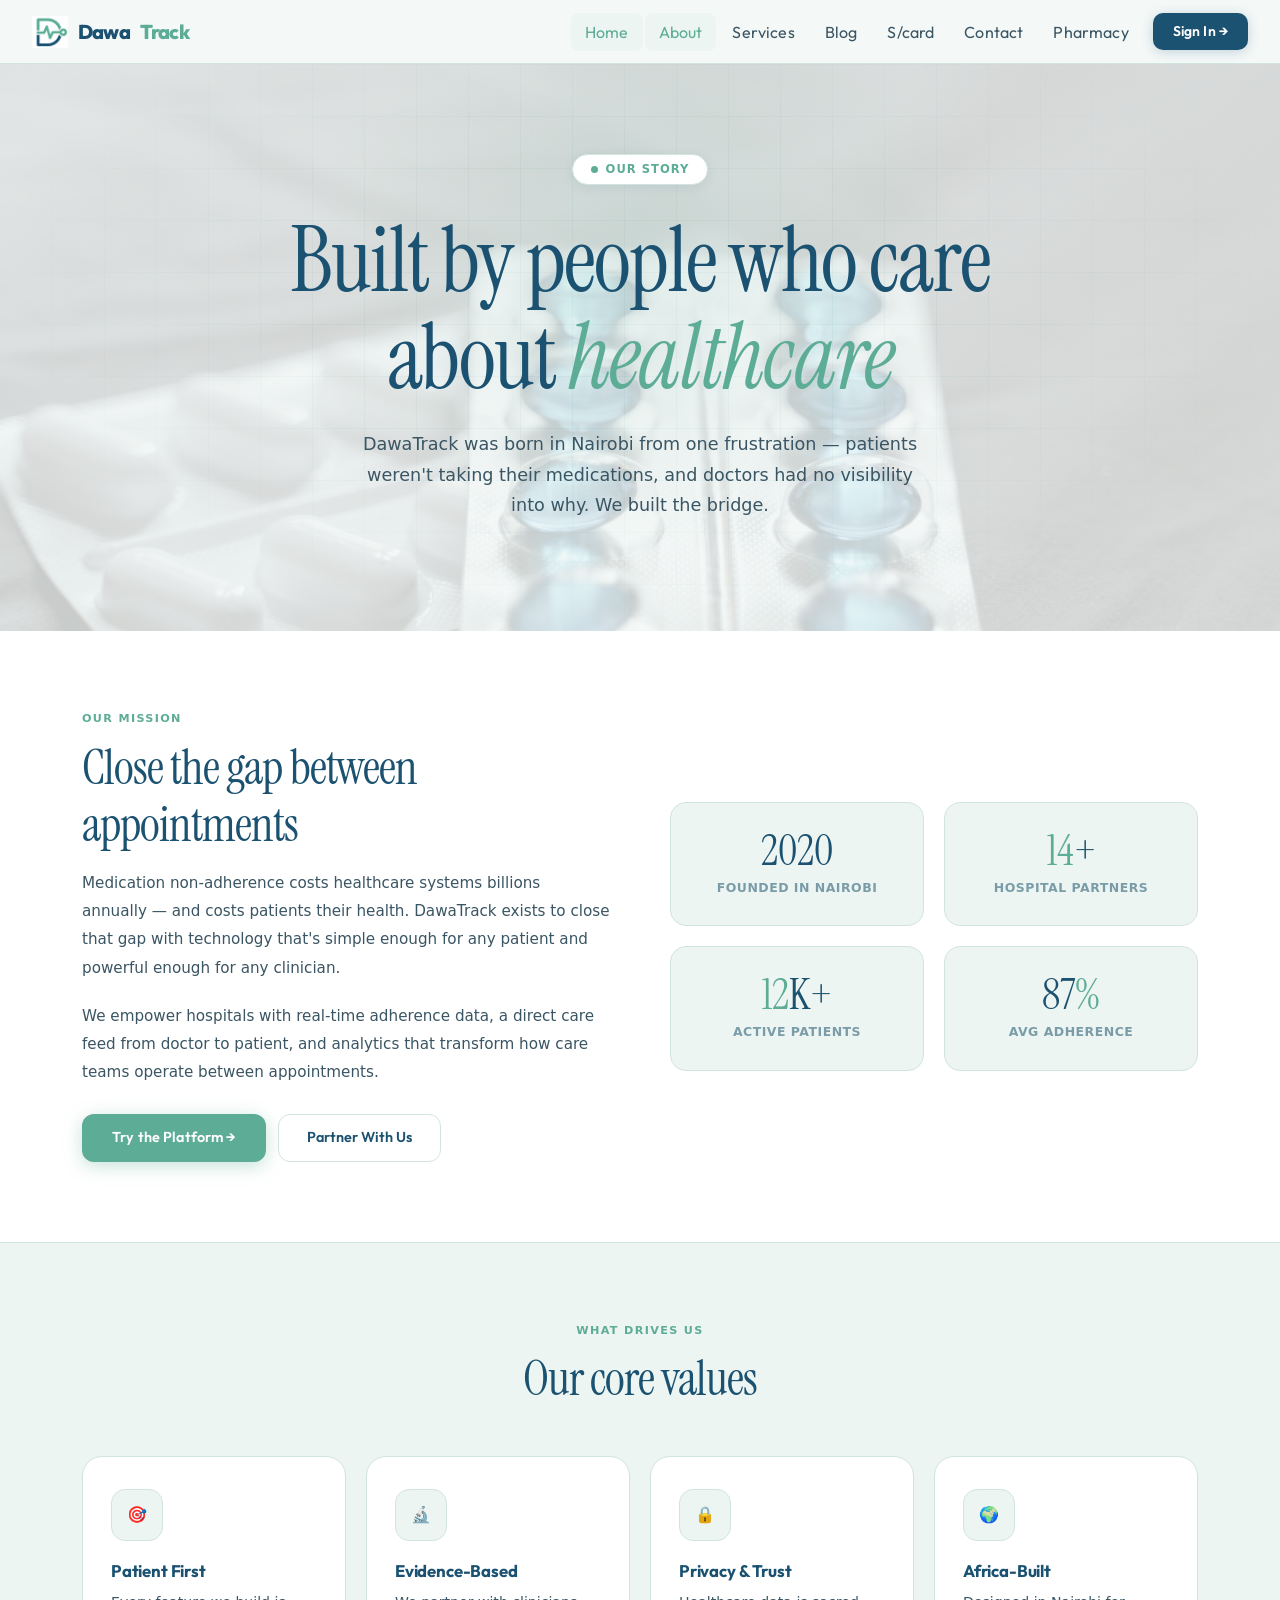
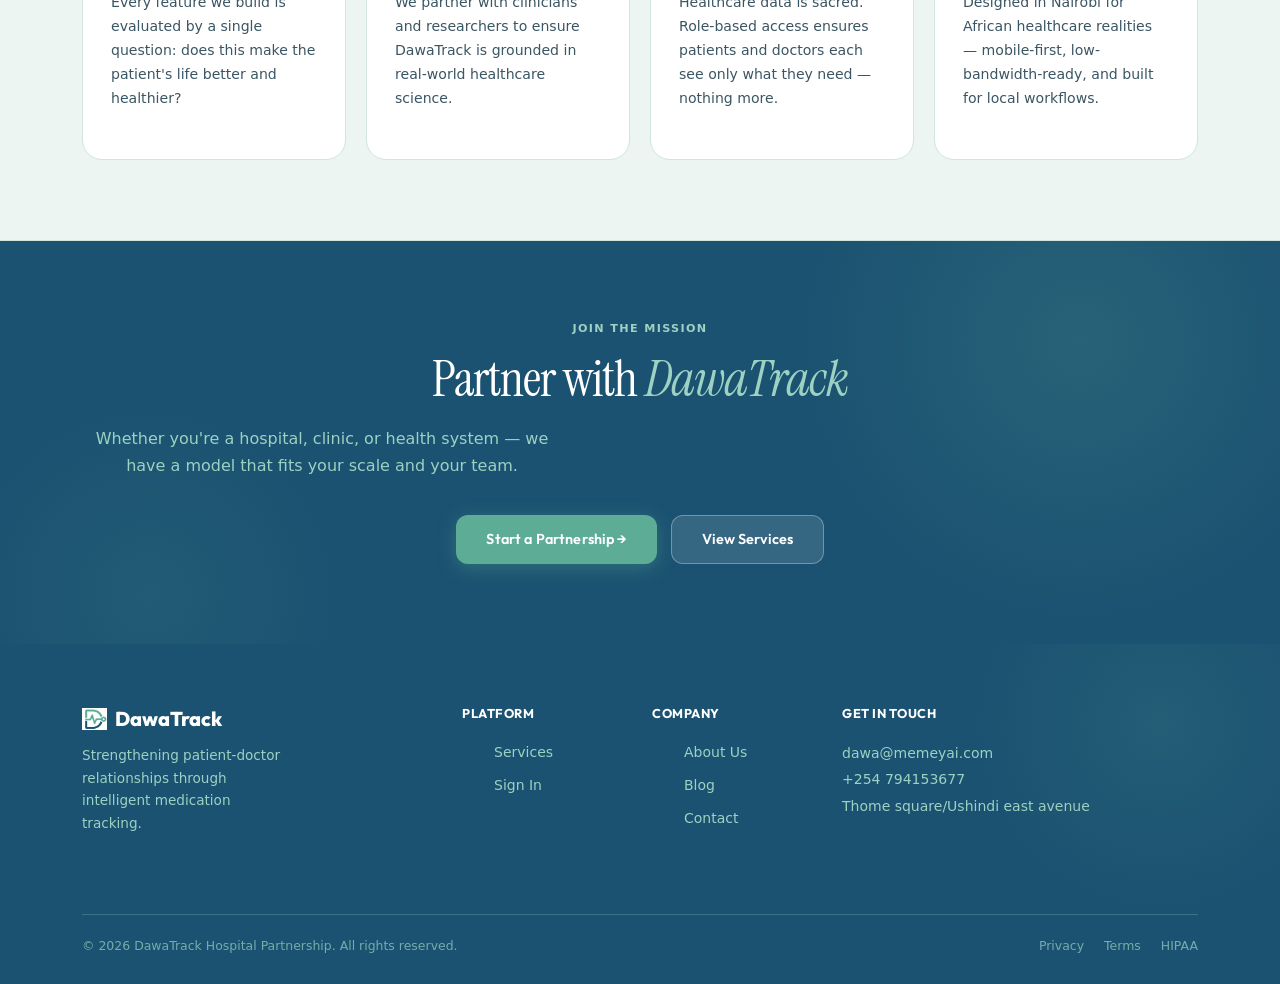
==== commit 42af786f: "updated images" ====
--- a/about.html
+++ b/about.html
@@ -21,11 +21,13 @@
     <button class="navbar-toggler" type="button" data-bs-toggle="collapse" data-bs-target="#nav"><span class="navbar-toggler-icon"></span></button>
     <div class="collapse navbar-collapse" id="nav">
       <ul class="navbar-nav ms-auto align-items-center" style="gap:2px;">
-        <li class="nav-item"><a class="nav-link" href="index.html">Home</a></li>
-        <li class="nav-item"><a class="nav-link active-link" href="about.html">About</a></li>
+        <li class="nav-item"><a class="nav-link active-link" href="index.html">Home</a></li>
+        <li class="nav-item"><a class="nav-link" href="about.html">About</a></li>
         <li class="nav-item"><a class="nav-link" href="services.html">Services</a></li>
         <li class="nav-item"><a class="nav-link" href="blog.html">Blog</a></li>
+        <li class="nav-item"><a class="nav-link" href="card.html">S/card</a></li>
         <li class="nav-item"><a class="nav-link" href="contact.html">Contact</a></li>
+        <li class="nav-item"><a class="nav-link" href="pharmacy-dashboard.html">Pharmacy</a></li>
         <li class="nav-item ms-2"><a class="btn-nav-portal nav-link" href="portal.html">Sign In →</a></li>
       </ul>
     </div>
@@ -81,7 +83,7 @@
           <div style="font-size:0.78rem;font-weight:600;color:#7A9CA8;letter-spacing:0.04em;text-transform:uppercase;">Founded in Nairobi</div>
         </div>
         <div style="background:#EDF5F2;border:1px solid #D1E4DE;border-radius:16px;padding:28px 22px;text-align:center;">
-          <div style="font-family:'Instrument Serif',serif;font-size:2.6rem;color:#5DAC96;line-height:1;margin-bottom:6px;">200<span style="color:#1B5271;">+</span></div>
+          <div style="font-family:'Instrument Serif',serif;font-size:2.6rem;color:#5DAC96;line-height:1;margin-bottom:6px;">14<span style="color:#1B5271;">+</span></div>
           <div style="font-size:0.78rem;font-weight:600;color:#7A9CA8;letter-spacing:0.04em;text-transform:uppercase;">Hospital Partners</div>
         </div>
         <div style="background:#EDF5F2;border:1px solid #D1E4DE;border-radius:16px;padding:28px 22px;text-align:center;">
@@ -129,58 +131,6 @@
   </div>
 </section>
 
-<!-- TEAM -->
-<section class="section">
-  <div class="container">
-    <div style="text-align:center;margin-bottom:48px;">
-      <span class="section-label">The Team</span>
-      <h2 class="section-title">People behind DawaTrack</h2>
-    </div>
-    <div class="team-grid">
-      <div class="feat-card" style="text-align:center;padding:36px 24px;">
-        <div style="width:100%;max-width:140px;height:140px;border-radius:16px;margin:0 auto 18px;overflow:hidden;background:linear-gradient(135deg,#5DAC96,#1B5271);display:flex;align-items:center;justify-content:center;">
-          <img src="amara.jpg" alt="Amara Kariuki" style="width:100%;height:100%;object-fit:cover;" />
-        </div>
-
-        <h3 style="font-size:1rem;color:#1B5271;">Amara Kariuki</h3>
-        <div style="font-size:0.75rem;color:#5DAC96;font-weight:600;margin-bottom:10px;letter-spacing:0.02em;">CEO & Co-Founder</div>
-        <p style="font-size:0.83rem;color:#3A5563;">Former pharmacist with 10+ years in Kenya's public health system. Passionate about medication adherence.</p>
-      </div>
-
-      <div class="feat-card" style="text-align:center;padding:36px 24px;">
-        <div style="width:100%;max-width:140px;height:140px;border-radius:16px;margin:0 auto 18px;overflow:hidden;background:linear-gradient(135deg,#1B5271,#3A8DC4);display:flex;align-items:center;justify-content:center;">
-          <img src="david.jpg" alt="Dr. David Mwangi" style="width:100%;height:100%;object-fit:cover;" />
-        </div>
-
-        <h3 style="font-size:1rem;color:#1B5271;">Dr. David Mwangi</h3>
-        <div style="font-size:0.75rem;color:#5DAC96;font-weight:600;margin-bottom:10px;letter-spacing:0.02em;">Chief Medical Officer</div>
-        <p style="font-size:0.83rem;color:#3A5563;">Specialist in internal medicine. Pioneered digital health programmes across three East African countries.</p>
-      </div>
-
-      <div class="feat-card" style="text-align:center;padding:36px 24px;">
-        <div style="width:100%;max-width:140px;height:140px;border-radius:16px;margin:0 auto 18px;overflow:hidden;background:linear-gradient(135deg,#2DAF83,#5DAC96);display:flex;align-items:center;justify-content:center;">
-          <img src="faith.jpg" alt="Faith Njeri" style="width:100%;height:100%;object-fit:cover;" />
-        </div>
-
-        <h3 style="font-size:1rem;color:#1B5271;">Faith Njeri</h3>
-        <div style="font-size:0.75rem;color:#5DAC96;font-weight:600;margin-bottom:10px;letter-spacing:0.02em;">CTO & Co-Founder</div>
-        <p style="font-size:0.83rem;color:#3A5563;">Full-stack engineer and health-tech architect, previously at Safaricom's M-Health division.</p>
-      </div>
-
-      <div class="feat-card" style="text-align:center;padding:36px 24px;">
-        <div style="width:100%;max-width:140px;height:140px;border-radius:16px;margin:0 auto 18px;overflow:hidden;background:linear-gradient(135deg,#D98A2A,#D94F4F);display:flex;align-items:center;justify-content:center;">
-          <img src="mercy.jpg" alt="Mercy Otieno" style="width:100%;height:100%;object-fit:cover;" />
-        </div>
-
-        <h3 style="font-size:1rem;color:#1B5271;">Mercy Otieno</h3>
-        <div style="font-size:0.75rem;color:#5DAC96;font-weight:600;margin-bottom:10px;letter-spacing:0.02em;">Head of Partnerships</div>
-        <p style="font-size:0.83rem;color:#3A5563;">Former hospital administrator who built our network of 200+ partner facilities across East Africa.</p>
-      </div>
-
-    </div>
-  </div>
-</section>
-
 <!-- CTA -->
 <section class="cta-band">
   <div class="container" style="text-align:center;position:relative;z-index:1;">
@@ -218,7 +168,7 @@
       </div>
       <div class="col-md-4 mb-4">
         <div class="footer-heading">Get in Touch</div>
-        <p style="color:#9DD1C2;font-size:0.875rem;line-height:1.9;font-weight:300;">info@dawatrack.com<br>+254 700 000 000<br>Westlands, Nairobi, Kenya</p>
+        <p style="color:#9DD1C2;font-size:0.875rem;line-height:1.9;font-weight:300;">dawa@memeyai.com<br>+254 794153677<br>Thome square/Ushindi east avenue</p>
       </div>
     </div>
     <div class="footer-bottom">
--- a/style.css
+++ b/style.css
@@ -89,6 +89,19 @@
   align-items: center;
 }
 
+@media (max-width: 767px) {
+
+  .navbar > .container-fluid,
+  .navbar .container-fluid {
+    padding: 0 16px;
+  }
+
+  /* Avoid fixed height clipping for the collapsed/expanded menu. */
+  .navbar { height: auto; }
+  .navbar-collapse { max-height: calc(100vh - 64px); overflow: auto; }
+}
+
+
 .navbar-brand {
   display: flex;
   align-items: center;
@@ -142,12 +155,29 @@
 
 .navbar-toggler {
   border: 1px solid #D1E4DE !important;
-  border-radius: 8px !important;
-  padding: 6px 10px !important;
-}
+  border-radius: 10px !important;
+  padding: 0 !important;
+  width: 46px !important;
+  height: 40px !important;
+  margin-left: auto !important;
+
+  align-items: center !important;
+  justify-content: center !important;
+  box-shadow: none !important;
+}
+
 .navbar-toggler-icon {
-  background-image: url("data:image/svg+xml,%3csvg xmlns='http://www.w3.org/2000/svg' viewBox='0 0 30 30'%3e%3cpath stroke='%231B5271' stroke-linecap='round' stroke-miterlimit='10' stroke-width='2' d='M4 7h22M4 15h22M4 23h22'/%3e%3c/svg%3e") !important;
-}
+  width: 26px !important;
+  height: 20px !important;
+  background-size: 100% 100% !important;
+  background-position: center !important;
+  background-repeat: no-repeat !important;
+  background-image: url("data:image/svg+xml,%3csvg xmlns='http://www.w3.org/2000/svg' viewBox='0 0 30 30'%3e%3cpath stroke='%231B5271' stroke-linecap='round' stroke-miterlimit='10' stroke-width='2.4' d='M4 7h22M4 15h22M4 23h22'/%3e%3c/svg%3e") !important;
+}
+
+
+
+
 
 /* ═══════════════════════════════════════════════════════════════════
    HERO
@@ -412,7 +442,7 @@
    GRIDS
 ═══════════════════════════════════════════════════════════════════ */
 .grid   { display: grid; grid-template-columns: repeat(auto-fit, minmax(280px,1fr)); gap: 24px; }
-.grid-3 { display: grid; grid-template-columns: repeat(auto-fit, minmax(240px,1fr)); gap: 20px; }
+.grid-3 { display: grid; grid-template-columns: repeat(3, 1fr); gap: 20px; }
 .grid-4 { display: grid; grid-template-columns: repeat(auto-fit, minmax(200px,1fr)); gap: 16px; }
 
 /* ═══════════════════════════════════════════════════════════════════
@@ -467,6 +497,7 @@
   border: 1px solid #D1E4DE;
   display: flex;
   align-items: center;
+  justify-content: space-between;
   justify-content: center;
   margin-bottom: 20px;
   transition: background 0.2s ease;
@@ -504,7 +535,7 @@
 ═══════════════════════════════════════════════════════════════════ */
 .stats-strip {
   display: grid;
-  grid-template-columns: repeat(auto-fit, minmax(180px,1fr));
+  grid-template-columns: repeat(3, 1fr);
   background: #FFFFFF;
   border: 1px solid #D1E4DE;
   border-radius: 20px;
@@ -584,6 +615,7 @@
   border: 1px solid #D1E4DE;
   border-radius: 20px;
   padding: 28px;
+  padding-bottom: 76px; /* space for bigger bottom-right avatar */
   transition: all 0.25s ease;
   position: relative;
 }
@@ -620,9 +652,22 @@
   margin-top: 2px;
 }
 
+.testimonial-avatar {
+  position: absolute;
+  bottom: 18px;
+  right: 18px;
+  width: 60px;
+  height: 60px;
+  border-radius: 50%;
+  border: 3px solid #ffffff;
+  box-shadow: 0 3px 12px rgba(0, 0, 0, 0.15);
+  object-fit: cover;
+  z-index: 2;
+}
+
 /* ═══════════════════════════════════════════════════════════════════
    CTA BAND
-═══════════════════════════════════════════════════════════════════ */
+ ═══════════════════════════════════════════════════════════════════ */
 .cta-band {
   background: #1B5271;
   padding: 80px 0;
@@ -755,6 +800,7 @@
 .sidebar-logo {
   display: flex;
   align-items: center;
+  justify-content: space-between;
   gap: 10px;
   font-family: 'Outfit', sans-serif;
   font-weight: 800;
@@ -781,6 +827,7 @@
 .sidebar-link {
   display: flex;
   align-items: center;
+  justify-content: space-between;
   gap: 10px;
   padding: 9px 12px;
   border-radius: 10px;
@@ -952,6 +999,7 @@
 .patient-card-header {
   display: flex;
   align-items: center;
+  justify-content: space-between;
   gap: 14px;
   padding: 18px 20px;
   flex-wrap: wrap;
@@ -1315,7 +1363,7 @@
 .text-white  { color: #FFFFFF !important; }
 .text-center { text-align: center; }
 .ms-auto     { margin-left: auto !important; }
-.ms-2        { margin-left: 8px !important; }
+.ms-2        { margin-left: auto !important; }
 .mt-3        { margin-top: 16px !important; }
 .mt-5        { margin-top: 40px !important; }
 .mb-3        { margin-bottom: 16px !important; }
@@ -1329,6 +1377,16 @@
 .stagger-4 { animation-delay: 0.40s; }
 
 /* ─── RESPONSIVE ─── */
+
+/* Prevent odd focus/tap artifacts on mobile navbar controls */
+.navbar .navbar-toggler:focus,
+.navbar .navbar-toggler:focus-visible,
+.navbar .nav-link:focus,
+.navbar .nav-link:focus-visible {
+  outline: none !important;
+  box-shadow: none !important;
+}
+
 @media (max-width: 900px) {
   .portal-panel { grid-template-columns: 1fr; }
   .portal-left  { display: none; }
@@ -1339,7 +1397,17 @@
   .dash-main         { padding: 18px; }
   .hero              { padding: 72px 20px 56px; }
   .newsletter-row    { flex-direction: column; }
-}
+
+  /* Fix Bootstrap navbar collapse on mobile (expanded panel was clipped by fixed navbar height). */
+  .navbar { height: auto; min-height: 64px; }
+  .navbar > .container-fluid { height: auto; }
+  .navbar-collapse { background: rgba(244,248,247,0.98); }
+  .navbar-collapse.show { display: block !important; }
+}
+
 @media (max-width: 500px) {
   .kpi-grid { grid-template-columns: repeat(2,1fr); }
 }
+
+
+
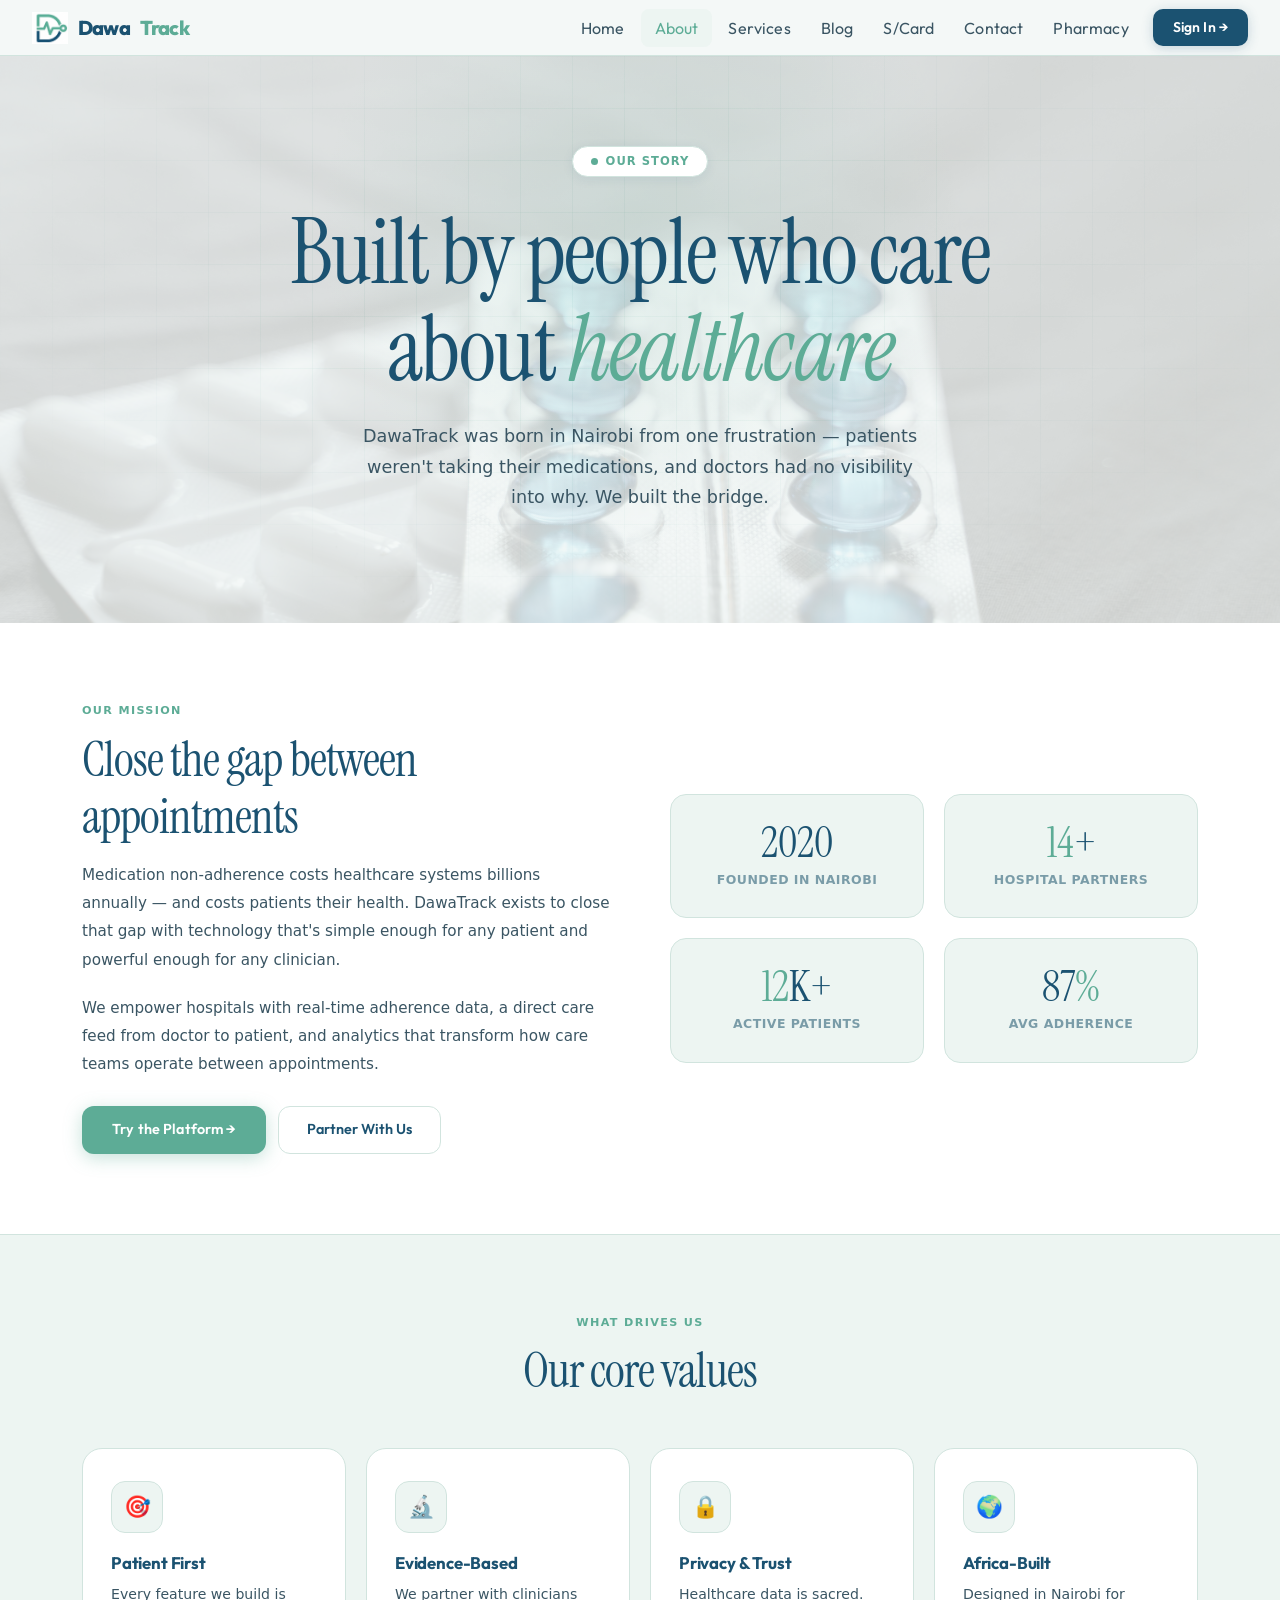
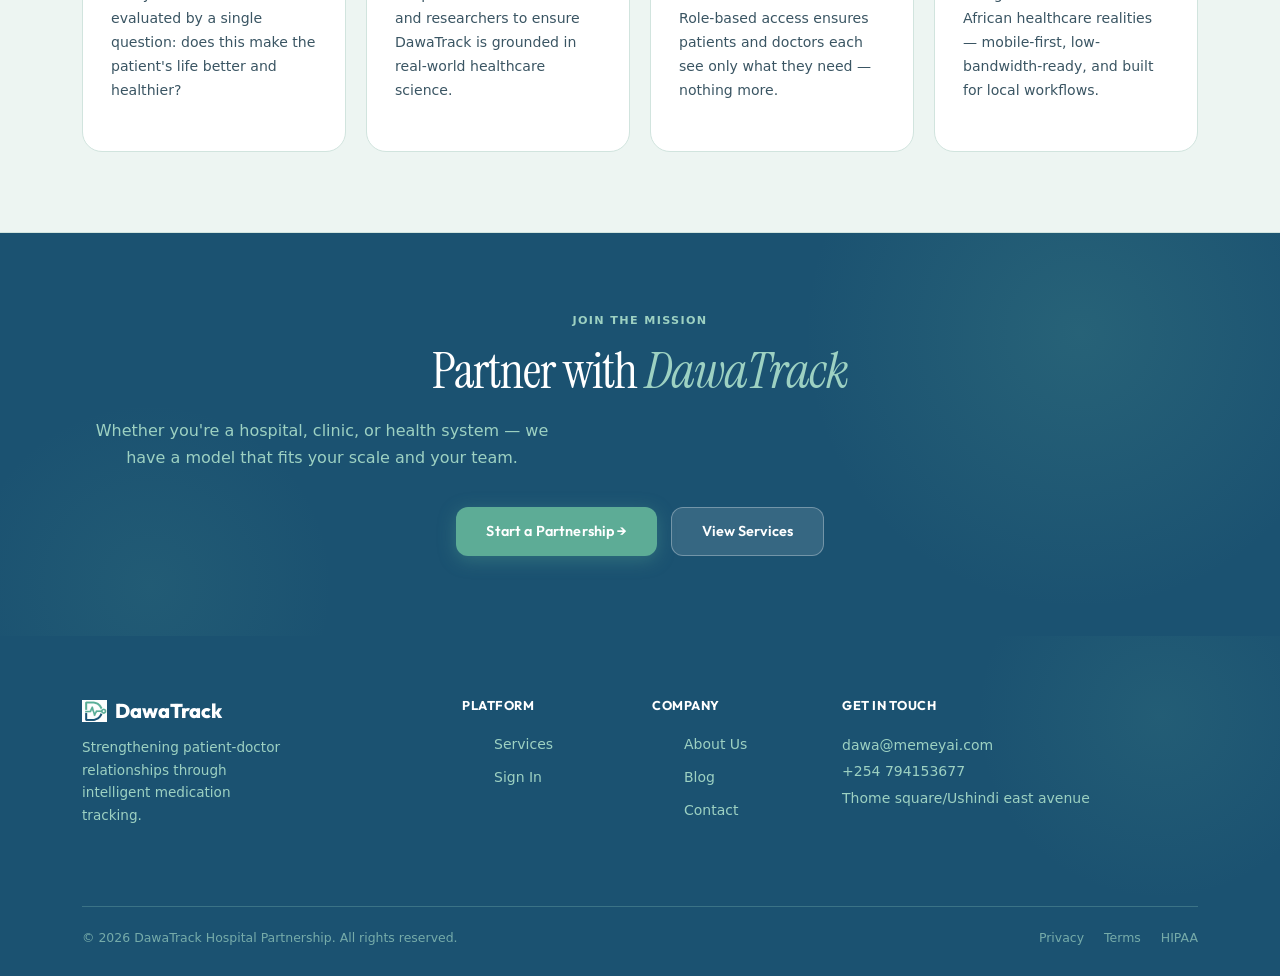
==== commit 5a692f7d: "requested updates" ====
--- a/about.html
+++ b/about.html
@@ -5,6 +5,8 @@
   <meta name="viewport" content="width=device-width, initial-scale=1.0">
   <title>About Us — DawaTrack</title>
   <link rel="stylesheet" href="style.css">
+  <link rel="stylesheet" href="feat-icon.css">
+  <link rel="stylesheet" href="back-to-top.css">
   <link href="https://cdn.jsdelivr.net/npm/bootstrap@5.3.0/dist/css/bootstrap.min.css" rel="stylesheet">
   <style>
     .about-split { display:grid; grid-template-columns:1fr 1fr; gap:60px; align-items:center; }
@@ -21,11 +23,11 @@
     <button class="navbar-toggler" type="button" data-bs-toggle="collapse" data-bs-target="#nav"><span class="navbar-toggler-icon"></span></button>
     <div class="collapse navbar-collapse" id="nav">
       <ul class="navbar-nav ms-auto align-items-center" style="gap:2px;">
-        <li class="nav-item"><a class="nav-link active-link" href="index.html">Home</a></li>
-        <li class="nav-item"><a class="nav-link" href="about.html">About</a></li>
+        <li class="nav-item"><a class="nav-link" href="index.html">Home</a></li>
+        <li class="nav-item"><a class="nav-link active-link" href="about.html">About</a></li>
         <li class="nav-item"><a class="nav-link" href="services.html">Services</a></li>
         <li class="nav-item"><a class="nav-link" href="blog.html">Blog</a></li>
-        <li class="nav-item"><a class="nav-link" href="card.html">S/card</a></li>
+        <li class="nav-item"><a class="nav-link" href="card.html">S/Card</a></li>
         <li class="nav-item"><a class="nav-link" href="contact.html">Contact</a></li>
         <li class="nav-item"><a class="nav-link" href="pharmacy-dashboard.html">Pharmacy</a></li>
         <li class="nav-item ms-2"><a class="btn-nav-portal nav-link" href="portal.html">Sign In →</a></li>
@@ -180,5 +182,6 @@
 
 <script src="https://cdn.jsdelivr.net/npm/bootstrap@5.3.0/dist/js/bootstrap.bundle.min.js"></script>
 <script src="script.js"></script>
+<script src="back-to-top.js"></script>
 </body>
 </html>
--- a/style.css
+++ b/style.css
@@ -68,64 +68,91 @@
    NAVBAR
 ═══════════════════════════════════════════════════════════════════ */
 .navbar {
-  background: rgba(244,248,247,0.92) !important;
-  backdrop-filter: blur(20px);
-  -webkit-backdrop-filter: blur(20px);
-  border-bottom: 1px solid #D1E4DE;
-  padding: 0 !important;
-  position: sticky;
-  top: 0;
-  z-index: 1000;
-  height: 64px;
-}
+   background: rgba(244,248,247,0.92) !important;
+   backdrop-filter: blur(20px);
+   -webkit-backdrop-filter: blur(20px);
+   border-bottom: 1px solid #D1E4DE;
+   padding: 0 !important;
+   position: sticky;
+   top: 0;
+   z-index: 1000;
+   height: 56px;
+ }
 
 .navbar > .container-fluid,
 .navbar .container-fluid {
-  max-width: 1280px;
-  margin: 0 auto;
-  padding: 0 32px;
-  height: 64px;
-  display: flex;
-  align-items: center;
-}
-
-@media (max-width: 767px) {
-
-  .navbar > .container-fluid,
-  .navbar .container-fluid {
-    padding: 0 16px;
+   max-width: 1280px;
+   margin: 0 auto;
+   padding: 0 32px;
+   height: 56px;
+   display: flex;
+   align-items: center;
+   flex-wrap: nowrap;
+   justify-content: space-between;
+ }
+
+.navbar-collapse {
+    position: absolute;
+    top: 100%;
+    left: 0;
+    right: 0;
+    background: rgba(244,248,247,0.98);
+    backdrop-filter: blur(10px);
+    padding: 12px 24px;
+    border-bottom: 1px solid #D1E4DE;
+    max-height: 70vh;
+    overflow-y: auto;
   }
 
-  /* Avoid fixed height clipping for the collapsed/expanded menu. */
-  .navbar { height: auto; }
-  .navbar-collapse { max-height: calc(100vh - 64px); overflow: auto; }
-}
-
-
-.navbar-brand {
-  display: flex;
-  align-items: center;
-  gap: 10px;
-  font-family: 'Outfit', sans-serif;
-  font-weight: 800;
-  font-size: 1.35rem;
-  color: #1B5271 !important;
-  letter-spacing: -0.03em;
-  text-decoration: none;
-}
-
-.navbar-brand img {
-  height: 32px;
-  width: auto;
-}
-
-.navbar-brand .brand-dot {
-  color: #5DAC96;
-}
-
-.navbar-nav { gap: 2px; }
-
-.nav-link {
+  @media (min-width: 992px) {
+    .navbar-collapse {
+      position: relative !important;
+      top: auto !important;
+      left: auto !important;
+      right: auto !important;
+      background: transparent !important;
+      backdrop-filter: none !important;
+      padding: 0 !important;
+      border-bottom: none !important;
+      max-height: none !important;
+      overflow-y: visible !important;
+    }
+  }
+
+  .navbar-brand {
+    display: flex;
+    align-items: center;
+    gap: 10px;
+    font-family: 'Outfit', sans-serif;
+    font-weight: 800;
+    font-size: 1.35rem;
+    color: #1B5271 !important;
+    letter-spacing: -0.03em;
+    text-decoration: none;
+  }
+
+  .navbar-brand img {
+    height: 32px;
+    width: auto;
+  }
+
+  .navbar-brand .brand-dot {
+    color: #5DAC96;
+  }
+
+  .navbar-nav {
+    gap: 2px;
+    flex-wrap: nowrap;
+  }
+
+  @media (max-width: 991px) {
+    .navbar-nav {
+      flex-wrap: wrap;
+      margin-top: 8px;
+    }
+  }
+
+  .nav-link {
   font-family: 'Outfit', sans-serif;
   font-weight: 500;
   font-size: 0.875rem;
@@ -155,29 +182,32 @@
 
 .navbar-toggler {
   border: 1px solid #D1E4DE !important;
-  border-radius: 10px !important;
-  padding: 0 !important;
-  width: 46px !important;
-  height: 40px !important;
-  margin-left: auto !important;
-
-  align-items: center !important;
-  justify-content: center !important;
-  box-shadow: none !important;
-}
-
+  border-radius: 8px !important;
+  padding: 8px 12px !important;
+  background: #FFFFFF !important;
+}
+.navbar-toggler:hover {
+  background: #EDF5F2 !important;
+}
 .navbar-toggler-icon {
-  width: 26px !important;
-  height: 20px !important;
-  background-size: 100% 100% !important;
-  background-position: center !important;
-  background-repeat: no-repeat !important;
-  background-image: url("data:image/svg+xml,%3csvg xmlns='http://www.w3.org/2000/svg' viewBox='0 0 30 30'%3e%3cpath stroke='%231B5271' stroke-linecap='round' stroke-miterlimit='10' stroke-width='2.4' d='M4 7h22M4 15h22M4 23h22'/%3e%3c/svg%3e") !important;
-}
-
-
-
-
+  background-image: url("data:image/svg+xml,%3csvg xmlns='http://www.w3.org/2000/svg' viewBox='0 0 30 30'%3e%3cpath stroke='%231B5271' stroke-linecap='round' stroke-miterlimit='10' stroke-width='2.5' d='M4 7h22M4 15h22M4 23h22'/%3e%3c/svg%3e") !important;
+  width: 24px;
+  height: 24px;
+}
+
+/* Ensure collapsed menu doesn't overlap content */
+@media (max-width: 991px) {
+  body:not(.navbar-open) .navbar:not(.show) ~ * {
+    margin-top: 0;
+  }
+  .navbar-collapse.collapsing,
+  .navbar-collapse.show {
+    position: absolute;
+    width: 100%;
+    left: 0;
+    right: 0;
+  }
+}
 
 /* ═══════════════════════════════════════════════════════════════════
    HERO
@@ -443,6 +473,8 @@
 ═══════════════════════════════════════════════════════════════════ */
 .grid   { display: grid; grid-template-columns: repeat(auto-fit, minmax(280px,1fr)); gap: 24px; }
 .grid-3 { display: grid; grid-template-columns: repeat(3, 1fr); gap: 20px; }
+@media (max-width: 900px) { .grid-3 { grid-template-columns: repeat(2, 1fr); } }
+@media (max-width: 600px) { .grid-3 { grid-template-columns: 1fr; } }
 .grid-4 { display: grid; grid-template-columns: repeat(auto-fit, minmax(200px,1fr)); gap: 16px; }
 
 /* ═══════════════════════════════════════════════════════════════════
@@ -490,26 +522,15 @@
 .feat-card:hover::after { transform: scaleX(1); }
 
 .feat-icon {
-  width: 52px;
-  height: 52px;
+  width: 52px; height: 52px;
   border-radius: 14px;
   background: #EDF5F2;
   border: 1px solid #D1E4DE;
-  display: flex;
-  align-items: center;
-  justify-content: space-between;
-  justify-content: center;
+  display: flex; align-items: center; justify-content: center;
+  font-size: 1.35rem;
   margin-bottom: 20px;
   transition: background 0.2s ease;
 }
-
-/* Put the icon content “at the top” visually by removing extra baseline/misalignment */
-.feat-card h3,
-.feat-card p {
-  position: relative;
-  z-index: 1;
-}
-
 .feat-card:hover .feat-icon {
   background: #C8E9E1;
   border-color: #9DD1C2;
@@ -535,7 +556,7 @@
 ═══════════════════════════════════════════════════════════════════ */
 .stats-strip {
   display: grid;
-  grid-template-columns: repeat(3, 1fr);
+  grid-template-columns: repeat(auto-fit, minmax(180px,1fr));
   background: #FFFFFF;
   border: 1px solid #D1E4DE;
   border-radius: 20px;
@@ -615,7 +636,6 @@
   border: 1px solid #D1E4DE;
   border-radius: 20px;
   padding: 28px;
-  padding-bottom: 76px; /* space for bigger bottom-right avatar */
   transition: all 0.25s ease;
   position: relative;
 }
@@ -651,23 +671,21 @@
   color: #7A9CA8;
   margin-top: 2px;
 }
-
 .testimonial-avatar {
   position: absolute;
-  bottom: 18px;
-  right: 18px;
-  width: 60px;
-  height: 60px;
+  bottom: 24px;
+  right: 24px;
+  width: 56px;
+  height: 56px;
   border-radius: 50%;
-  border: 3px solid #ffffff;
-  box-shadow: 0 3px 12px rgba(0, 0, 0, 0.15);
   object-fit: cover;
-  z-index: 2;
+  border: 2px solid #FFFFFF;
+  box-shadow: 0 2px 12px rgba(27,82,113,0.12);
 }
 
 /* ═══════════════════════════════════════════════════════════════════
    CTA BAND
- ═══════════════════════════════════════════════════════════════════ */
+═══════════════════════════════════════════════════════════════════ */
 .cta-band {
   background: #1B5271;
   padding: 80px 0;
@@ -778,10 +796,23 @@
    DASHBOARD LAYOUT
 ═══════════════════════════════════════════════════════════════════ */
 .dashboard-layout {
-  display: grid;
-  grid-template-columns: 256px 1fr;
-  min-height: calc(100vh - 64px);
-}
+   display: grid;
+   grid-template-columns: 256px 1fr;
+   min-height: calc(100vh - 56px);
+ }
+
+.sidebar {
+   background: #FFFFFF;
+   border-right: 1px solid #D1E4DE;
+   padding: 28px 16px;
+   position: sticky;
+   top: 56px;
+   height: calc(100vh - 56px);
+   overflow-y: auto;
+   display: flex;
+   flex-direction: column;
+   gap: 0;
+ }
 
 /* ─── SIDEBAR ─── */
 .sidebar {
@@ -800,7 +831,6 @@
 .sidebar-logo {
   display: flex;
   align-items: center;
-  justify-content: space-between;
   gap: 10px;
   font-family: 'Outfit', sans-serif;
   font-weight: 800;
@@ -827,7 +857,6 @@
 .sidebar-link {
   display: flex;
   align-items: center;
-  justify-content: space-between;
   gap: 10px;
   padding: 9px 12px;
   border-radius: 10px;
@@ -837,6 +866,11 @@
   font-weight: 500;
   transition: all 0.18s ease;
   margin-bottom: 2px;
+  background: transparent;
+  border: none;
+  width: 100%;
+  text-align: left;
+  font-family: 'Outfit', sans-serif;
 }
 .sidebar-link:hover {
   background: #EDF5F2;
@@ -999,7 +1033,6 @@
 .patient-card-header {
   display: flex;
   align-items: center;
-  justify-content: space-between;
   gap: 14px;
   padding: 18px 20px;
   flex-wrap: wrap;
@@ -1363,7 +1396,7 @@
 .text-white  { color: #FFFFFF !important; }
 .text-center { text-align: center; }
 .ms-auto     { margin-left: auto !important; }
-.ms-2        { margin-left: auto !important; }
+.ms-2        { margin-left: 8px !important; }
 .mt-3        { margin-top: 16px !important; }
 .mt-5        { margin-top: 40px !important; }
 .mb-3        { margin-bottom: 16px !important; }
@@ -1377,37 +1410,117 @@
 .stagger-4 { animation-delay: 0.40s; }
 
 /* ─── RESPONSIVE ─── */
-
-/* Prevent odd focus/tap artifacts on mobile navbar controls */
-.navbar .navbar-toggler:focus,
-.navbar .navbar-toggler:focus-visible,
-.navbar .nav-link:focus,
-.navbar .nav-link:focus-visible {
-  outline: none !important;
-  box-shadow: none !important;
-}
-
 @media (max-width: 900px) {
   .portal-panel { grid-template-columns: 1fr; }
   .portal-left  { display: none; }
 }
 @media (max-width: 768px) {
   .dashboard-layout { grid-template-columns: 1fr; }
-  .sidebar           { display: none; }
-  .dash-main         { padding: 18px; }
-  .hero              { padding: 72px 20px 56px; }
-  .newsletter-row    { flex-direction: column; }
-
-  /* Fix Bootstrap navbar collapse on mobile (expanded panel was clipped by fixed navbar height). */
-  .navbar { height: auto; min-height: 64px; }
-  .navbar > .container-fluid { height: auto; }
-  .navbar-collapse { background: rgba(244,248,247,0.98); }
-  .navbar-collapse.show { display: block !important; }
-}
-
+  .sidebar {
+    display: none;
+  }
+  .dash-main { padding: 18px 12px; }
+  .hero { padding: 72px 20px 56px; }
+  .newsletter-row { flex-direction: column; }
+  .mobile-tab-bar { display: flex !important; }
+}
 @media (max-width: 500px) {
   .kpi-grid { grid-template-columns: repeat(2,1fr); }
 }
 
 
 
+/* Mobile tab bar styles */
+.mobile-tab-bar {
+  display: none;
+  gap: 6px;
+  padding: 8px 4px 12px;
+  margin: 0 0 16px;
+  flex-wrap: wrap;
+  justify-content: center;
+}
+
+.mobile-tab-bar::-webkit-scrollbar { display: none; }
+.mobile-tab-btn {
+  flex: 0 0 auto;
+  padding: 7px 14px;
+  border-radius: 18px;
+  border: 1.5px solid #D1E4DE;
+  background: #FFFFFF;
+  color: #7A9CA8;
+  font-family: 'Outfit', sans-serif;
+  font-weight: 600;
+  font-size: 0.76rem;
+  cursor: pointer;
+  white-space: nowrap;
+  transition: all 0.18s ease;
+}
+.mobile-tab-btn.active {
+  background: #EDF5F2;
+  color: #1B5271;
+  border-color: #5DAC96;
+  font-weight: 700;
+}
+
+/* ═══════════════════════════════════════════════════════════════════
+   SMART CARD PAGE  (s-card.html)
+   All colors hard-coded — no variables
+   Brand: #060E1F bg · #00C8FF accent · #1B5271 navy · #5DAC96 teal
+═══════════════════════════════════════════════════════════════════ */
+
+/* Nav active state for Smart Card link on dark pages */
+.nav-link.sc-active {
+  color: #00C8FF !important;
+  background: rgba(0,200,255,0.08) !important;
+}
+
+/* Prevent layout shift during 3D card perspective */
+.card-scene *  { transform-style: preserve-3d; }
+
+/* Smooth section scroll offset for sticky navbar */
+#how-it-works,
+#pricing {
+  scroll-margin-top: 72px;
+}
+
+/* Smart Card page footer override — keep dark */
+body.sc-page footer.main-footer {
+  background: #020810;
+  border-top: 1px solid rgba(255,255,255,0.06);
+}
+
+/* Utility: full-width btn */
+.w-100 { width: 100% !important; }
+
+/* Badge pill used in pricing */
+.sc-popular-pill {
+  display: inline-block;
+  background: linear-gradient(90deg, #00C8FF, #5DAC96);
+  color: #060E1F;
+  font-size: 0.62rem;
+  font-weight: 800;
+  letter-spacing: 0.10em;
+  text-transform: uppercase;
+  padding: 4px 14px;
+  border-radius: 100px;
+  margin-bottom: 10px;
+}
+
+/* Responsive helpers for split grids inside s-card */
+@media (max-width: 900px) {
+  .hero-split,
+  .challenge-split,
+  .solution-split { grid-template-columns: 1fr !important; }
+}
+@media (max-width: 768px) {
+  .benefits-grid  { grid-template-columns: 1fr 1fr !important; }
+  .cta-info-grid  { grid-template-columns: 1fr 1fr !important; }
+  .pricing-grid   { grid-template-columns: 1fr !important; max-width: 400px !important; margin: 0 auto !important; }
+  .price-sc.featured { transform: scale(1) !important; }
+}
+@media (max-width: 500px) {
+  .benefits-grid  { grid-template-columns: 1fr !important; }
+  .how-steps      { grid-template-columns: 1fr !important; }
+  .cta-info-grid  { grid-template-columns: 1fr !important; }
+}
+
--- a/feat-icon.css
+++ b/feat-icon.css
@@ -0,0 +1,9 @@
+/* Feature icon helper for the “Why DawaTrack” cards */
+
+.feat-icon-img{
+  width: 28px;
+  height: 28px;
+  object-fit: contain;
+  display: block;
+}
+
--- a/back-to-top.css
+++ b/back-to-top.css
@@ -0,0 +1,47 @@
+.back-to-top {
+  position: fixed;
+  bottom: 28px;
+  right: 28px;
+  width: 48px;
+  height: 48px;
+  border-radius: 50%;
+  background: #2DAF83;
+  border: none;
+  cursor: pointer;
+  display: flex;
+  align-items: center;
+  justify-content: center;
+  box-shadow: 0 6px 22px rgba(45, 175, 131, 0.45);
+  opacity: 0;
+  transform: translateY(12px);
+  pointer-events: none;
+  transition: opacity 0.28s ease, transform 0.28s ease, background 0.2s ease;
+  z-index: 9998;
+}
+.back-to-top.visible {
+  opacity: 1;
+  transform: translateY(0);
+  pointer-events: auto;
+}
+.back-to-top:hover {
+  background: #1B8F6A;
+  box-shadow: 0 8px 30px rgba(45, 175, 131, 0.55);
+}
+.back-to-top::before {
+  content: '';
+  display: block;
+  width: 12px;
+  height: 12px;
+  border-left: 2.5px solid #FFFFFF;
+  border-top: 2.5px solid #FFFFFF;
+  transform: rotate(45deg) translate(2px, 2px);
+  margin-top: 2px;
+}
+@media (max-width: 600px) {
+  .back-to-top {
+    width: 42px;
+    height: 42px;
+    bottom: 20px;
+    right: 20px;
+  }
+}
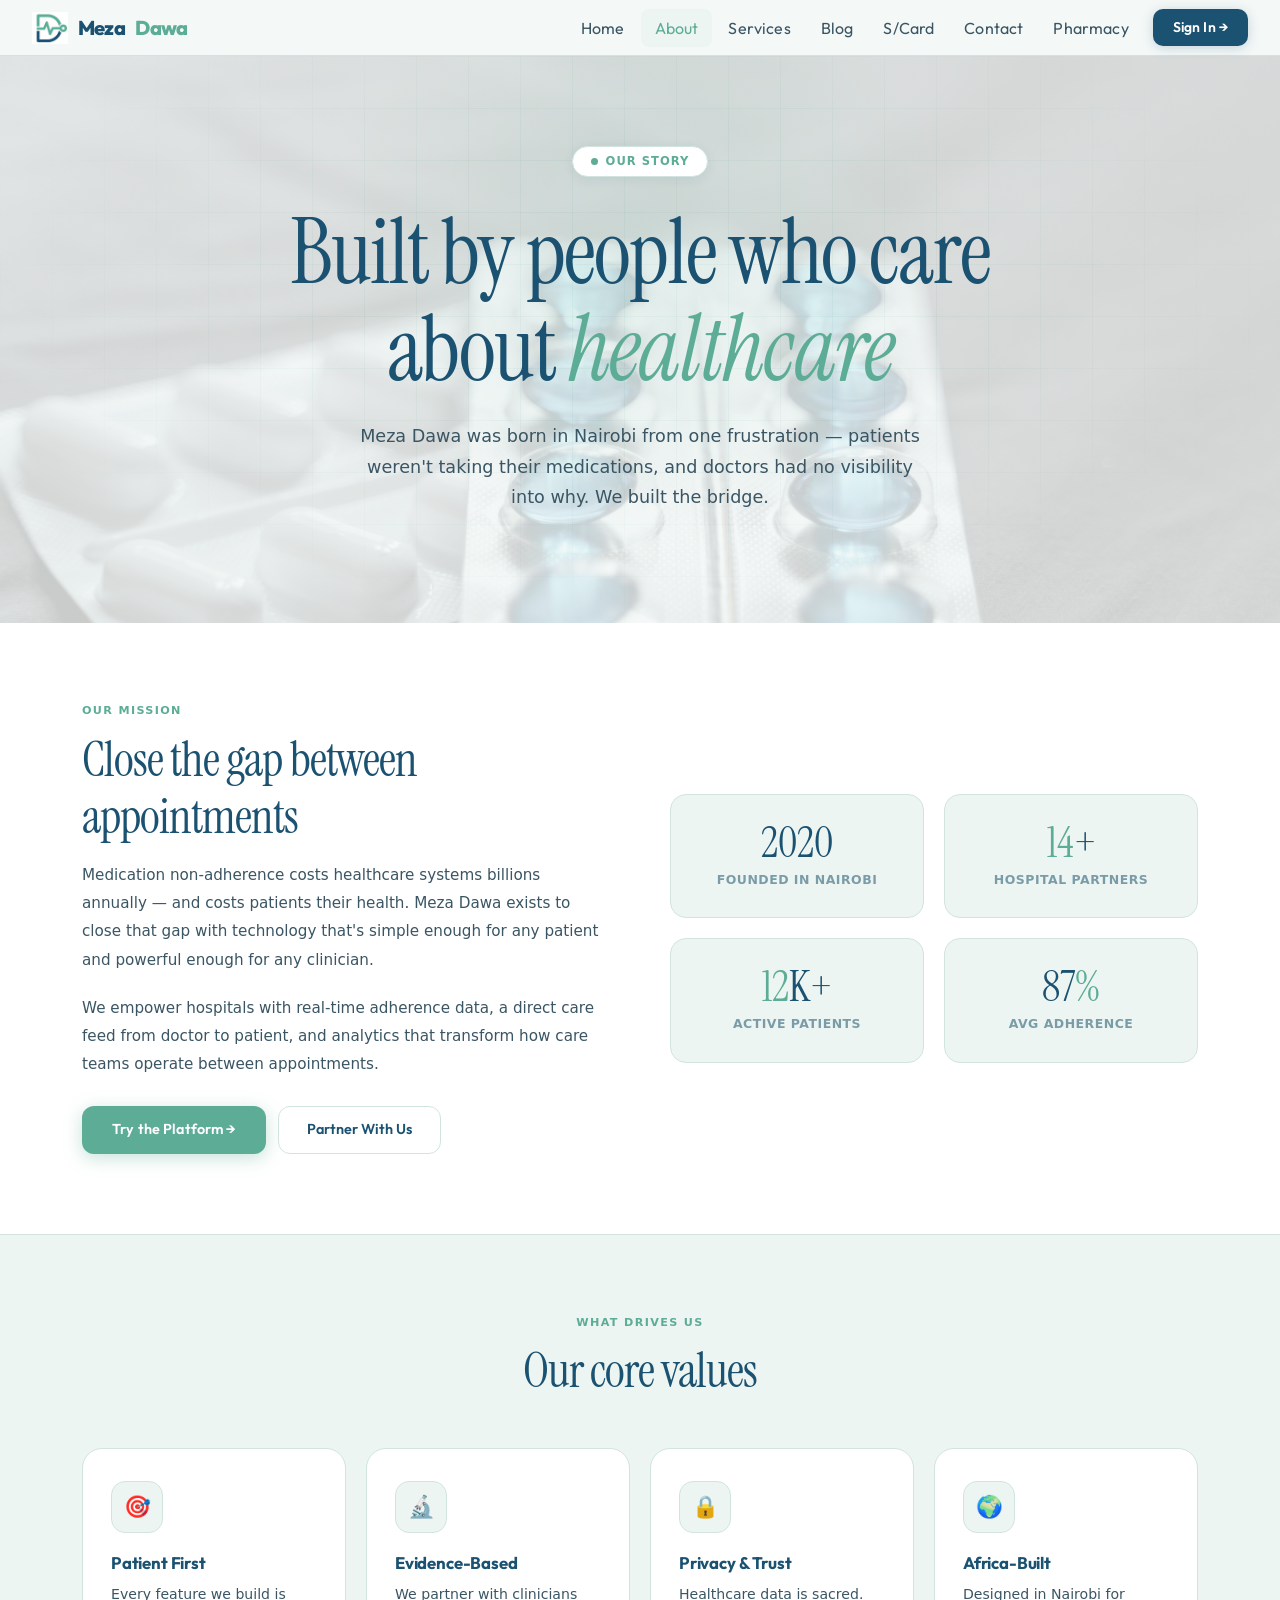
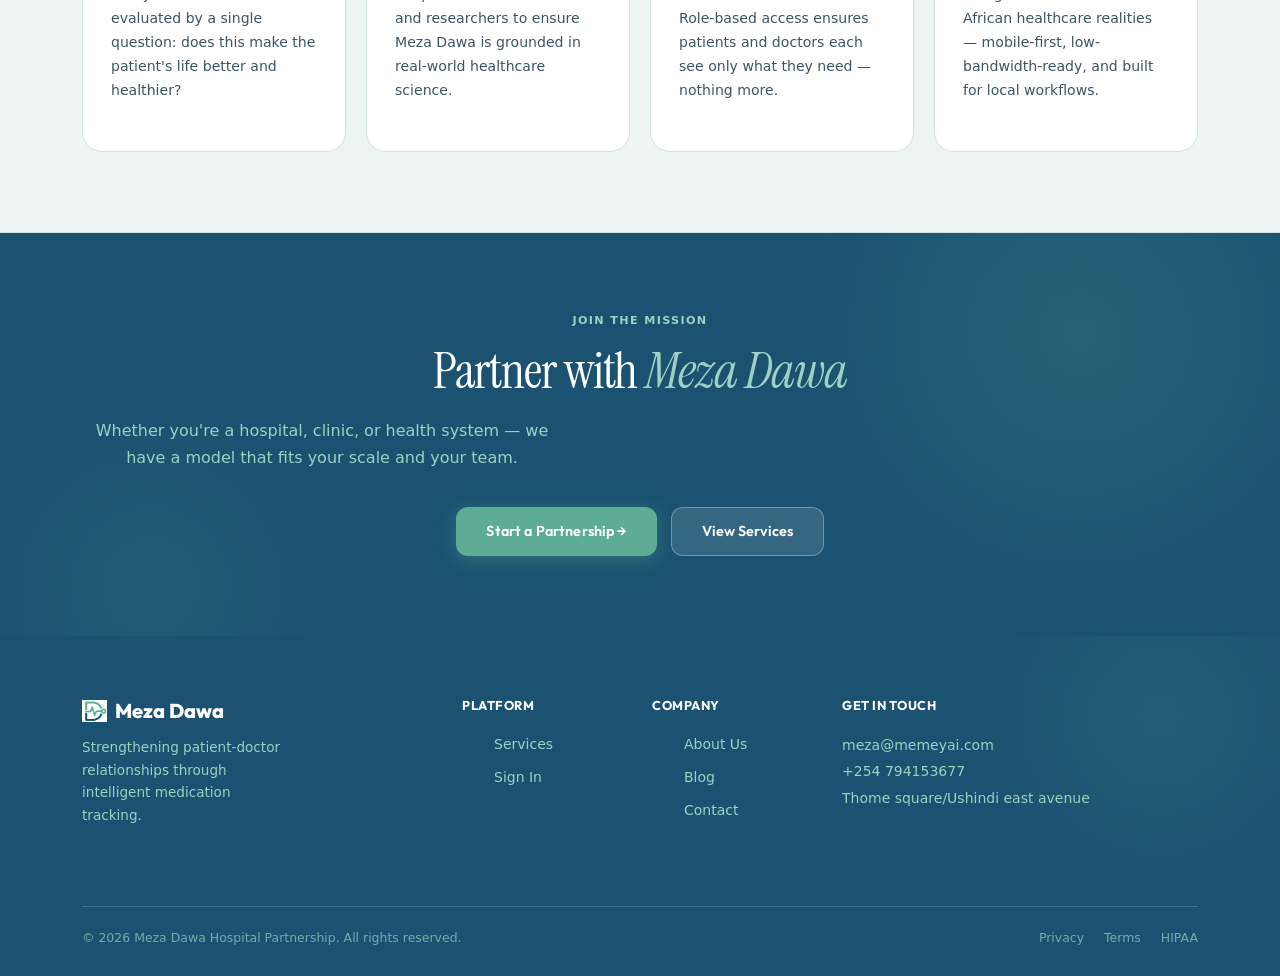
==== commit c2ebd762: "tokens & name update" ====
--- a/about.html
+++ b/about.html
@@ -3,7 +3,7 @@
 <head>
   <meta charset="UTF-8">
   <meta name="viewport" content="width=device-width, initial-scale=1.0">
-  <title>About Us — DawaTrack</title>
+  <title>About Us — Meza Dawa</title>
   <link rel="stylesheet" href="style.css">
   <link rel="stylesheet" href="feat-icon.css">
   <link rel="stylesheet" href="back-to-top.css">
@@ -19,7 +19,7 @@
 
 <nav class="navbar navbar-expand-lg">
   <div class="container-fluid">
-    <a class="navbar-brand" href="index.html"><img src="logo.png" alt="DawaTrack"> Dawa<span class="brand-dot">Track</span></a>
+    <a class="navbar-brand" href="index.html"><img src="logo.png" alt="Meza Dawa"> Meza <span class="brand-dot">Dawa</span></a>
     <button class="navbar-toggler" type="button" data-bs-toggle="collapse" data-bs-target="#nav"><span class="navbar-toggler-icon"></span></button>
     <div class="collapse navbar-collapse" id="nav">
       <ul class="navbar-nav ms-auto align-items-center" style="gap:2px;">
@@ -41,7 +41,7 @@
   <div class="hero-bg" aria-hidden="true"></div>
   <div class="hero-eyebrow">Our Story</div>
   <h1>Built by people who care<br>about <em>healthcare</em></h1>
-  <p>DawaTrack was born in Nairobi from one frustration — patients weren't taking their medications, and doctors had no visibility into why. We built the bridge.</p>
+  <p>Meza Dawa was born in Nairobi from one frustration — patients weren't taking their medications, and doctors had no visibility into why. We built the bridge.</p>
 <!-- Hero background image style -->
 <style>
   .hero .hero-bg {
@@ -72,7 +72,7 @@
       <div>
         <span class="section-label">Our Mission</span>
         <h2 class="section-title">Close the gap between appointments</h2>
-        <p style="color:#3A5563;font-size:0.95rem;line-height:1.85;margin-bottom:20px;font-weight:300;">Medication non-adherence costs healthcare systems billions annually — and costs patients their health. DawaTrack exists to close that gap with technology that's simple enough for any patient and powerful enough for any clinician.</p>
+        <p style="color:#3A5563;font-size:0.95rem;line-height:1.85;margin-bottom:20px;font-weight:300;">Medication non-adherence costs healthcare systems billions annually — and costs patients their health. Meza Dawa exists to close that gap with technology that's simple enough for any patient and powerful enough for any clinician.</p>
         <p style="color:#3A5563;font-size:0.95rem;line-height:1.85;font-weight:300;">We empower hospitals with real-time adherence data, a direct care feed from doctor to patient, and analytics that transform how care teams operate between appointments.</p>
         <div style="margin-top:28px;display:flex;gap:12px;flex-wrap:wrap;">
           <a href="portal.html" class="btn-primary">Try the Platform →</a>
@@ -117,7 +117,7 @@
       <div class="feat-card">
         <div class="feat-icon">🔬</div>
         <h3>Evidence-Based</h3>
-        <p>We partner with clinicians and researchers to ensure DawaTrack is grounded in real-world healthcare science.</p>
+        <p>We partner with clinicians and researchers to ensure Meza Dawa is grounded in real-world healthcare science.</p>
       </div>
       <div class="feat-card">
         <div class="feat-icon">🔒</div>
@@ -137,7 +137,7 @@
 <section class="cta-band">
   <div class="container" style="text-align:center;position:relative;z-index:1;">
     <span class="section-label" style="color:#9DD1C2;">Join the mission</span>
-    <h2>Partner with <em>DawaTrack</em></h2>
+    <h2>Partner with <em>Meza Dawa</em></h2>
     <p>Whether you're a hospital, clinic, or health system — we have a model that fits your scale and your team.</p>
     <div style="display:flex;gap:14px;justify-content:center;flex-wrap:wrap;">
       <a href="contact.html" class="btn-primary">Start a Partnership →</a>
@@ -150,7 +150,7 @@
   <div class="container">
     <div class="row">
       <div class="col-md-4 mb-4">
-        <div class="footer-brand"><img src="logo.png" alt="">DawaTrack</div>
+        <div class="footer-brand"><img src="logo.png" alt="">Meza Dawa</div>
         <p class="footer-tagline">Strengthening patient-doctor relationships through intelligent medication tracking.</p>
       </div>
       <div class="col-md-2 mb-4">
@@ -170,11 +170,11 @@
       </div>
       <div class="col-md-4 mb-4">
         <div class="footer-heading">Get in Touch</div>
-        <p style="color:#9DD1C2;font-size:0.875rem;line-height:1.9;font-weight:300;">dawa@memeyai.com<br>+254 794153677<br>Thome square/Ushindi east avenue</p>
+        <p style="color:#9DD1C2;font-size:0.875rem;line-height:1.9;font-weight:300;">meza@memeyai.com<br>+254 794153677<br>Thome square/Ushindi east avenue</p>
       </div>
     </div>
     <div class="footer-bottom">
-      <span class="footer-copy">© 2026 DawaTrack Hospital Partnership. All rights reserved.</span>
+      <span class="footer-copy">© 2026 Meza Dawa Hospital Partnership. All rights reserved.</span>
       <div class="footer-legal"><a href="#">Privacy</a><a href="#">Terms</a><a href="#">HIPAA</a></div>
     </div>
   </div>
--- a/style.css
+++ b/style.css
@@ -1,5 +1,5 @@
 /* ═══════════════════════════════════════════════════════════════════
-   DAWATRACK  ·  Clinical-Luxury Design System
+   MEZA DAWA  ·  Clinical-Luxury Design System
    ───────────────────────────────────────────────────────────────────
    BRAND PALETTE (extracted from logo.png)
    ───────────────────────────────────────────────────────────────────
--- a/feat-icon.css
+++ b/feat-icon.css
@@ -1,4 +1,4 @@
-/* Feature icon helper for the “Why DawaTrack” cards */
+/* Feature icon helper for the “Why Meza Dawa” cards */
 
 .feat-icon-img{
   width: 28px;
